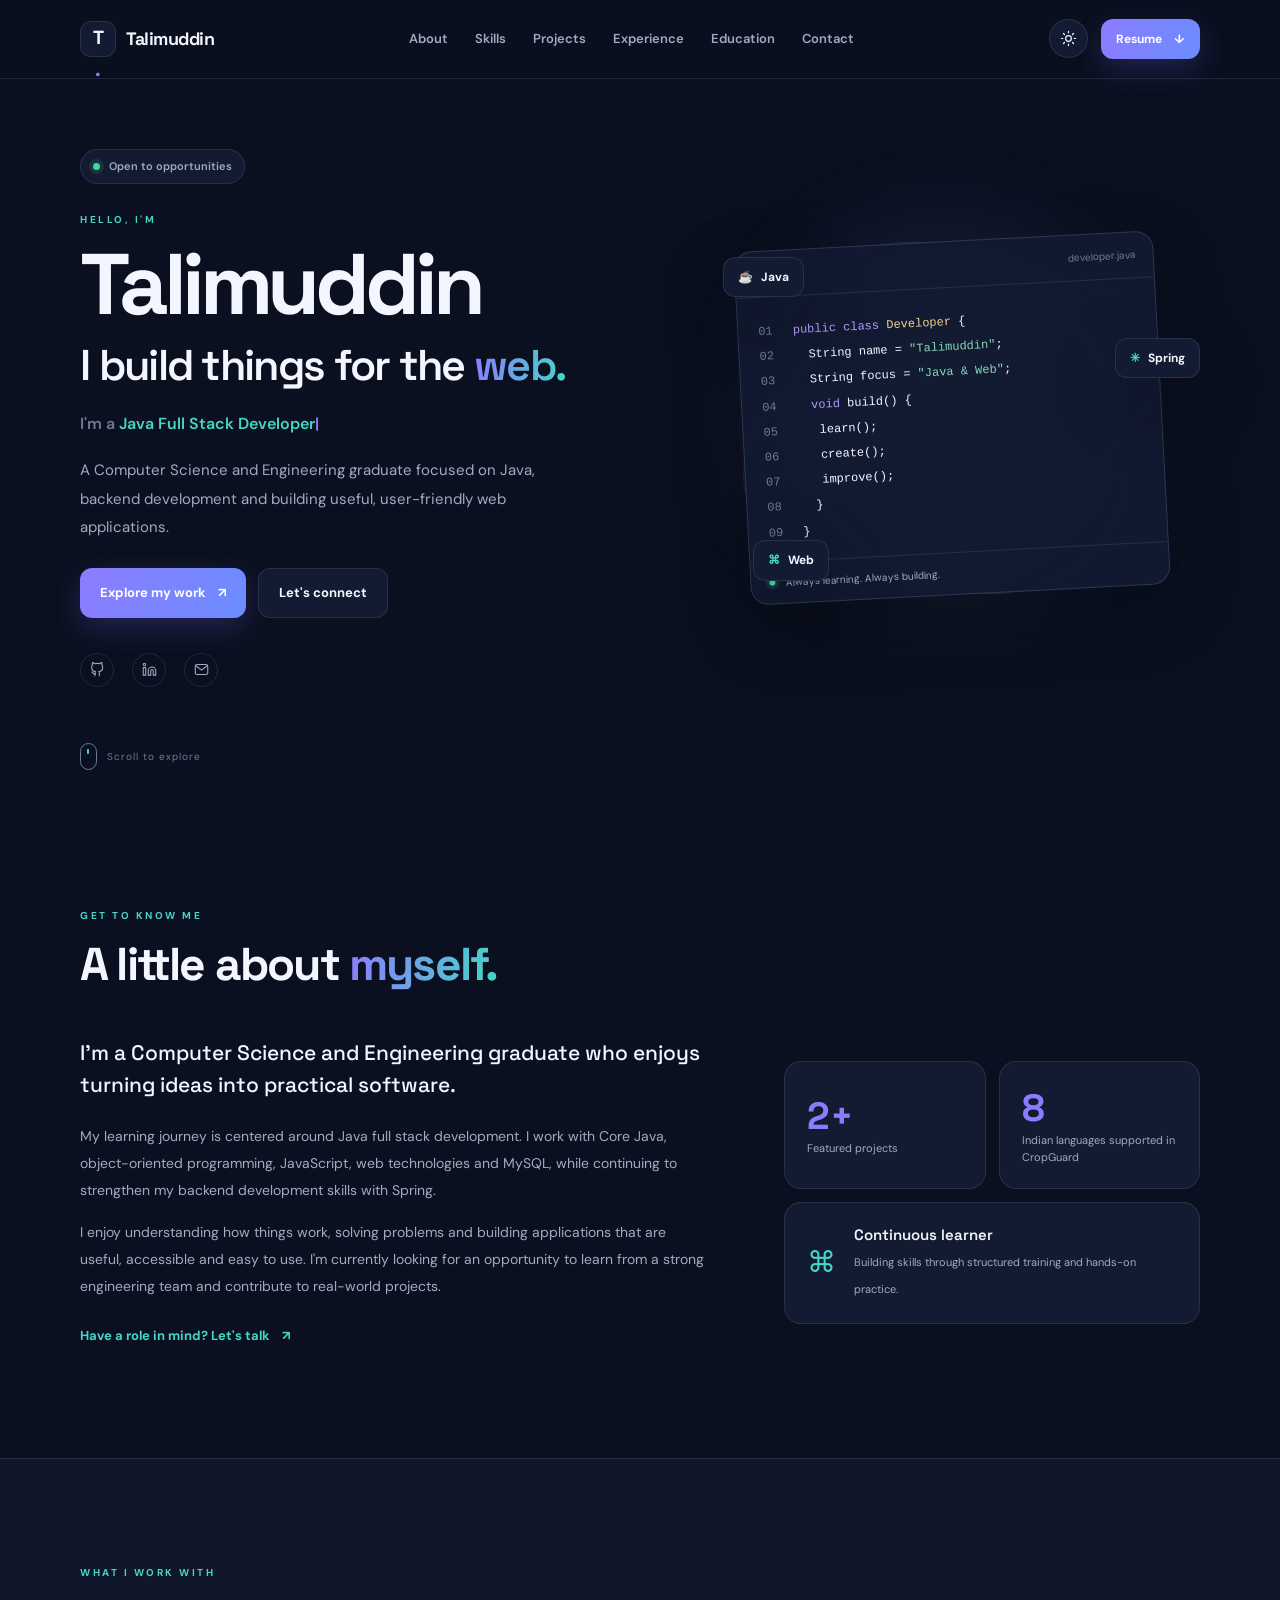
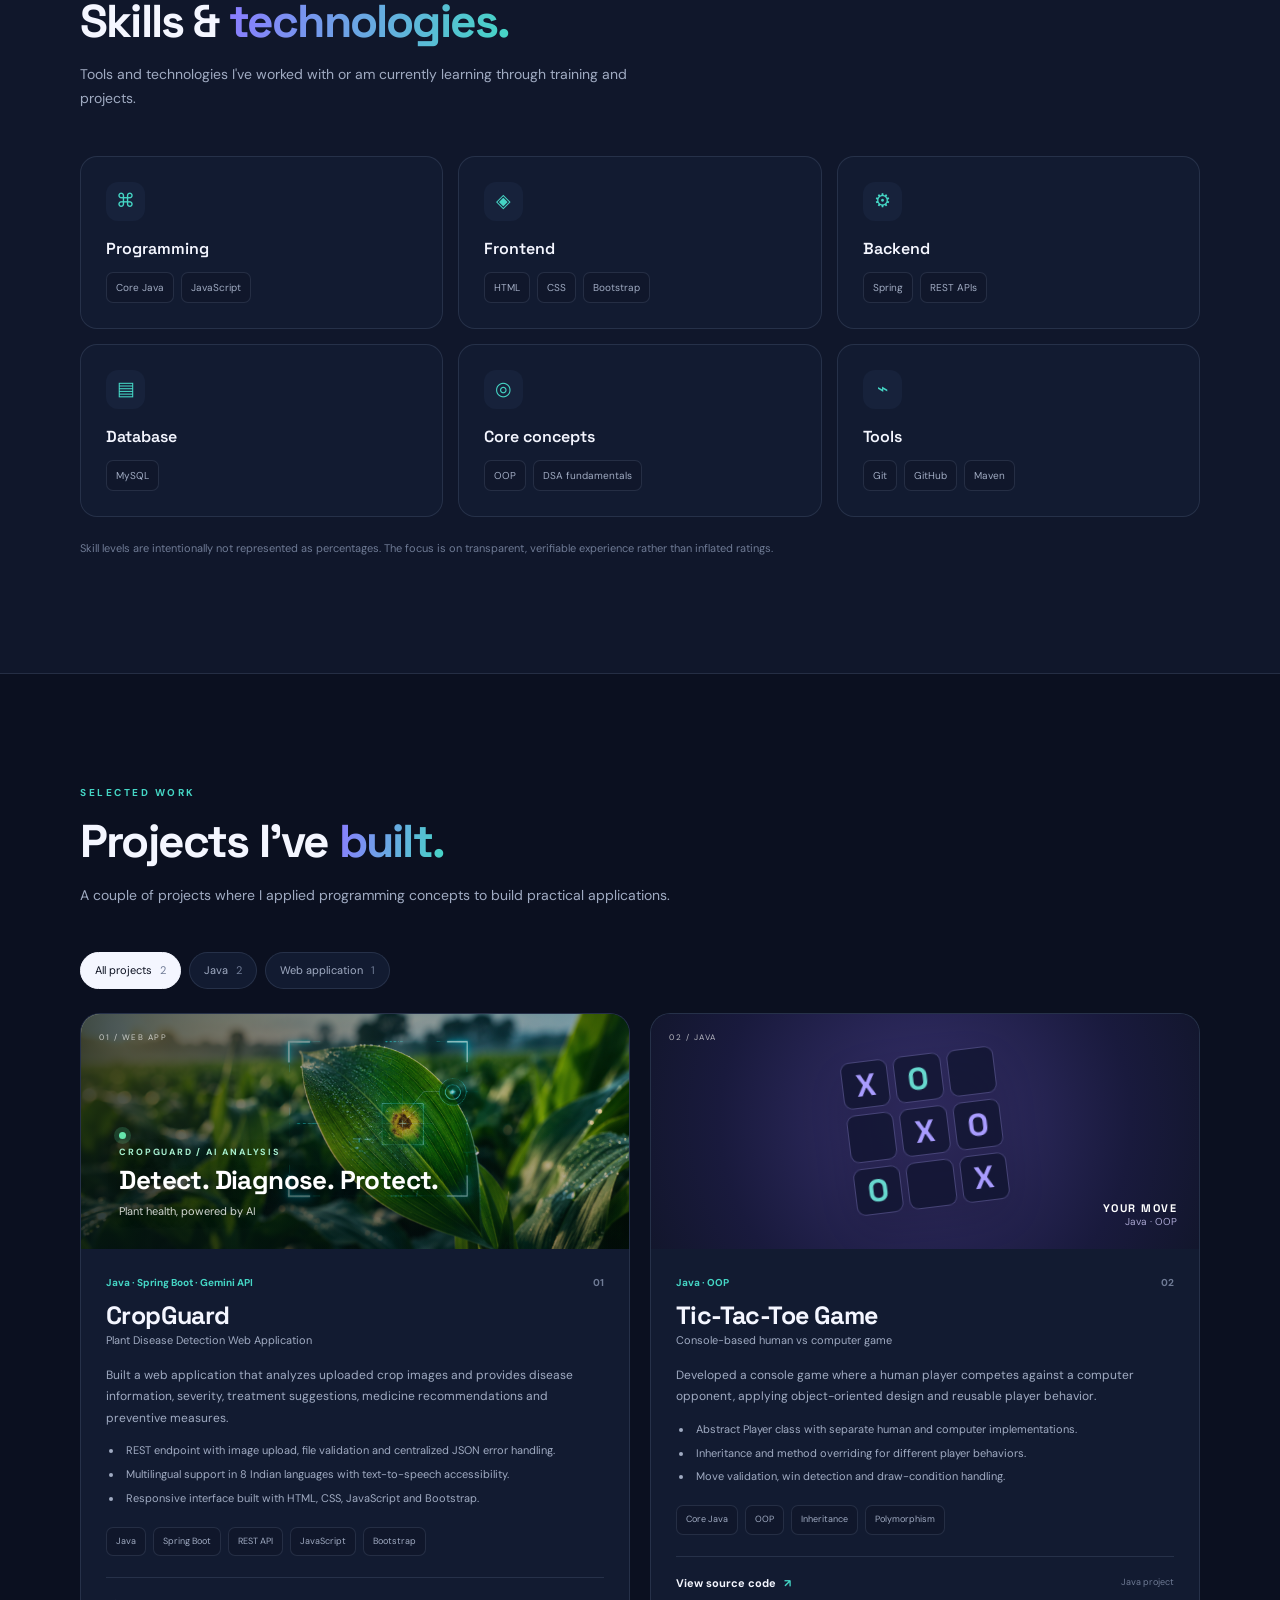
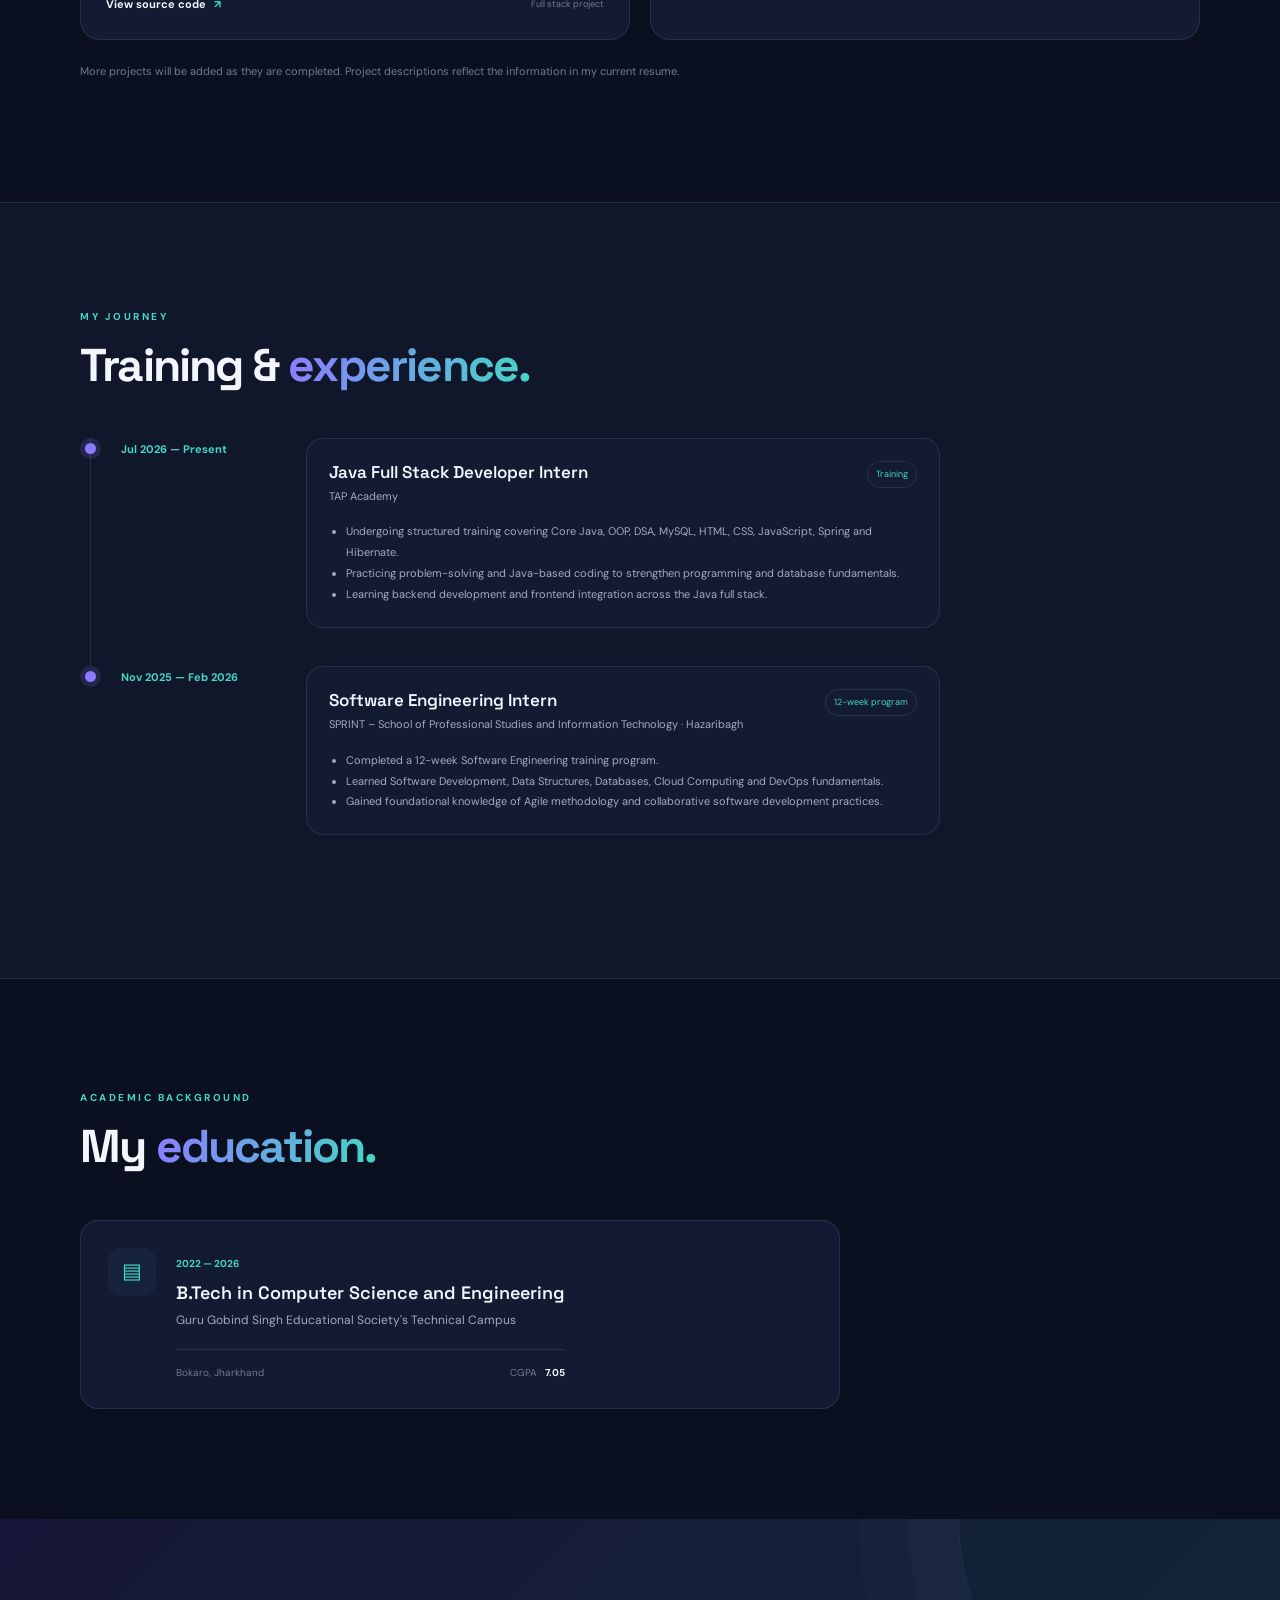
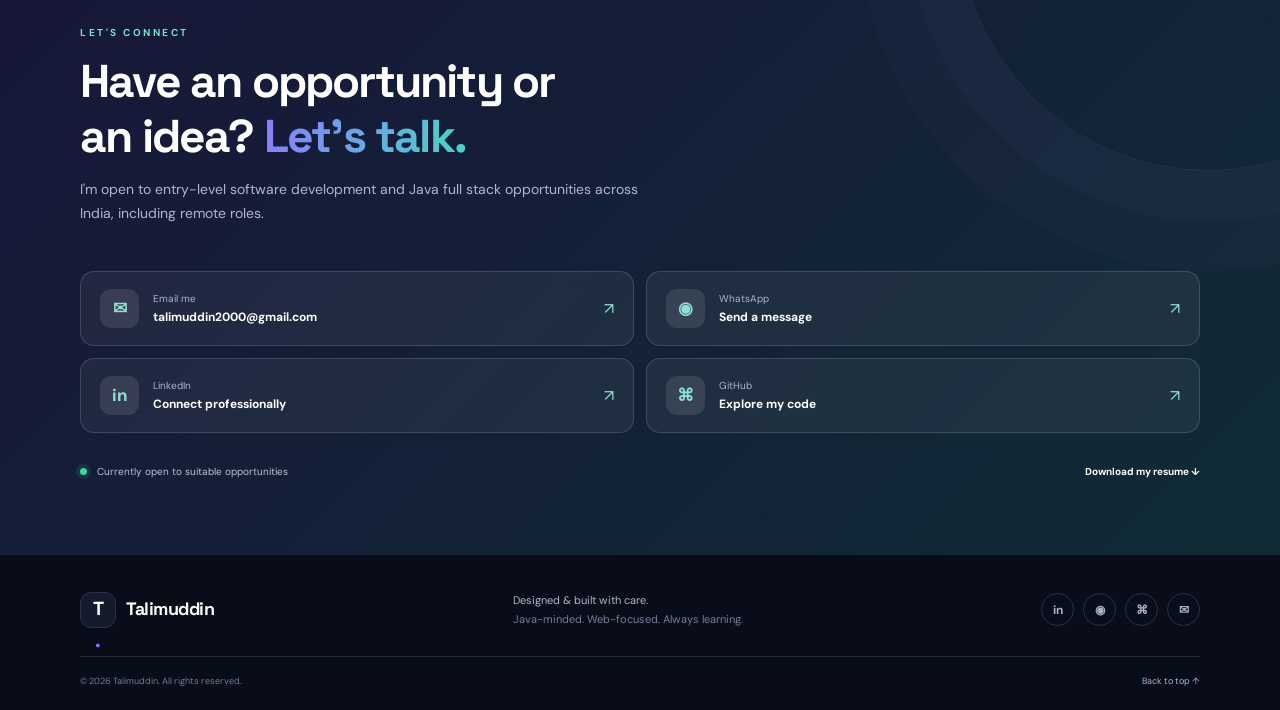
==== index.html @ 6eb58a52 "Initial commit - Personal Portfolio" ====
<!doctype html>
<html lang="en">
<head>
  <meta charset="utf-8">
  <meta name="viewport" content="width=device-width, initial-scale=1">
  <meta name="theme-color" content="#0b1020">
  <meta name="description" content="Talimuddin is a Java Full Stack Developer focused on Java, Spring, REST APIs and responsive web applications. Explore projects, skills and experience.">
  <meta property="og:type" content="website">
  <meta property="og:title" content="Talimuddin | Java Full Stack Developer">
  <meta property="og:description" content="Explore Talimuddin's projects, skills and experience in Java full stack development.">
  <meta property="og:image" content="assets/og-preview.svg">
  <meta name="twitter:card" content="summary_large_image">
  <title>Talimuddin | Java Full Stack Developer</title>
  <link rel="icon" type="image/svg+xml" href="favicon.svg">
  <link rel="preconnect" href="https://fonts.googleapis.com">
  <link rel="preconnect" href="https://fonts.gstatic.com" crossorigin>
  <link href="https://fonts.googleapis.com/css2?family=DM+Sans:wght@400;500;600;700&family=Space+Grotesk:wght@400;500;600;700&display=swap" rel="stylesheet">
  <link rel="stylesheet" href="style.css">
  <script>document.documentElement.classList.add('js');</script>
</head>
<body>
  <a class="skip-link" href="#main">Skip to content</a>
  <div class="site-shell">
    <header class="header" id="top">
      <nav class="nav container" aria-label="Main navigation">
        <a class="brand" href="#top" aria-label="Talimuddin home">
          <span class="brand-mark">T<span>.</span></span>
          <span class="brand-name">Talimuddin</span>
        </a>
        <button class="menu-toggle" id="menuToggle" aria-label="Open navigation menu" aria-expanded="false" aria-controls="navLinks">
          <span></span><span></span>
        </button>
        <div class="nav-links" id="navLinks">
          <a href="#about">About</a><a href="#skills">Skills</a><a href="#projects">Projects</a>
          <a href="#experience">Experience</a><a href="#education">Education</a><a href="#contact">Contact</a>
        </div>
        <div class="nav-actions">
          <button class="theme-toggle" id="themeToggle" aria-label="Switch to light theme" title="Toggle theme">
            <svg class="sun-icon" viewBox="0 0 24 24" aria-hidden="true"><circle cx="12" cy="12" r="4"></circle><path d="M12 2v2m0 16v2M4.93 4.93l1.42 1.42m11.3 11.3 1.42 1.42M2 12h2m16 0h2M4.93 19.07l1.42-1.42m11.3-11.3 1.42-1.42"></path></svg>
            <svg class="moon-icon" viewBox="0 0 24 24" aria-hidden="true"><path d="M20.2 15.2A8.5 8.5 0 0 1 8.8 3.8 8.5 8.5 0 1 0 20.2 15.2Z"></path></svg>
          </button>
          <a class="button button-small button-primary nav-resume" href="assets/resume.pdf" download>Resume <span aria-hidden="true">↓</span></a>
        </div>
      </nav>
    </header>

    <main id="main">
      <section class="hero container">
        <div class="hero-copy reveal">
          <div class="availability"><span class="availability-dot"></span> Open to opportunities</div>
          <p class="eyebrow">HELLO, I'M</p>
          <h1>Talimuddin</h1>
          <h2>I build things for the <span class="gradient-text">web.</span></h2>
          <div class="role-line"><span class="role-prefix">I'm a</span> <span id="typingText" aria-live="polite">Java Full Stack Developer</span><span class="typing-cursor">|</span></div>
          <p class="hero-description">A Computer Science and Engineering graduate focused on Java, backend development and building useful, user-friendly web applications.</p>
          <div class="hero-actions">
            <a class="button button-primary" href="#projects">Explore my work <span aria-hidden="true">↗</span></a>
            <a class="button button-secondary" href="#contact">Let's connect</a>
          </div>
          <div class="hero-socials" aria-label="Social links">
            <a href="https://github.com/Talimuddin" target="_blank" rel="noopener noreferrer" aria-label="GitHub">
              <svg viewBox="0 0 24 24" aria-hidden="true"><path d="M9 19c-4.3 1.4-4.3-2.5-6-3m12 6v-3.9a3.4 3.4 0 0 0-.9-2.7c3-.3 6.2-1.5 6.2-6.8A5.3 5.3 0 0 0 19 4.9 4.9 4.9 0 0 0 18.9 1S17.7.7 15 2.7a13.5 13.5 0 0 0-7 0C5.3.7 4.1 1 4.1 1A4.9 4.9 0 0 0 4 4.9a5.3 5.3 0 0 0-1.3 3.7c0 5.3 3.2 6.5 6.2 6.8A3.4 3.4 0 0 0 8 18.1V22"></path></svg>
            </a>
            <a href="https://www.linkedin.com/in/talimuddin-4725292b3/" target="_blank" rel="noopener noreferrer" aria-label="LinkedIn">
              <svg viewBox="0 0 24 24" aria-hidden="true"><path d="M16 8a6 6 0 0 1 6 6v7h-4v-7a2 2 0 0 0-4 0v7h-4v-7a6 6 0 0 1 6-6ZM2 9h4v12H2z"></path><circle cx="4" cy="4" r="2"></circle></svg>
            </a>
            <a href="mailto:talimuddin2000@gmail.com" aria-label="Email">
              <svg viewBox="0 0 24 24" aria-hidden="true"><rect x="2" y="4" width="20" height="16" rx="3"></rect><path d="m3 6 9 7 9-7"></path></svg>
            </a>
          </div>
        </div>
        <div class="hero-visual reveal" aria-label="Developer illustration">
          <div class="orbit orbit-one"></div><div class="orbit orbit-two"></div>
          <div class="hero-glow"></div>
          <div class="code-card">
            <div class="code-top"><span></span><span></span><span></span><small>developer.java</small></div>
            <div class="code-content">
              <p><span class="code-muted">01</span> <span class="code-purple">public class</span> <span class="code-yellow">Developer</span> {</p>
              <p><span class="code-muted">02</span> &nbsp; String name = <span class="code-green">"Talimuddin"</span>;</p>
              <p><span class="code-muted">03</span> &nbsp; String focus = <span class="code-green">"Java & Web"</span>;</p>
              <p><span class="code-muted">04</span> &nbsp; <span class="code-purple">void</span> build() {</p>
              <p><span class="code-muted">05</span> &nbsp;&nbsp; learn();</p>
              <p><span class="code-muted">06</span> &nbsp;&nbsp; create();</p>
              <p><span class="code-muted">07</span> &nbsp;&nbsp; improve();</p>
              <p><span class="code-muted">08</span> &nbsp; }</p>
              <p><span class="code-muted">09</span> }</p>
            </div>
            <div class="code-status"><span class="status-pulse"></span> Always learning. Always building.</div>
          </div>
          <div class="floating-chip chip-java"><span class="chip-icon">☕</span> Java</div>
          <div class="floating-chip chip-spring"><span class="chip-icon">✳</span> Spring</div>
          <div class="floating-chip chip-web"><span class="chip-icon">⌘</span> Web</div>
        </div>
        <a class="scroll-cue" href="#about"><span></span> Scroll to explore</a>
      </section>

      <section class="section container" id="about">
        <div class="section-heading reveal"><p class="eyebrow">GET TO KNOW ME</p><h2>A little about <span class="gradient-text">myself.</span></h2></div>
        <div class="about-grid">
          <div class="about-text reveal">
            <p class="lead">I'm a Computer Science and Engineering graduate who enjoys turning ideas into practical software.</p>
            <p>My learning journey is centered around Java full stack development. I work with Core Java, object-oriented programming, JavaScript, web technologies and MySQL, while continuing to strengthen my backend development skills with Spring.</p>
            <p>I enjoy understanding how things work, solving problems and building applications that are useful, accessible and easy to use. I'm currently looking for an opportunity to learn from a strong engineering team and contribute to real-world projects.</p>
            <a class="text-link" href="#contact">Have a role in mind? Let's talk <span>↗</span></a>
          </div>
          <div class="about-highlights reveal">
            <div class="highlight-card"><span class="highlight-number" data-count="2">0</span><span class="highlight-label">Featured projects</span></div>
            <div class="highlight-card"><span class="highlight-number" data-count="8">0</span><span class="highlight-label">Indian languages supported in CropGuard</span></div>
            <div class="highlight-card highlight-wide"><span class="highlight-symbol">⌘</span><div><strong>Continuous learner</strong><span class="highlight-label">Building skills through structured training and hands-on practice.</span></div></div>
          </div>
        </div>
      </section>

      <section class="section section-alt" id="skills">
        <div class="container">
          <div class="section-heading reveal"><p class="eyebrow">WHAT I WORK WITH</p><h2>Skills & <span class="gradient-text">technologies.</span></h2><p class="section-subtitle">Tools and technologies I've worked with or am currently learning through training and projects.</p></div>
          <div class="skills-grid">
            <article class="skill-card reveal"><div class="skill-icon">⌘</div><h3>Programming</h3><div class="skill-tags"><span>Core Java</span><span>JavaScript</span></div></article>
            <article class="skill-card reveal"><div class="skill-icon">◈</div><h3>Frontend</h3><div class="skill-tags"><span>HTML</span><span>CSS</span><span>Bootstrap</span></div></article>
            <article class="skill-card reveal"><div class="skill-icon">⚙</div><h3>Backend</h3><div class="skill-tags"><span>Spring</span><span>REST APIs</span></div></article>
            <article class="skill-card reveal"><div class="skill-icon">▤</div><h3>Database</h3><div class="skill-tags"><span>MySQL</span></div></article>
            <article class="skill-card reveal"><div class="skill-icon">◎</div><h3>Core concepts</h3><div class="skill-tags"><span>OOP</span><span>DSA fundamentals</span></div></article>
            <article class="skill-card reveal"><div class="skill-icon">⌁</div><h3>Tools</h3><div class="skill-tags"><span>Git</span><span>GitHub</span><span>Maven</span></div></article>
          </div>
          <p class="skills-note">Skill levels are intentionally not represented as percentages. The focus is on transparent, verifiable experience rather than inflated ratings.</p>
        </div>
      </section>

      <section class="section container" id="projects">
        <div class="section-heading reveal"><p class="eyebrow">SELECTED WORK</p><h2>Projects I've <span class="gradient-text">built.</span></h2><p class="section-subtitle">A couple of projects where I applied programming concepts to build practical applications.</p></div>
        <div class="project-toolbar reveal" role="group" aria-label="Filter projects">
          <button class="filter-btn active" data-filter="all">All projects <span>2</span></button>
          <button class="filter-btn" data-filter="java">Java <span>2</span></button>
          <button class="filter-btn" data-filter="web">Web application <span>1</span></button>
        </div>
        <div class="projects-grid">
          <article class="project-card project-featured reveal" data-category="java web">
            <div class="project-art crop-art"><img class="crop-photo" src="assets/cropguard-preview.png" alt="Green crop leaf with an AI-style disease detection scan overlay"><div class="crop-image-shade"></div><div class="crop-image-label"><span class="crop-live-dot"></span><span>CROPGUARD / AI ANALYSIS</span><strong>Detect. Diagnose. Protect.</strong><small>Plant health, powered by AI</small></div><span class="art-badge">01 / WEB APP</span></div>
            <div class="project-body"><div class="project-meta"><span>Java · Spring Boot · Gemini API</span><span class="project-index">01</span></div><h3>CropGuard</h3><p class="project-kicker">Plant Disease Detection Web Application</p><p>Built a web application that analyzes uploaded crop images and provides disease information, severity, treatment suggestions, medicine recommendations and preventive measures.</p>
              <ul class="project-points"><li>REST endpoint with image upload, file validation and centralized JSON error handling.</li><li>Multilingual support in 8 Indian languages with text-to-speech accessibility.</li><li>Responsive interface built with HTML, CSS, JavaScript and Bootstrap.</li></ul>
              <div class="tech-list"><span>Java</span><span>Spring Boot</span><span>REST API</span><span>JavaScript</span><span>Bootstrap</span></div>
              <div class="project-links"><a href="https://github.com/Talimuddin/CropGuard" target="_blank" rel="noopener noreferrer">View source code <span>↗</span></a><span class="project-type">Full stack project</span></div>
            </div>
          </article>
          <article class="project-card reveal" data-category="java">
            <div class="project-art game-art"><div class="game-grid"><span>X</span><span>O</span><span></span><span></span><span>X</span><span>O</span><span>O</span><span></span><span>X</span></div><div class="game-caption">YOUR MOVE<span>Java · OOP</span></div><span class="art-badge">02 / JAVA</span></div>
            <div class="project-body"><div class="project-meta"><span>Java · OOP</span><span class="project-index">02</span></div><h3>Tic-Tac-Toe Game</h3><p class="project-kicker">Console-based human vs computer game</p><p>Developed a console game where a human player competes against a computer opponent, applying object-oriented design and reusable player behavior.</p>
              <ul class="project-points"><li>Abstract Player class with separate human and computer implementations.</li><li>Inheritance and method overriding for different player behaviors.</li><li>Move validation, win detection and draw-condition handling.</li></ul>
              <div class="tech-list"><span>Core Java</span><span>OOP</span><span>Inheritance</span><span>Polymorphism</span></div>
              <div class="project-links"><a href="https://github.com/Talimuddin/Java-Tic-Tac-Toe" target="_blank" rel="noopener noreferrer">View source code <span>↗</span></a><span class="project-type">Java project</span></div>
            </div>
          </article>
        </div>
        <p class="project-footnote">More projects will be added as they are completed. Project descriptions reflect the information in my current resume.</p>
      </section>

      <section class="section section-alt" id="experience">
        <div class="container">
          <div class="section-heading reveal"><p class="eyebrow">MY JOURNEY</p><h2>Training & <span class="gradient-text">experience.</span></h2></div>
          <div class="timeline">
            <article class="timeline-item reveal"><div class="timeline-marker"></div><div class="timeline-date">Jul 2026 — Present</div><div class="timeline-card"><div class="timeline-top"><div><h3>Java Full Stack Developer Intern</h3><p class="timeline-org">TAP Academy</p></div><span class="timeline-type">Training</span></div><ul><li>Undergoing structured training covering Core Java, OOP, DSA, MySQL, HTML, CSS, JavaScript, Spring and Hibernate.</li><li>Practicing problem-solving and Java-based coding to strengthen programming and database fundamentals.</li><li>Learning backend development and frontend integration across the Java full stack.</li></ul></div></article>
            <article class="timeline-item reveal"><div class="timeline-marker"></div><div class="timeline-date">Nov 2025 — Feb 2026</div><div class="timeline-card"><div class="timeline-top"><div><h3>Software Engineering Intern</h3><p class="timeline-org">SPRINT – School of Professional Studies and Information Technology · Hazaribagh</p></div><span class="timeline-type">12-week program</span></div><ul><li>Completed a 12-week Software Engineering training program.</li><li>Learned Software Development, Data Structures, Databases, Cloud Computing and DevOps fundamentals.</li><li>Gained foundational knowledge of Agile methodology and collaborative software development practices.</li></ul></div></article>
          </div>
        </div>
      </section>

      <section class="section container" id="education">
        <div class="section-heading reveal"><p class="eyebrow">ACADEMIC BACKGROUND</p><h2>My <span class="gradient-text">education.</span></h2></div>
        <article class="education-card reveal"><div class="education-icon">▤</div><div class="education-content"><span class="education-date">2022 — 2026</span><h3>B.Tech in Computer Science and Engineering</h3><p>Guru Gobind Singh Educational Society's Technical Campus</p><div class="education-bottom"><span>Bokaro, Jharkhand</span><span class="cgpa">CGPA <strong>7.05</strong></span></div></div></article>
      </section>

      <section class="contact-section" id="contact">
        <div class="container contact-inner">
          <div class="section-heading reveal"><p class="eyebrow">LET'S CONNECT</p><h2>Have an opportunity or<br>an idea? <span class="gradient-text">Let's talk.</span></h2><p class="section-subtitle">I'm open to entry-level software development and Java full stack opportunities across India, including remote roles.</p></div>
          <div class="contact-grid reveal">
            <a class="contact-card" href="mailto:talimuddin2000@gmail.com"><span class="contact-icon">✉</span><span><small>Email me</small><strong>talimuddin2000@gmail.com</strong></span><span class="contact-arrow">↗</span></a>
            <a class="contact-card" href="https://wa.me/917654626537" target="_blank" rel="noopener noreferrer"><span class="contact-icon">◉</span><span><small>WhatsApp</small><strong>Send a message</strong></span><span class="contact-arrow">↗</span></a>
            <a class="contact-card" href="https://www.linkedin.com/in/talimuddin-4725292b3/" target="_blank" rel="noopener noreferrer"><span class="contact-icon">in</span><span><small>LinkedIn</small><strong>Connect professionally</strong></span><span class="contact-arrow">↗</span></a>
            <a class="contact-card" href="https://github.com/Talimuddin" target="_blank" rel="noopener noreferrer"><span class="contact-icon">⌘</span><span><small>GitHub</small><strong>Explore my code</strong></span><span class="contact-arrow">↗</span></a>
          </div>
          <div class="contact-bottom reveal"><span class="availability-dot"></span> Currently open to suitable opportunities <a href="assets/resume.pdf" download>Download my resume ↓</a></div>
        </div>
      </section>
    </main>

    <footer class="footer">
      <div class="container footer-main">
        <a class="brand footer-brand" href="#top"><span class="brand-mark">T<span>.</span></span><span class="brand-name">Talimuddin</span></a>
        <p>Designed & built with care.<br><span>Java-minded. Web-focused. Always learning.</span></p>
        <div class="footer-socials">
          <a href="https://www.linkedin.com/in/talimuddin-4725292b3/" target="_blank" rel="noopener noreferrer" aria-label="LinkedIn">in</a>
          <a href="https://wa.me/917654626537" target="_blank" rel="noopener noreferrer" aria-label="WhatsApp">◉</a>
          <a href="https://github.com/Talimuddin" target="_blank" rel="noopener noreferrer" aria-label="GitHub">⌘</a>
          <a href="mailto:talimuddin2000@gmail.com" aria-label="Email">✉</a>
        </div>
      </div>
      <div class="container footer-bottom"><span>© <span id="year"></span> Talimuddin. All rights reserved.</span><a href="#top">Back to top ↑</a></div>
    </footer>
  </div>
  <button class="back-to-top" id="backToTop" aria-label="Back to top">↑</button>
  <script src="script.js"></script>
</body>
</html>
---- style.css ----
/* Talimuddin portfolio — responsive, dependency-light styling */
:root {
  --bg: #0b1020;
  --bg-soft: #10172b;
  --surface: #121b31;
  --surface-2: #17223b;
  --text: #f4f6ff;
  --muted: #a0abc2;
  --faint: #6f7b95;
  --line: rgba(164, 181, 220, .14);
  --accent: #8b7cff;
  --accent-2: #45d6c5;
  --shadow: 0 24px 70px rgba(0, 0, 0, .28);
  --radius: 22px;
  color-scheme: dark;
}

:root[data-theme="light"] {
  --bg: #f7f8fc;
  --bg-soft: #eef1f8;
  --surface: #fff;
  --surface-2: #f1f3fa;
  --text: #171d31;
  --muted: #5e6880;
  --faint: #77819a;
  --line: rgba(36, 49, 83, .13);
  --accent: #6856e8;
  --accent-2: #079c91;
  --shadow: 0 22px 60px rgba(38, 49, 86, .1);
  color-scheme: light;
}

* {
  box-sizing: border-box;
}

html {
  scroll-behavior: smooth;
  scroll-padding-top: 92px;
}

body {
  margin: 0;
  background: var(--bg);
  color: var(--text);
  font-family: "DM Sans", sans-serif;
  line-height: 1.7;
  overflow-x: hidden;
}

a {
  color: inherit;
  text-decoration: none;
}

button {
  font: inherit;
}

.container {
  width: min(1120px, calc(100% - 48px));
  margin-inline: auto;
}

.site-shell {
  overflow: hidden;
}

.skip-link {
  position: absolute;
  left: -999px;
  top: 10px;
  background: var(--text);
  color: var(--bg);
  padding: 10px 16px;
  z-index: 1000;
}

.skip-link:focus {
  left: 12px;
}

.header {
  position: sticky;
  top: 0;
  z-index: 100;
  background: color-mix(in srgb, var(--bg) 84%, transparent);
  backdrop-filter: blur(18px);
  border-bottom: 1px solid var(--line);
}

.nav {
  height: 78px;
  display: flex;
  align-items: center;
  justify-content: space-between;
  gap: 24px;
}

.brand {
  display: inline-flex;
  align-items: center;
  gap: 10px;
  font-family: "Space Grotesk", sans-serif;
  font-weight: 700;
}

.brand-mark {
  width: 36px;
  height: 36px;
  border: 1px solid var(--line);
  border-radius: 11px;
  display: grid;
  place-items: center;
  font-size: 19px;
  background: var(--surface);
}

.brand-mark span,
.brand-dot {
  color: var(--accent);
}

.brand-name {
  font-size: 18px;
  letter-spacing: -.5px;
}

.nav-links {
  display: flex;
  align-items: center;
  gap: 27px;
}

.nav-links a {
  font-size: 13px;
  color: var(--muted);
  font-weight: 600;
  transition: color .2s;
}

.nav-links a:hover,
.nav-links a.active {
  color: var(--text);
}

.nav-actions {
  display: flex;
  align-items: center;
  gap: 13px;
}

.theme-toggle {
  width: 39px;
  height: 39px;
  border-radius: 50%;
  border: 1px solid var(--line);
  background: var(--surface);
  color: var(--text);
  display: grid;
  place-items: center;
  cursor: pointer;
}

.theme-toggle svg {
  width: 17px;
  fill: none;
  stroke: currentColor;
  stroke-width: 1.7;
  stroke-linecap: round;
  stroke-linejoin: round;
}

.moon-icon {
  display: none;
}

:root[data-theme="light"] .sun-icon {
  display: none;
}

:root[data-theme="light"] .moon-icon {
  display: block;
}

.button {
  display: inline-flex;
  align-items: center;
  justify-content: center;
  gap: 12px;
  padding: 13px 20px;
  border-radius: 12px;
  font-size: 13px;
  font-weight: 700;
  transition: transform .2s, box-shadow .2s, background .2s;
}

.button:hover {
  transform: translateY(-3px);
}

.button-primary {
  background: linear-gradient(110deg, var(--accent), #6c8cff);
  color: #fff;
  box-shadow: 0 10px 28px rgba(113, 105, 240, .22);
}

.button-secondary {
  border: 1px solid var(--line);
  background: var(--surface);
  color: var(--text);
}

.button-small {
  padding: 10px 15px;
  font-size: 12px;
}

.menu-toggle {
  display: none;
}

.hero {
  min-height: 680px;
  position: relative;
  display: grid;
  grid-template-columns: 1.08fr .92fr;
  align-items: center;
  padding-top: 70px;
  padding-bottom: 110px;
  gap: 40px;
}

.availability {
  display: inline-flex;
  align-items: center;
  gap: 9px;
  border: 1px solid var(--line);
  background: var(--surface);
  padding: 7px 12px;
  border-radius: 30px;
  color: var(--muted);
  font-size: 11px;
  font-weight: 600;
  margin-bottom: 27px;
}

.availability-dot,
.status-pulse {
  width: 7px;
  height: 7px;
  background: #40d6a0;
  border-radius: 50%;
  box-shadow: 0 0 0 4px rgba(64, 214, 160, .12);
}

.eyebrow {
  font-size: 10px;
  letter-spacing: 2.5px;
  color: var(--accent-2);
  font-weight: 700;
  margin: 0 0 13px;
}

.hero h1 {
  font: 700 clamp(54px, 7vw, 86px)/1.02 "Space Grotesk", sans-serif;
  letter-spacing: -5px;
  margin: 0;
}

.accent {
  color: var(--accent);
}

.hero h2 {
  font: 600 clamp(27px, 3.6vw, 43px)/1.2 "Space Grotesk", sans-serif;
  letter-spacing: -1.7px;
  margin: 12px 0 18px;
}

.gradient-text {
  background: linear-gradient(100deg, var(--accent), var(--accent-2));
  -webkit-background-clip: text;
  background-clip: text;
  color: transparent;
}

.role-line {
  font-size: 16px;
  font-weight: 600;
  color: var(--muted);
  min-height: 29px;
}

.role-prefix {
  color: var(--faint);
}

#typingText {
  color: var(--accent-2);
}

.typing-cursor {
  color: var(--accent);
  animation: blink .8s infinite;
}

@keyframes blink {
  50% {
    opacity: 0;
  }
}

.hero-description {
  max-width: 490px;
  color: var(--muted);
  font-size: 15px;
  line-height: 1.9;
  margin: 17px 0 26px;
}

.hero-actions {
  display: flex;
  gap: 12px;
  flex-wrap: wrap;
}

.hero-socials {
  display: flex;
  gap: 18px;
  margin-top: 35px;
}

.hero-socials a {
  width: 34px;
  height: 34px;
  border: 1px solid var(--line);
  border-radius: 50%;
  display: grid;
  place-items: center;
  color: var(--muted);
  transition: .2s;
}

.hero-socials a:hover {
  color: var(--accent-2);
  border-color: var(--accent-2);
  transform: translateY(-3px);
}

.hero-socials svg {
  width: 15px;
  height: 15px;
  fill: none;
  stroke: currentColor;
  stroke-width: 1.7;
  stroke-linecap: round;
  stroke-linejoin: round;
}

.hero-visual {
  min-height: 430px;
  position: relative;
  display: grid;
  place-items: center;
}

.hero-glow {
  position: absolute;
  width: 330px;
  height: 330px;
  border-radius: 50%;
  background: linear-gradient(135deg, rgba(139, 124, 255, .23), rgba(69, 214, 197, .1));
  filter: blur(55px);
}

.orbit {
  position: absolute;
  border: 1px solid var(--line);
  border-radius: 50%;
  transform: rotate(-22deg);
}

.orbit-one {
  width: 440px;
  height: 240px;
}

.orbit-two {
  width: 390px;
  height: 310px;
  transform: rotate(45deg);
}

.code-card {
  width: min(420px, 100%);
  position: relative;
  z-index: 2;
  background: color-mix(in srgb, var(--surface) 92%, transparent);
  border: 1px solid rgba(151, 161, 212, .22);
  border-radius: 18px;
  box-shadow: var(--shadow);
  overflow: hidden;
  transform: rotate(-3deg);
}

.code-top {
  height: 46px;
  border-bottom: 1px solid var(--line);
  display: flex;
  align-items: center;
  gap: 6px;
  padding: 0 17px;
}

.code-top > span {
  width: 8px;
  height: 8px;
  border-radius: 50%;
  background: #f27e83;
}

.code-top > span:nth-child(2) {
  background: #e6c36a;
}

.code-top > span:nth-child(3) {
  background: #5bd3a5;
}

.code-top small {
  margin-left: auto;
  color: var(--faint);
  font-size: 10px;
}

.code-content {
  padding: 22px 20px 15px;
  font: 12px/2.1 ui-monospace, SFMono-Regular, Consolas, monospace;
  white-space: nowrap;
}

.code-content p {
  margin: 0;
}

.code-muted {
  color: var(--faint);
  margin-right: 13px;
}

.code-purple {
  color: #b39bff;
}

.code-yellow {
  color: #f1d38a;
}

.code-green {
  color: #83d9b5;
}

.code-status {
  border-top: 1px solid var(--line);
  padding: 12px 18px;
  color: var(--muted);
  font-size: 10px;
  display: flex;
  align-items: center;
  gap: 10px;
}

.status-pulse {
  width: 6px;
  height: 6px;
}

.floating-chip {
  position: absolute;
  z-index: 3;
  background: var(--surface);
  border: 1px solid var(--line);
  box-shadow: var(--shadow);
  padding: 9px 14px;
  border-radius: 12px;
  font-size: 12px;
  font-weight: 700;
  animation: float 5s ease-in-out infinite;
}

.chip-icon {
  color: var(--accent-2);
  margin-right: 5px;
}

.chip-java {
  top: 54px;
  left: 4%;
}

.chip-spring {
  right: 0;
  top: 135px;
  animation-delay: -1.5s;
}

.chip-web {
  bottom: 52px;
  left: 10%;
  animation-delay: -3s;
}

@keyframes float {
  50% {
    transform: translateY(-10px);
  }
}

.scroll-cue {
  position: absolute;
  bottom: 27px;
  left: 0;
  color: var(--faint);
  font-size: 10px;
  letter-spacing: 1px;
  display: flex;
  align-items: center;
  gap: 10px;
}

.scroll-cue span {
  height: 27px;
  width: 17px;
  border: 1px solid var(--faint);
  border-radius: 10px;
  position: relative;
}

.scroll-cue span:after {
  content: "";
  position: absolute;
  width: 2px;
  height: 5px;
  background: var(--accent-2);
  top: 5px;
  left: 6px;
  border-radius: 2px;
}

.section {
  padding-top: 110px;
  padding-bottom: 110px;
}

.section-alt {
  background: var(--bg-soft);
  border-block: 1px solid var(--line);
  padding: 105px 0;
}

.section-heading {
  margin-bottom: 45px;
}

.section-heading h2 {
  font: 700 clamp(32px, 4vw, 46px)/1.2 "Space Grotesk", sans-serif;
  letter-spacing: -1.8px;
  margin: 0;
}

.section-subtitle {
  max-width: 590px;
  color: var(--muted);
  font-size: 14px;
  margin: 14px 0 0;
}

.about-grid {
  display: grid;
  grid-template-columns: 1.2fr .8fr;
  gap: 80px;
  align-items: center;
}

.about-text p {
  color: var(--muted);
  font-size: 14px;
  line-height: 1.95;
}

.about-text .lead {
  font: 500 21px/1.55 "Space Grotesk", sans-serif;
  color: var(--text);
  margin-top: 0;
}

.text-link {
  display: inline-flex;
  gap: 12px;
  color: var(--accent-2);
  font-size: 13px;
  font-weight: 700;
  margin-top: 10px;
}

.about-highlights {
  display: grid;
  grid-template-columns: 1fr 1fr;
  gap: 13px;
}

.highlight-card {
  background: var(--surface);
  border: 1px solid var(--line);
  border-radius: 17px;
  padding: 22px;
  min-height: 128px;
  display: flex;
  flex-direction: column;
  justify-content: center;
}

.highlight-number {
  font: 700 38px "Space Grotesk", sans-serif;
  color: var(--accent);
}

.highlight-label {
  font-size: 11px;
  color: var(--muted);
  line-height: 1.5;
}

.highlight-wide {
  grid-column: span 2;
  min-height: 100px;
  flex-direction: row;
  align-items: center;
  justify-content: flex-start;
  gap: 18px;
}

.highlight-symbol {
  font-size: 29px;
  color: var(--accent-2);
}

.highlight-wide strong {
  display: block;
  font: 600 15px "Space Grotesk", sans-serif;
  margin-bottom: 3px;
}

.skills-grid {
  display: grid;
  grid-template-columns: repeat(3, 1fr);
  gap: 15px;
}

.skill-card {
  padding: 25px;
  background: var(--surface);
  border: 1px solid var(--line);
  border-radius: 17px;
  transition: transform .25s, border-color .25s;
}

.skill-card:hover {
  transform: translateY(-5px);
  border-color: color-mix(in srgb, var(--accent) 55%, var(--line));
}

.skill-icon {
  width: 39px;
  height: 39px;
  border-radius: 12px;
  background: var(--surface-2);
  color: var(--accent-2);
  display: grid;
  place-items: center;
  font-size: 19px;
}

.skill-card h3 {
  font: 600 16px "Space Grotesk", sans-serif;
  margin: 17px 0 13px;
}

.skill-tags,
.tech-list {
  display: flex;
  flex-wrap: wrap;
  gap: 7px;
}

.skill-tags span,
.tech-list span {
  font-size: 10px;
  color: var(--muted);
  padding: 6px 9px;
  border: 1px solid var(--line);
  border-radius: 7px;
  background: var(--bg-soft);
}

.skills-note,
.project-footnote {
  font-size: 11px;
  color: var(--faint);
  margin-top: 22px;
}

.project-toolbar {
  display: flex;
  gap: 8px;
  margin-bottom: 24px;
  flex-wrap: wrap;
}

.filter-btn {
  border: 1px solid var(--line);
  border-radius: 30px;
  background: var(--surface);
  color: var(--muted);
  padding: 8px 14px;
  font-size: 11px;
  cursor: pointer;
}

.filter-btn span {
  color: var(--faint);
  margin-left: 5px;
}

.filter-btn.active {
  background: var(--text);
  color: var(--bg);
  border-color: var(--text);
}

.projects-grid {
  display: grid;
  grid-template-columns: 1fr 1fr;
  gap: 20px;
  align-items: stretch;
}

.project-card {
  border: 1px solid var(--line);
  background: var(--surface);
  border-radius: 20px;
  overflow: hidden;
  transition: transform .25s, border-color .25s;
}

.project-card:hover {
  transform: translateY(-5px);
  border-color: color-mix(in srgb, var(--accent) 55%, var(--line));
}

.project-card.hidden {
  display: none;
}

.project-art {
  height: 235px;
  position: relative;
  display: grid;
  place-items: center;
  overflow: hidden;
}

.crop-art {
  background: #102b27;
}

.crop-photo {
  position: absolute;
  inset: 0;
  width: 100%;
  height: 100%;
  object-fit: cover;
  object-position: center 48%;
  transform: scale(1.02);
  transition: transform .7s;
}

.project-card:hover .crop-photo {
  transform: scale(1.07);
}

.crop-image-shade {
  position: absolute;
  inset: 0;
  background: linear-gradient(90deg, rgba(3, 20, 18, .76), rgba(3, 20, 18, .25) 62%, rgba(3, 20, 18, .08)), linear-gradient(0deg, rgba(3, 15, 16, .42), transparent 55%);
}

.crop-image-label {
  position: absolute;
  z-index: 2;
  left: 7%;
  bottom: 12%;
  display: flex;
  flex-direction: column;
  gap: 6px;
  color: #fff;
  text-shadow: 0 2px 12px rgba(0, 0, 0, .5);
}

.crop-image-label > span:nth-child(2) {
  font-size: 9px;
  letter-spacing: 1.8px;
  font-weight: 700;
  color: #a8f0d0;
}

.crop-image-label strong {
  font: 700 clamp(19px, 2.3vw, 26px)/1.15 "Space Grotesk", sans-serif;
  letter-spacing: -.6px;
}

.crop-image-label small {
  font-size: 11px;
  color: rgba(255, 255, 255, .82);
}

.crop-live-dot {
  width: 7px;
  height: 7px;
  border-radius: 50%;
  background: #65e6ad;
  box-shadow: 0 0 0 5px rgba(101, 230, 173, .18);
}

.art-badge {
  position: absolute;
  left: 18px;
  top: 17px;
  font-size: 8px;
  letter-spacing: 1.5px;
  color: rgba(255, 255, 255, .7);
}

.game-art {
  background: radial-gradient(circle at 50% 45%, #37316e, #191a3d 68%, #12162c);
}

.game-grid {
  width: 154px;
  height: 154px;
  display: grid;
  grid-template-columns: repeat(3, 1fr);
  gap: 6px;
  transform: rotate(-7deg);
  filter: drop-shadow(0 15px 25px rgba(0, 0, 0, .25));
}

.game-grid span {
  background: rgba(17, 21, 48, .8);
  border: 1px solid rgba(174, 161, 255, .32);
  border-radius: 9px;
  display: grid;
  place-items: center;
  color: #a99cff;
  font: 700 31px "Space Grotesk", sans-serif;
}

.game-grid span:nth-child(2),
.game-grid span:nth-child(7) {
  color: #67d8cf;
}

.game-caption {
  position: absolute;
  right: 22px;
  bottom: 21px;
  color: #fff;
  font: 700 11px "Space Grotesk", sans-serif;
  letter-spacing: 1.5px;
  display: flex;
  flex-direction: column;
  text-align: right;
}

.game-caption span {
  font: 10px "DM Sans", sans-serif;
  color: #aaa7d2;
  letter-spacing: 0;
}

.project-body {
  padding: 25px;
}

.project-meta {
  display: flex;
  justify-content: space-between;
  color: var(--accent-2);
  font-size: 10px;
  font-weight: 700;
}

.project-index {
  color: var(--faint);
}

.project-body h3 {
  font: 700 25px "Space Grotesk", sans-serif;
  margin: 8px 0 0;
  letter-spacing: -.6px;
}

.project-kicker {
  color: var(--muted);
  font-size: 11px;
  margin: 0 0 15px;
}

.project-body > p:not(.project-kicker) {
  font-size: 12px;
  color: var(--muted);
  line-height: 1.8;
}

.project-points {
  padding-left: 17px;
  color: var(--muted);
  font-size: 11px;
  line-height: 1.8;
}

.project-points li {
  padding-left: 3px;
  margin: 4px 0;
}

.tech-list {
  margin-top: 18px;
}

.tech-list span {
  font-size: 9px;
}

.project-links {
  display: flex;
  justify-content: space-between;
  align-items: center;
  border-top: 1px solid var(--line);
  margin-top: 21px;
  padding-top: 17px;
}

.project-links a {
  font-size: 11px;
  color: var(--text);
  font-weight: 700;
}

.project-links a span {
  color: var(--accent-2);
  margin-left: 5px;
}

.project-type {
  font-size: 9px;
  color: var(--faint);
}

.timeline {
  max-width: 850px;
  margin-left: 10px;
}

.timeline-item {
  position: relative;
  padding: 0 0 38px 30px;
  border-left: 1px solid var(--line);
  display: grid;
  grid-template-columns: 165px 1fr;
  gap: 20px;
}

.timeline-item:last-child {
  border-left-color: transparent;
}

.timeline-marker {
  position: absolute;
  width: 11px;
  height: 11px;
  border-radius: 50%;
  background: var(--accent);
  left: -6px;
  top: 5px;
  box-shadow: 0 0 0 5px color-mix(in srgb, var(--accent) 15%, transparent);
}

.timeline-date {
  font-size: 11px;
  color: var(--accent-2);
  font-weight: 700;
  padding-top: 2px;
}

.timeline-card {
  background: var(--surface);
  border: 1px solid var(--line);
  border-radius: 17px;
  padding: 22px;
}

.timeline-top {
  display: flex;
  justify-content: space-between;
  gap: 15px;
  align-items: flex-start;
}

.timeline-card h3 {
  font: 600 17px "Space Grotesk", sans-serif;
  margin: 0;
}

.timeline-org {
  font-size: 11px;
  color: var(--muted);
  margin: 4px 0 0;
}

.timeline-type {
  font-size: 9px;
  color: var(--accent-2);
  border: 1px solid var(--line);
  padding: 5px 8px;
  border-radius: 20px;
  white-space: nowrap;
}

.timeline-card ul {
  padding-left: 17px;
  margin: 16px 0 0;
  color: var(--muted);
  font-size: 11px;
  line-height: 1.9;
}

.education-card {
  max-width: 760px;
  display: flex;
  gap: 20px;
  padding: 27px;
  background: var(--surface);
  border: 1px solid var(--line);
  border-radius: 18px;
}

.education-icon {
  flex: 0 0 48px;
  height: 48px;
  border-radius: 13px;
  background: var(--surface-2);
  display: grid;
  place-items: center;
  color: var(--accent-2);
  font-size: 21px;
}

.education-date {
  font-size: 10px;
  color: var(--accent-2);
  font-weight: 700;
}

.education-content h3 {
  font: 600 18px "Space Grotesk", sans-serif;
  margin: 6px 0;
}

.education-content > p {
  font-size: 12px;
  color: var(--muted);
  margin: 0;
}

.education-bottom {
  display: flex;
  gap: 20px;
  justify-content: space-between;
  margin-top: 19px;
  padding-top: 14px;
  border-top: 1px solid var(--line);
  font-size: 10px;
  color: var(--faint);
}

.cgpa strong {
  color: var(--text);
  margin-left: 5px;
}

.contact-section {
  background: linear-gradient(135deg, #171638, #102b36);
  padding: 105px 0 75px;
  position: relative;
  overflow: hidden;
}

.contact-section:before {
  content: "";
  position: absolute;
  width: 500px;
  height: 500px;
  border: 1px solid rgba(171, 161, 255, .1);
  border-radius: 50%;
  right: -180px;
  top: -250px;
  box-shadow: 0 0 0 50px rgba(171, 161, 255, .025), 0 0 0 100px rgba(171, 161, 255, .02);
}

.contact-inner {
  position: relative;
}

.contact-section .eyebrow {
  color: #7de0d1;
}

.contact-section .section-heading h2 {
  color: #fff;
}

.contact-section .section-subtitle {
  color: #b3b5d0;
}

.contact-grid {
  display: grid;
  grid-template-columns: 1fr 1fr;
  gap: 12px;
  margin-top: 38px;
}

.contact-card {
  display: flex;
  align-items: center;
  gap: 14px;
  padding: 17px 19px;
  border: 1px solid rgba(255, 255, 255, .14);
  background: rgba(255, 255, 255, .055);
  border-radius: 14px;
  transition: background .2s, transform .2s;
}

.contact-card:hover {
  background: rgba(255, 255, 255, .11);
  transform: translateY(-3px);
}

.contact-icon {
  width: 39px;
  height: 39px;
  border-radius: 11px;
  background: rgba(255, 255, 255, .1);
  display: grid;
  place-items: center;
  color: #8de2d3;
  font-size: 17px;
  font-weight: 700;
}

.contact-card > span:nth-child(2) {
  display: flex;
  flex-direction: column;
  min-width: 0;
}

.contact-card small {
  font-size: 10px;
  color: #aeb3ce;
}

.contact-card strong {
  font-size: 12px;
  color: #fff;
  overflow-wrap: anywhere;
}

.contact-arrow {
  margin-left: auto;
  color: #8de2d3;
}

.contact-bottom {
  display: flex;
  align-items: center;
  gap: 10px;
  margin-top: 30px;
  color: #c0c2d8;
  font-size: 10px;
}

.contact-bottom a {
  margin-left: auto;
  color: #fff;
  font-weight: 700;
}

.footer {
  background: #090d19;
  padding: 36px 0 20px;
  color: #fff;
}

.footer-main {
  display: flex;
  align-items: center;
  justify-content: space-between;
  padding-bottom: 28px;
}

.footer-brand .brand-mark {
  background: #151b2c;
  border-color: #293149;
}

.footer-main > p {
  font-size: 11px;
  color: #b1b7ca;
  line-height: 1.7;
  margin: 0;
}

.footer-main > p span {
  color: #747e96;
}

.footer-socials {
  display: flex;
  gap: 9px;
}

.footer-socials a {
  width: 33px;
  height: 33px;
  border: 1px solid #293149;
  border-radius: 50%;
  display: grid;
  place-items: center;
  color: #aab2c8;
  font-size: 12px;
  font-weight: 700;
  transition: .2s;
}

.footer-socials a:hover {
  color: #83ded1;
  border-color: #83ded1;
}

.footer-bottom {
  border-top: 1px solid #20283a;
  padding-top: 17px;
  display: flex;
  justify-content: space-between;
  color: #727d94;
  font-size: 9px;
}

.footer-bottom a {
  color: #aab2c8;
}

.back-to-top {
  position: fixed;
  right: 22px;
  bottom: 22px;
  width: 42px;
  height: 42px;
  border: 1px solid var(--line);
  border-radius: 13px;
  background: var(--surface);
  color: var(--text);
  font-size: 20px;
  box-shadow: var(--shadow);
  cursor: pointer;
  opacity: 0;
  pointer-events: none;
  transform: translateY(10px);
  transition: .2s;
  z-index: 50;
}

.back-to-top.visible {
  opacity: 1;
  pointer-events: auto;
  transform: translateY(0);
}

.js .reveal {
  opacity: 0;
  transform: translateY(22px);
  transition: opacity .7s ease, transform .7s ease;
}

.js .reveal.is-visible {
  opacity: 1;
  transform: translateY(0);
}

.js .hero-copy.reveal {
  transition-delay: .05s;
}

.js .hero-visual.reveal {
  transition-delay: .15s;
}

@media (max-width: 980px) {
  .nav-links {
    gap: 15px;
  }

  .nav-links a {
    font-size: 11px;
  }

  .hero {
    min-height: 620px;
    gap: 20px;
  }

  .hero-visual {
    transform: scale(.9);
  }

  .about-grid {
    gap: 40px;
  }

  .project-art {
    height: 210px;
  }
}

@media (max-width: 760px) {
  .container {
    width: min(100% - 36px, 560px);
  }

  .nav {
    height: 68px;
  }

  .menu-toggle {
    display: flex;
    flex-direction: column;
    gap: 5px;
    border: 1px solid var(--line);
    background: var(--surface);
    width: 39px;
    height: 39px;
    border-radius: 10px;
    align-items: center;
    justify-content: center;
    cursor: pointer;
    margin-left: auto;
  }

  .menu-toggle span {
    width: 16px;
    height: 2px;
    background: var(--text);
    border-radius: 3px;
  }

  .nav-links {
    display: none;
    position: absolute;
    top: 67px;
    left: 0;
    right: 0;
    padding: 18px 24px 22px;
    background: var(--bg);
    border-bottom: 1px solid var(--line);
    flex-direction: column;
    align-items: flex-start;
    gap: 15px;
  }

  .nav-links.open {
    display: flex;
  }

  .nav-links a {
    font-size: 13px;
  }

  .nav-actions {
    gap: 8px;
  }

  .nav-resume {
    display: none;
  }

  .hero {
    grid-template-columns: 1fr;
    padding-top: 75px;
    padding-bottom: 80px;
    gap: 25px;
    min-height: auto;
  }

  .hero h1 {
    font-size: clamp(53px, 14vw
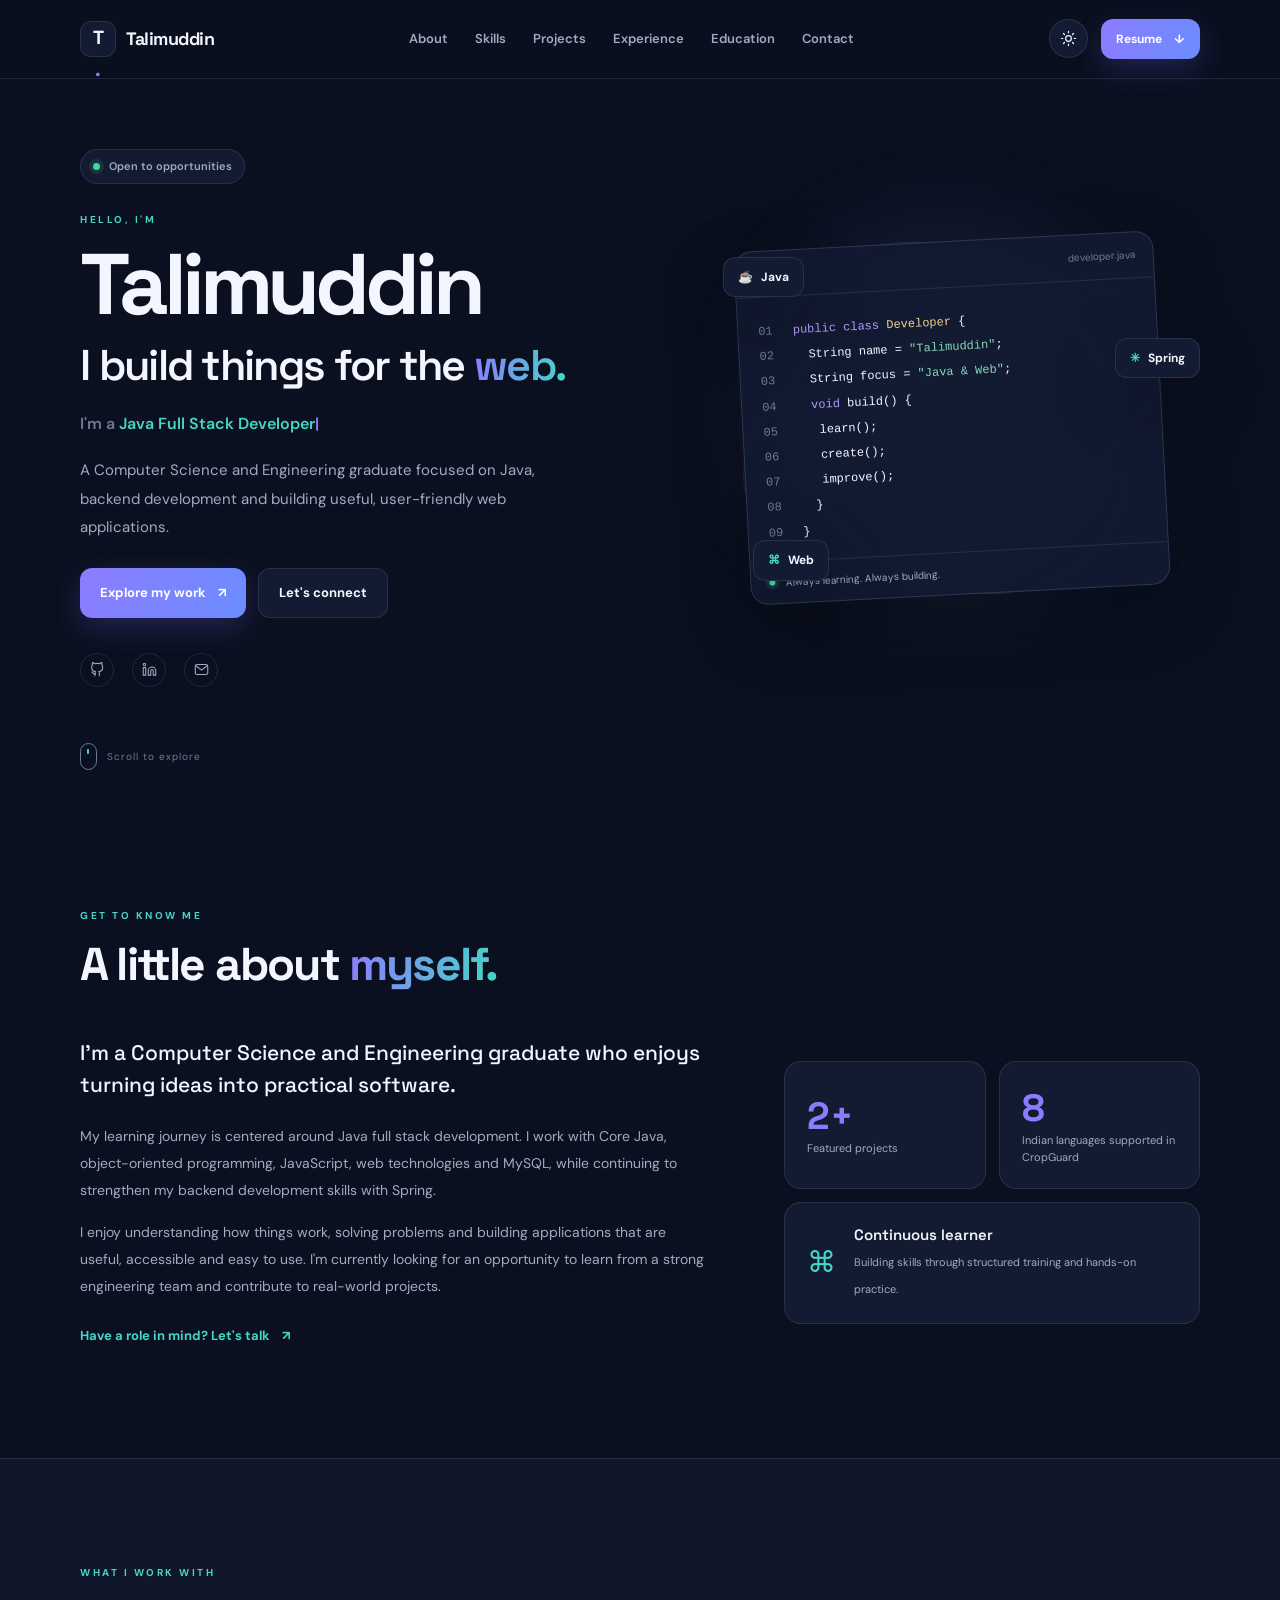
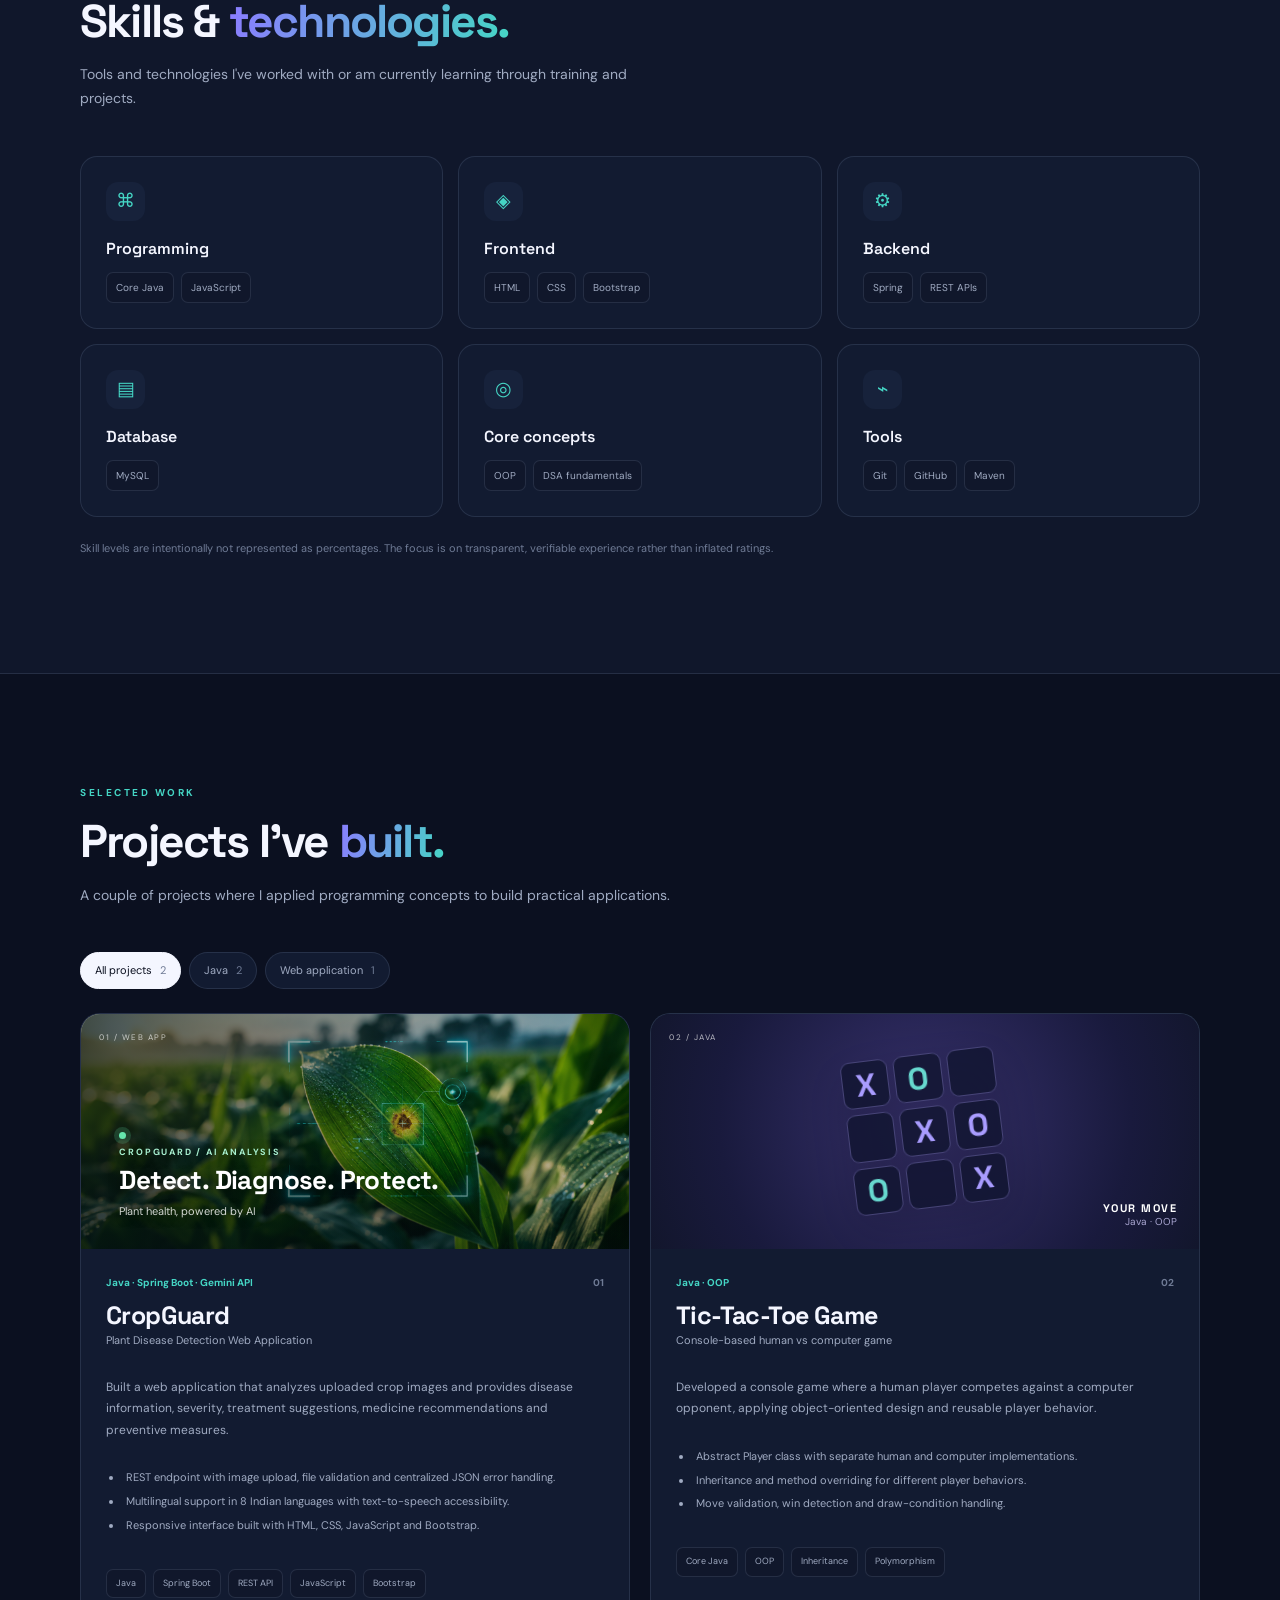
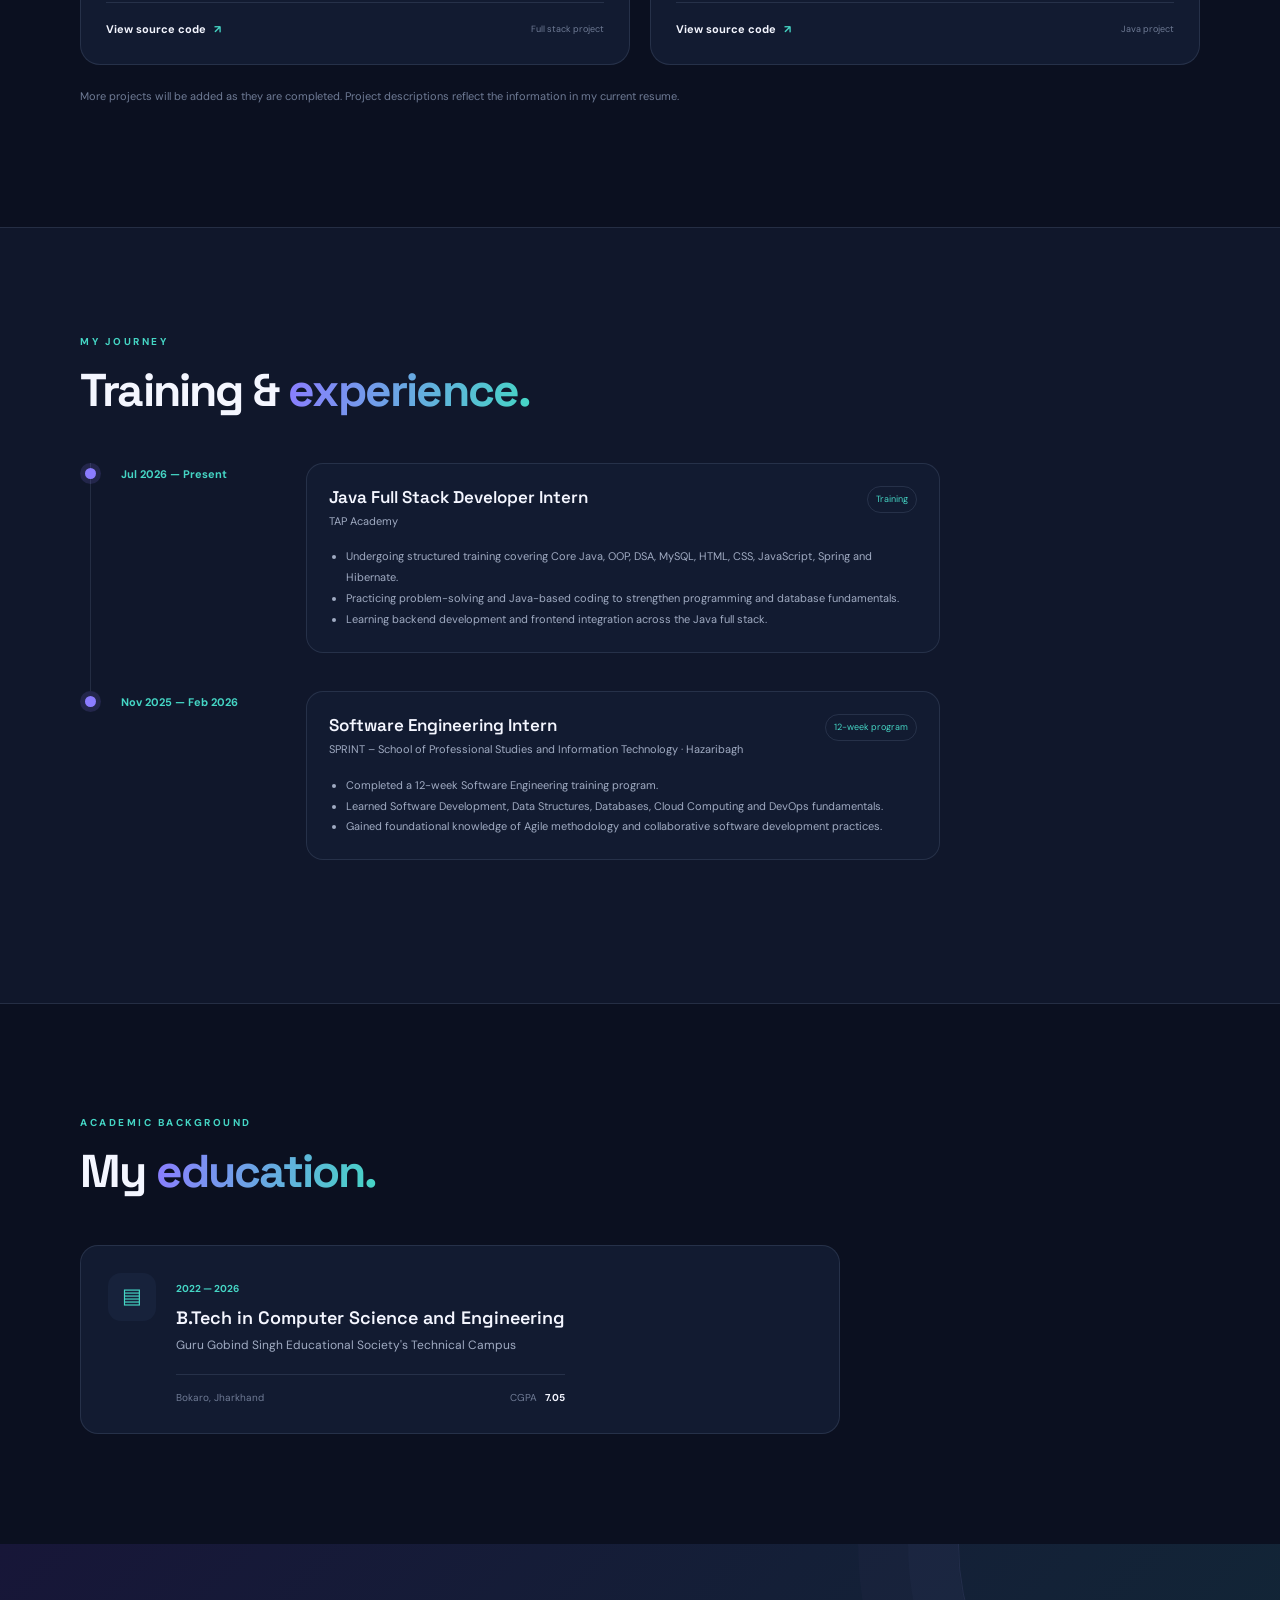
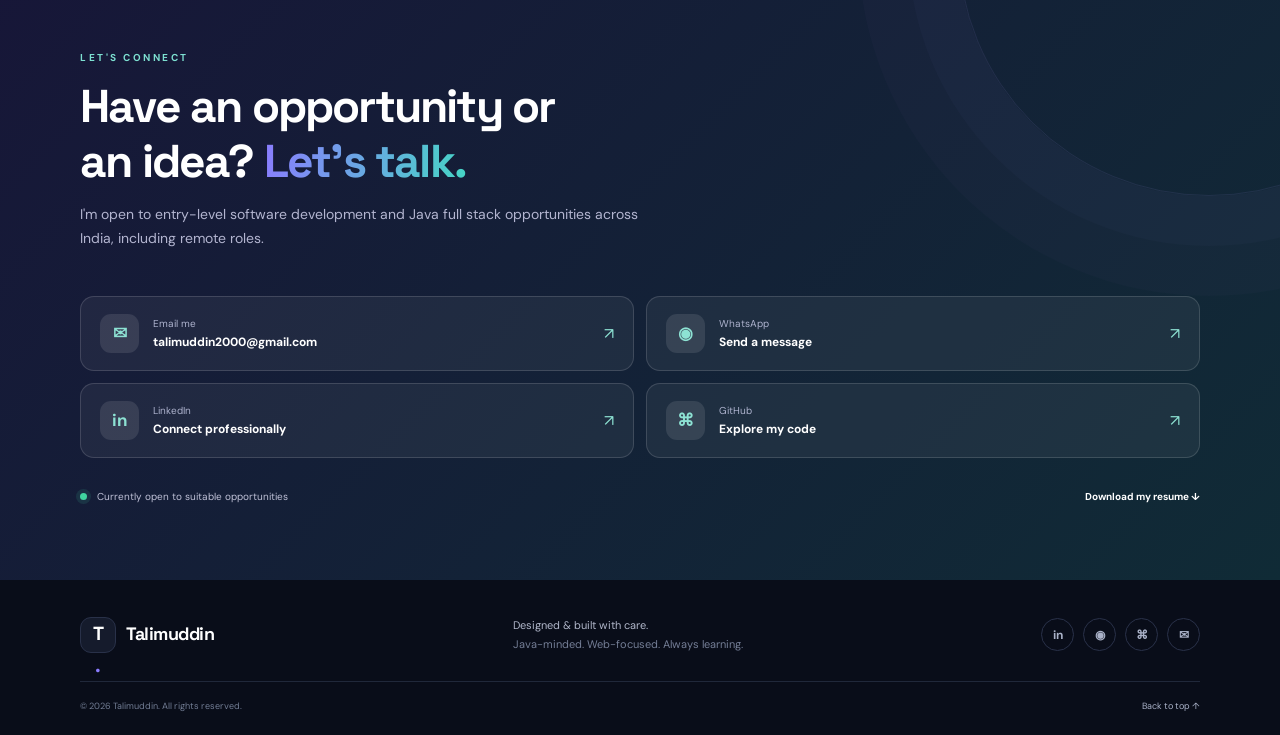
==== commit 7db1ede6: "Fix truncated CSS, complete mobile responsive layout, add favicon, OG image, a11y polish" ====
--- a/index.html
+++ b/index.html
@@ -8,8 +8,13 @@
   <meta property="og:type" content="website">
   <meta property="og:title" content="Talimuddin | Java Full Stack Developer">
   <meta property="og:description" content="Explore Talimuddin's projects, skills and experience in Java full stack development.">
-  <meta property="og:image" content="assets/og-preview.svg">
+  <link rel="canonical" href="https://talimuddin.github.io/Talimuddin-Portfolio/">
+  <meta property="og:url" content="https://talimuddin.github.io/Talimuddin-Portfolio/">
+  <meta property="og:image" content="https://talimuddin.github.io/Talimuddin-Portfolio/assets/og-preview.png">
+  <meta property="og:image:width" content="1200">
+  <meta property="og:image:height" content="630">
   <meta name="twitter:card" content="summary_large_image">
+  <meta name="twitter:image" content="https://talimuddin.github.io/Talimuddin-Portfolio/assets/og-preview.png">
   <title>Talimuddin | Java Full Stack Developer</title>
   <link rel="icon" type="image/svg+xml" href="favicon.svg">
   <link rel="preconnect" href="https://fonts.googleapis.com">
@@ -33,6 +38,7 @@
         <div class="nav-links" id="navLinks">
           <a href="#about">About</a><a href="#skills">Skills</a><a href="#projects">Projects</a>
           <a href="#experience">Experience</a><a href="#education">Education</a><a href="#contact">Contact</a>
+          <a class="nav-resume-mobile" href="assets/resume.pdf" download>Download resume ↓</a>
         </div>
         <div class="nav-actions">
           <button class="theme-toggle" id="themeToggle" aria-label="Switch to light theme" title="Toggle theme">
--- a/style.css
+++ b/style.css
@@ -1344,13 +1344,108 @@
   }
 }
 
+/* ---------- Accessibility & polish ---------- */
+a:focus-visible,
+button:focus-visible {
+  outline: 2px solid var(--accent-2);
+  outline-offset: 3px;
+  border-radius: 8px;
+}
+
+::selection {
+  background: color-mix(in srgb, var(--accent) 45%, transparent);
+  color: #fff;
+}
+
+.hero-copy,
+.hero-visual,
+.about-text,
+.about-highlights,
+.project-body,
+.timeline-card,
+.education-content,
+.skill-card {
+  min-width: 0;
+}
+
+.project-points,
+.timeline-card ul {
+  overflow-wrap: anywhere;
+}
+
+.nav-resume-mobile {
+  display: none;
+}
+
+.projects-grid .project-card {
+  display: flex;
+  flex-direction: column;
+}
+
+.projects-grid .project-body {
+  display: flex;
+  flex-direction: column;
+  flex: 1;
+}
+
+.projects-grid .project-links {
+  margin-top: auto;
+}
+
+.projects-grid .tech-list {
+  margin-bottom: 4px;
+}
+
+@media (prefers-reduced-motion: reduce) {
+  html {
+    scroll-behavior: auto;
+  }
+
+  *,
+  *::before,
+  *::after {
+    animation: none !important;
+    transition: none !important;
+  }
+
+  .js .reveal {
+    opacity: 1;
+    transform: none;
+  }
+}
+
+/* ---------- Tablet ---------- */
+@media (max-width: 860px) {
+  .skills-grid {
+    grid-template-columns: repeat(2, 1fr);
+  }
+
+  .about-grid {
+    grid-template-columns: 1fr;
+  }
+
+  .projects-grid {
+    grid-template-columns: 1fr;
+  }
+
+  .timeline-item {
+    grid-template-columns: 140px 1fr;
+  }
+}
+
+/* ---------- Mobile ---------- */
 @media (max-width: 760px) {
+  html {
+    scroll-padding-top: 78px;
+  }
+
   .container {
-    width: min(100% - 36px, 560px);
+    width: min(100% - 32px, 560px);
   }
 
   .nav {
-    height: 68px;
+    height: 66px;
+    gap: 12px;
   }
 
   .menu-toggle {
@@ -1359,34 +1454,55 @@
     gap: 5px;
     border: 1px solid var(--line);
     background: var(--surface);
-    width: 39px;
-    height: 39px;
-    border-radius: 10px;
+    width: 42px;
+    height: 42px;
+    border-radius: 11px;
     align-items: center;
     justify-content: center;
     cursor: pointer;
     margin-left: auto;
+    order: 2;
   }
 
   .menu-toggle span {
-    width: 16px;
+    width: 17px;
     height: 2px;
     background: var(--text);
     border-radius: 3px;
+    transition: transform .25s;
+  }
+
+  .menu-toggle[aria-expanded="true"] span:first-child {
+    transform: translateY(3.5px) rotate(45deg);
+  }
+
+  .menu-toggle[aria-expanded="true"] span:last-child {
+    transform: translateY(-3.5px) rotate(-45deg);
+  }
+
+  .nav-actions {
+    order: 3;
+    gap: 8px;
+  }
+
+  .theme-toggle {
+    width: 42px;
+    height: 42px;
   }
 
   .nav-links {
     display: none;
     position: absolute;
-    top: 67px;
+    top: 66px;
     left: 0;
     right: 0;
-    padding: 18px 24px 22px;
+    padding: 12px 16px 18px;
     background: var(--bg);
     border-bottom: 1px solid var(--line);
+    box-shadow: 0 24px 40px rgba(0, 0, 0, .25);
     flex-direction: column;
-    align-items: flex-start;
-    gap: 15px;
+    align-items: stretch;
+    gap: 0;
   }
 
   .nav-links.open {
@@ -1394,24 +1510,419 @@
   }
 
   .nav-links a {
-    font-size: 13px;
-  }
-
-  .nav-actions {
-    gap: 8px;
+    font-size: 15px;
+    padding: 13px 6px;
+    border-bottom: 1px solid var(--line);
+  }
+
+  .nav-links a:last-child {
+    border-bottom: 0;
   }
 
   .nav-resume {
     display: none;
   }
 
+  .nav-links .nav-resume-mobile {
+    display: block;
+    color: var(--accent-2);
+  }
+
+  /* Hero */
   .hero {
     grid-template-columns: 1fr;
-    padding-top: 75px;
-    padding-bottom: 80px;
-    gap: 25px;
+    padding-top: 48px;
+    padding-bottom: 64px;
+    gap: 34px;
     min-height: auto;
   }
 
+  .availability {
+    margin-bottom: 20px;
+  }
+
   .hero h1 {
-    font-size: clamp(53px, 14vw+    font-size: clamp(46px, 15vw, 66px);
+    letter-spacing: -3px;
+  }
+
+  .hero h2 {
+    font-size: clamp(26px, 8vw, 34px);
+    letter-spacing: -1px;
+  }
+
+  .role-line {
+    font-size: 15px;
+    min-height: 26px;
+  }
+
+  .hero-description {
+    font-size: 14.5px;
+    line-height: 1.8;
+    max-width: none;
+  }
+
+  .hero-actions {
+    flex-direction: column;
+  }
+
+  .hero-actions .button {
+    width: 100%;
+    padding: 15px 20px;
+  }
+
+  .hero-socials {
+    margin-top: 28px;
+  }
+
+  .hero-socials a {
+    width: 42px;
+    height: 42px;
+  }
+
+  .hero-visual {
+    min-height: 330px;
+    transform: none;
+    padding: 28px 0 34px;
+  }
+
+  .orbit-one {
+    width: 300px;
+    height: 180px;
+  }
+
+  .orbit-two {
+    width: 270px;
+    height: 230px;
+  }
+
+  .hero-glow {
+    width: 240px;
+    height: 240px;
+  }
+
+  .code-card {
+    width: min(100%, 340px);
+    transform: rotate(-2deg);
+  }
+
+  .code-content {
+    font-size: 11px;
+    line-height: 2;
+    padding: 18px 16px 12px;
+    overflow-x: auto;
+  }
+
+  .chip-java {
+    top: 4px;
+    left: 0;
+  }
+
+  .chip-spring {
+    right: 0;
+    top: 38%;
+  }
+
+  .chip-web {
+    bottom: 0;
+    left: 6%;
+  }
+
+  .floating-chip {
+    padding: 7px 11px;
+    font-size: 11px;
+  }
+
+  .scroll-cue {
+    display: none;
+  }
+
+  /* Sections */
+  .section {
+    padding-top: 72px;
+    padding-bottom: 72px;
+  }
+
+  .section-alt {
+    padding: 72px 0;
+  }
+
+  .section-heading {
+    margin-bottom: 32px;
+  }
+
+  .section-heading h2 {
+    font-size: clamp(30px, 9vw, 38px);
+    letter-spacing: -1.2px;
+  }
+
+  .section-subtitle {
+    font-size: 14px;
+  }
+
+  /* About */
+  .about-grid {
+    grid-template-columns: 1fr;
+    gap: 34px;
+  }
+
+  .about-text .lead {
+    font-size: 19px;
+  }
+
+  .about-text p {
+    font-size: 14.5px;
+    line-height: 1.85;
+  }
+
+  .about-highlights {
+    gap: 12px;
+  }
+
+  .highlight-card {
+    padding: 18px;
+    min-height: 118px;
+  }
+
+  .highlight-label {
+    font-size: 12px;
+  }
+
+  .highlight-wide {
+    grid-column: 1 / -1;
+  }
+
+  /* Skills */
+  .skills-grid {
+    grid-template-columns: 1fr 1fr;
+    gap: 12px;
+  }
+
+  .skill-card {
+    padding: 18px;
+  }
+
+  .skill-tags span,
+  .tech-list span {
+    font-size: 11px;
+    padding: 6px 9px;
+  }
+
+  /* Projects: one card per row, nothing cut off */
+  .projects-grid {
+    grid-template-columns: 1fr;
+    gap: 22px;
+  }
+
+  .project-toolbar {
+    flex-wrap: nowrap;
+    overflow-x: auto;
+    margin-inline: -16px;
+    padding: 2px 16px 6px;
+    scrollbar-width: none;
+  }
+
+  .project-toolbar::-webkit-scrollbar {
+    display: none;
+  }
+
+  .filter-btn {
+    flex: 0 0 auto;
+    padding: 10px 15px;
+    font-size: 12px;
+    white-space: nowrap;
+  }
+
+  .project-art {
+    height: 200px;
+  }
+
+  .crop-image-label {
+    left: 18px;
+    right: 18px;
+    bottom: 18px;
+  }
+
+  .crop-image-label strong {
+    font-size: 21px;
+  }
+
+  .project-body {
+    padding: 20px;
+  }
+
+  .project-body h3 {
+    font-size: 23px;
+  }
+
+  .project-meta {
+    font-size: 11px;
+    gap: 10px;
+  }
+
+  .project-kicker {
+    font-size: 12px;
+  }
+
+  .project-body > p:not(.project-kicker),
+  .project-points {
+    font-size: 13px;
+  }
+
+  .tech-list span {
+    font-size: 10.5px;
+  }
+
+  .project-links {
+    flex-wrap: wrap;
+    gap: 10px;
+  }
+
+  .project-links a {
+    font-size: 13px;
+    padding: 6px 0;
+  }
+
+  .project-type {
+    font-size: 11px;
+  }
+
+  /* Timeline */
+  .timeline {
+    margin-left: 5px;
+  }
+
+  .timeline-item {
+    grid-template-columns: 1fr;
+    gap: 10px;
+    padding: 0 0 30px 22px;
+  }
+
+  .timeline-date {
+    font-size: 12px;
+  }
+
+  .timeline-card {
+    padding: 18px;
+  }
+
+  .timeline-top {
+    flex-direction: column;
+    gap: 10px;
+  }
+
+  .timeline-card h3 {
+    font-size: 17px;
+  }
+
+  .timeline-org {
+    font-size: 12px;
+  }
+
+  .timeline-type {
+    font-size: 10px;
+  }
+
+  .timeline-card ul {
+    font-size: 12.5px;
+    line-height: 1.8;
+  }
+
+  /* Education */
+  .education-card {
+    flex-direction: column;
+    gap: 16px;
+    padding: 20px;
+  }
+
+  .education-icon {
+    flex: none;
+    width: 48px;
+  }
+
+  .education-content h3 {
+    font-size: 18px;
+  }
+
+  .education-content > p {
+    font-size: 13px;
+  }
+
+  .education-bottom {
+    flex-wrap: wrap;
+    gap: 8px 20px;
+    font-size: 12px;
+  }
+
+  /* Contact */
+  .contact-section {
+    padding: 72px 0 56px;
+  }
+
+  .contact-grid {
+    grid-template-columns: 1fr;
+    margin-top: 28px;
+  }
+
+  .contact-card {
+    padding: 16px;
+  }
+
+  .contact-card strong {
+    font-size: 13px;
+  }
+
+  .contact-card small {
+    font-size: 11px;
+  }
+
+  .contact-bottom {
+    flex-wrap: wrap;
+    font-size: 12px;
+  }
+
+  .contact-bottom a {
+    margin-left: 0;
+    width: 100%;
+    padding-top: 6px;
+  }
+
+  /* Footer */
+  .footer-main {
+    flex-direction: column;
+    align-items: center;
+    text-align: center;
+    gap: 18px;
+  }
+
+  .footer-bottom {
+    flex-direction: column;
+    align-items: center;
+    gap: 8px;
+    font-size: 11px;
+  }
+
+  .back-to-top {
+    right: 14px;
+    bottom: 14px;
+  }
+}
+
+/* ---------- Small phones ---------- */
+@media (max-width: 380px) {
+  .skills-grid {
+    grid-template-columns: 1fr;
+  }
+
+  .hero h1 {
+    font-size: 44px;
+  }
+
+  .brand-name {
+    font-size: 16px;
+  }
+
+  .about-highlights {
+    grid-template-columns: 1fr;
+  }
+}
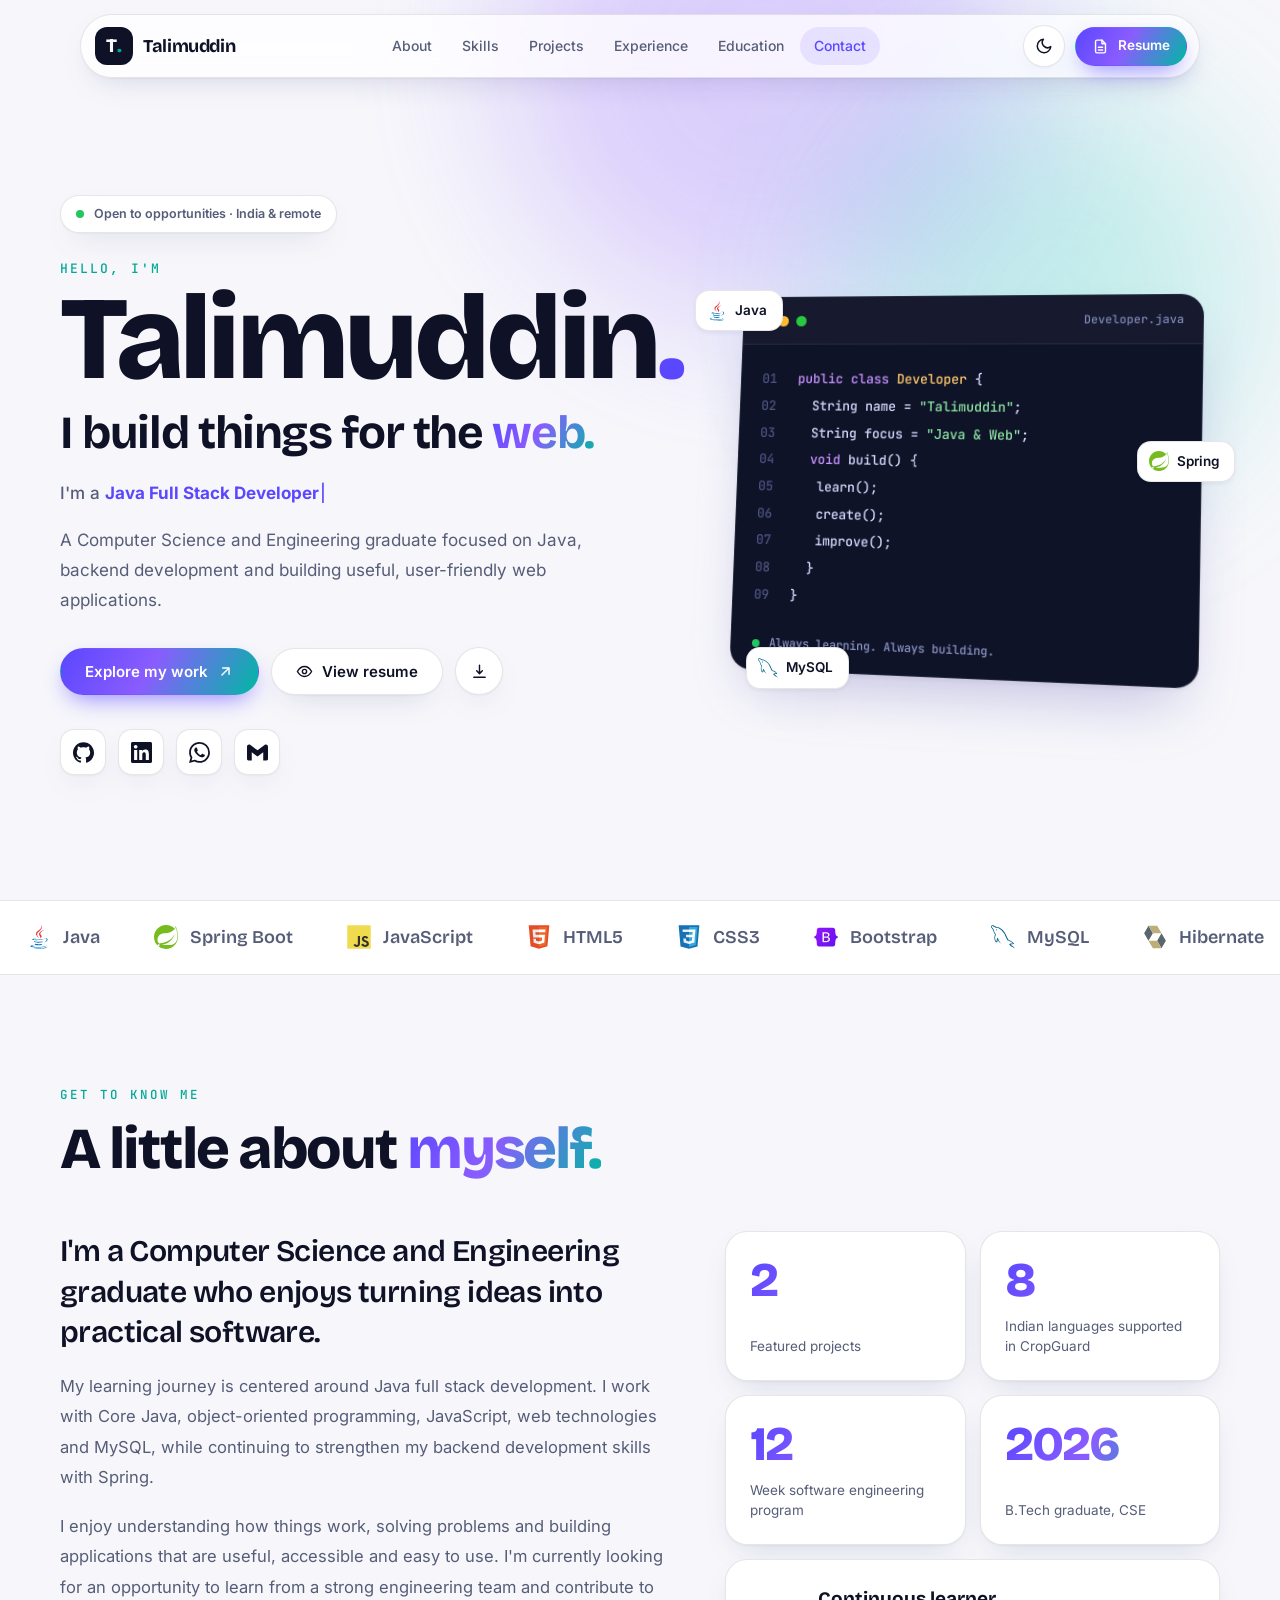
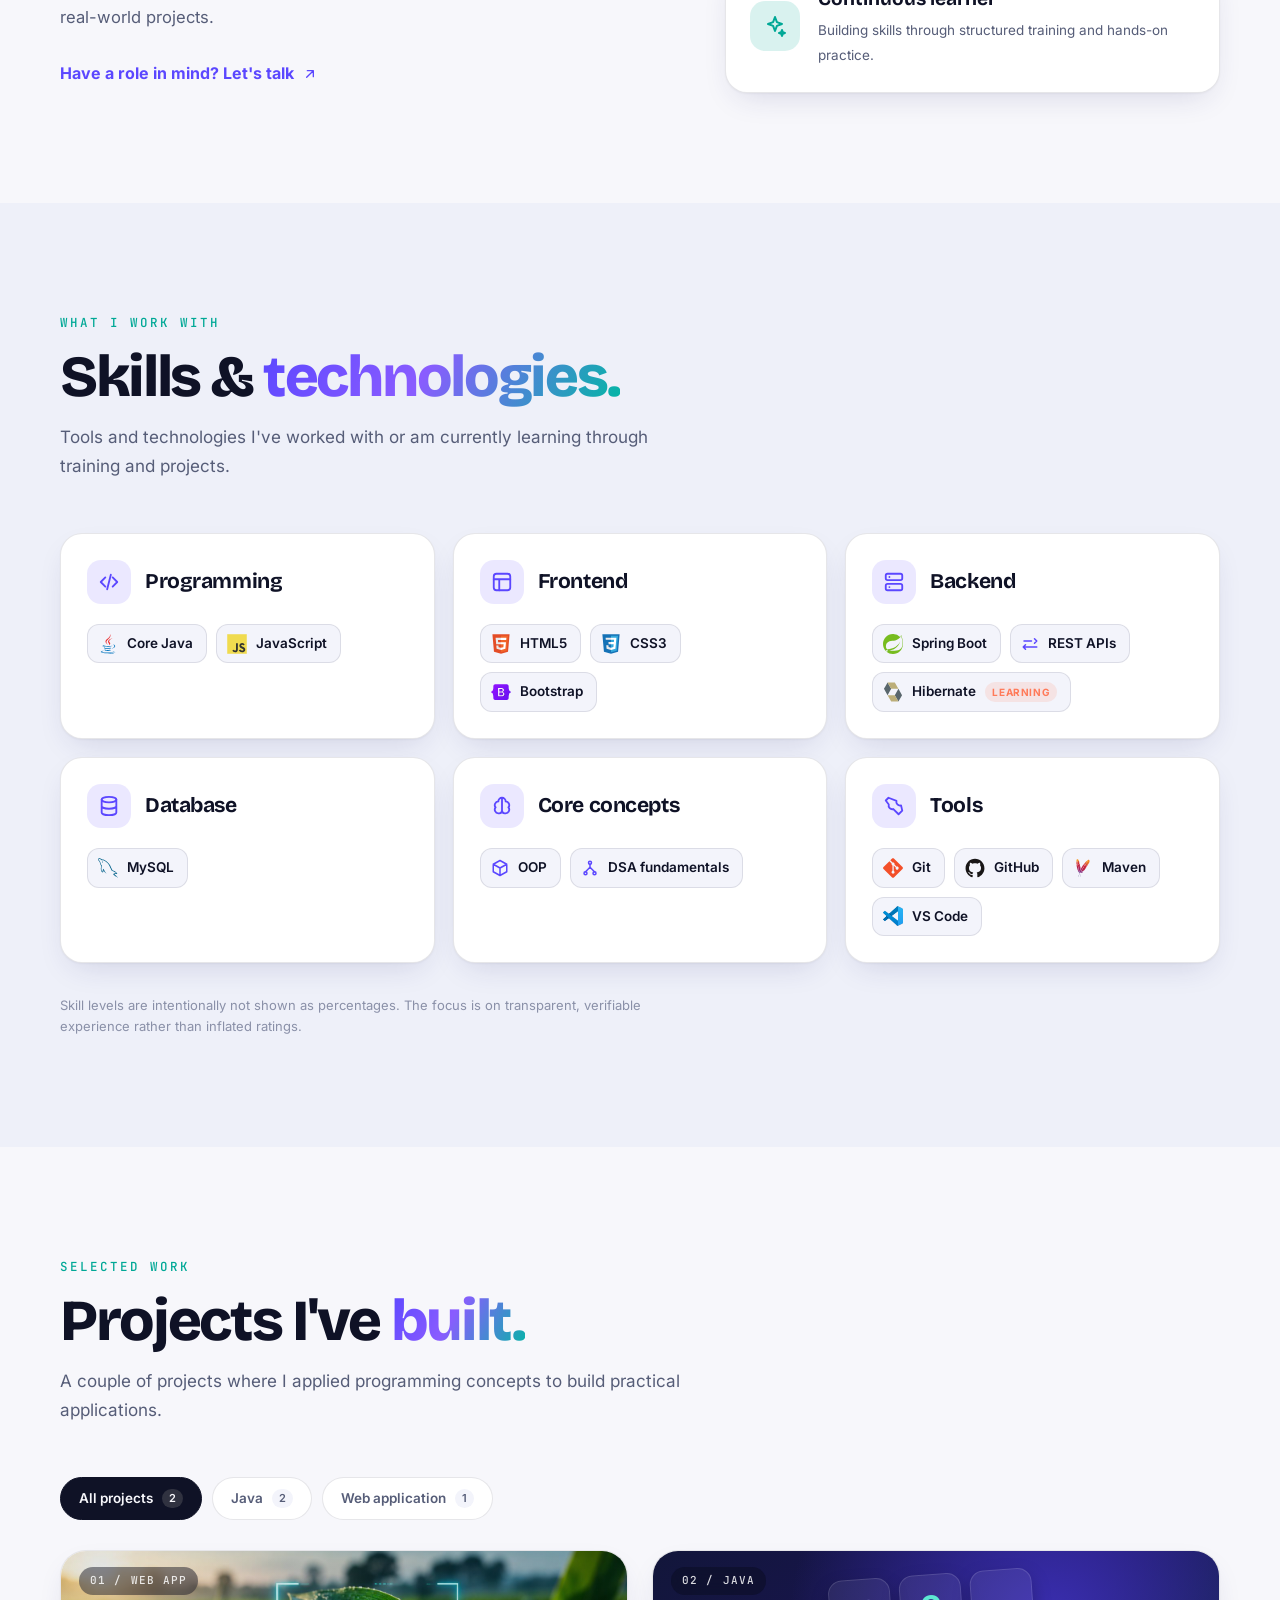
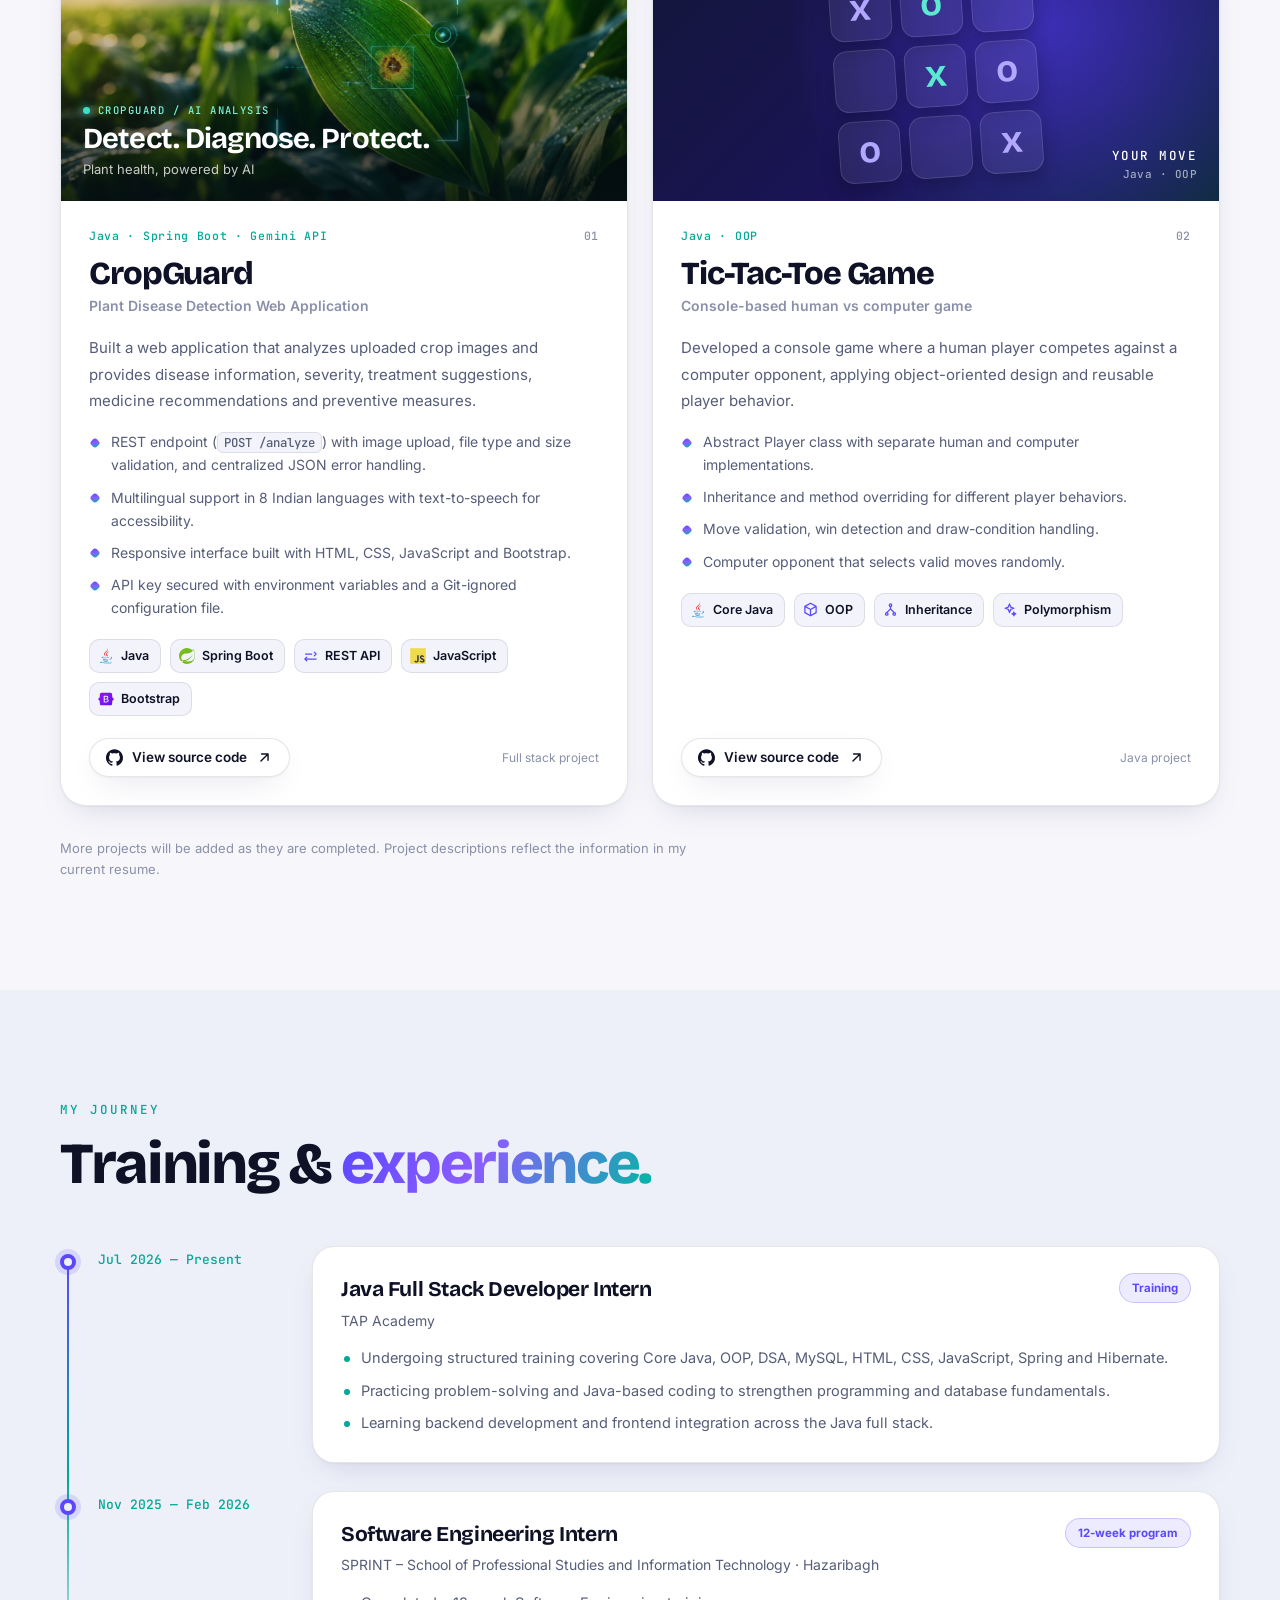
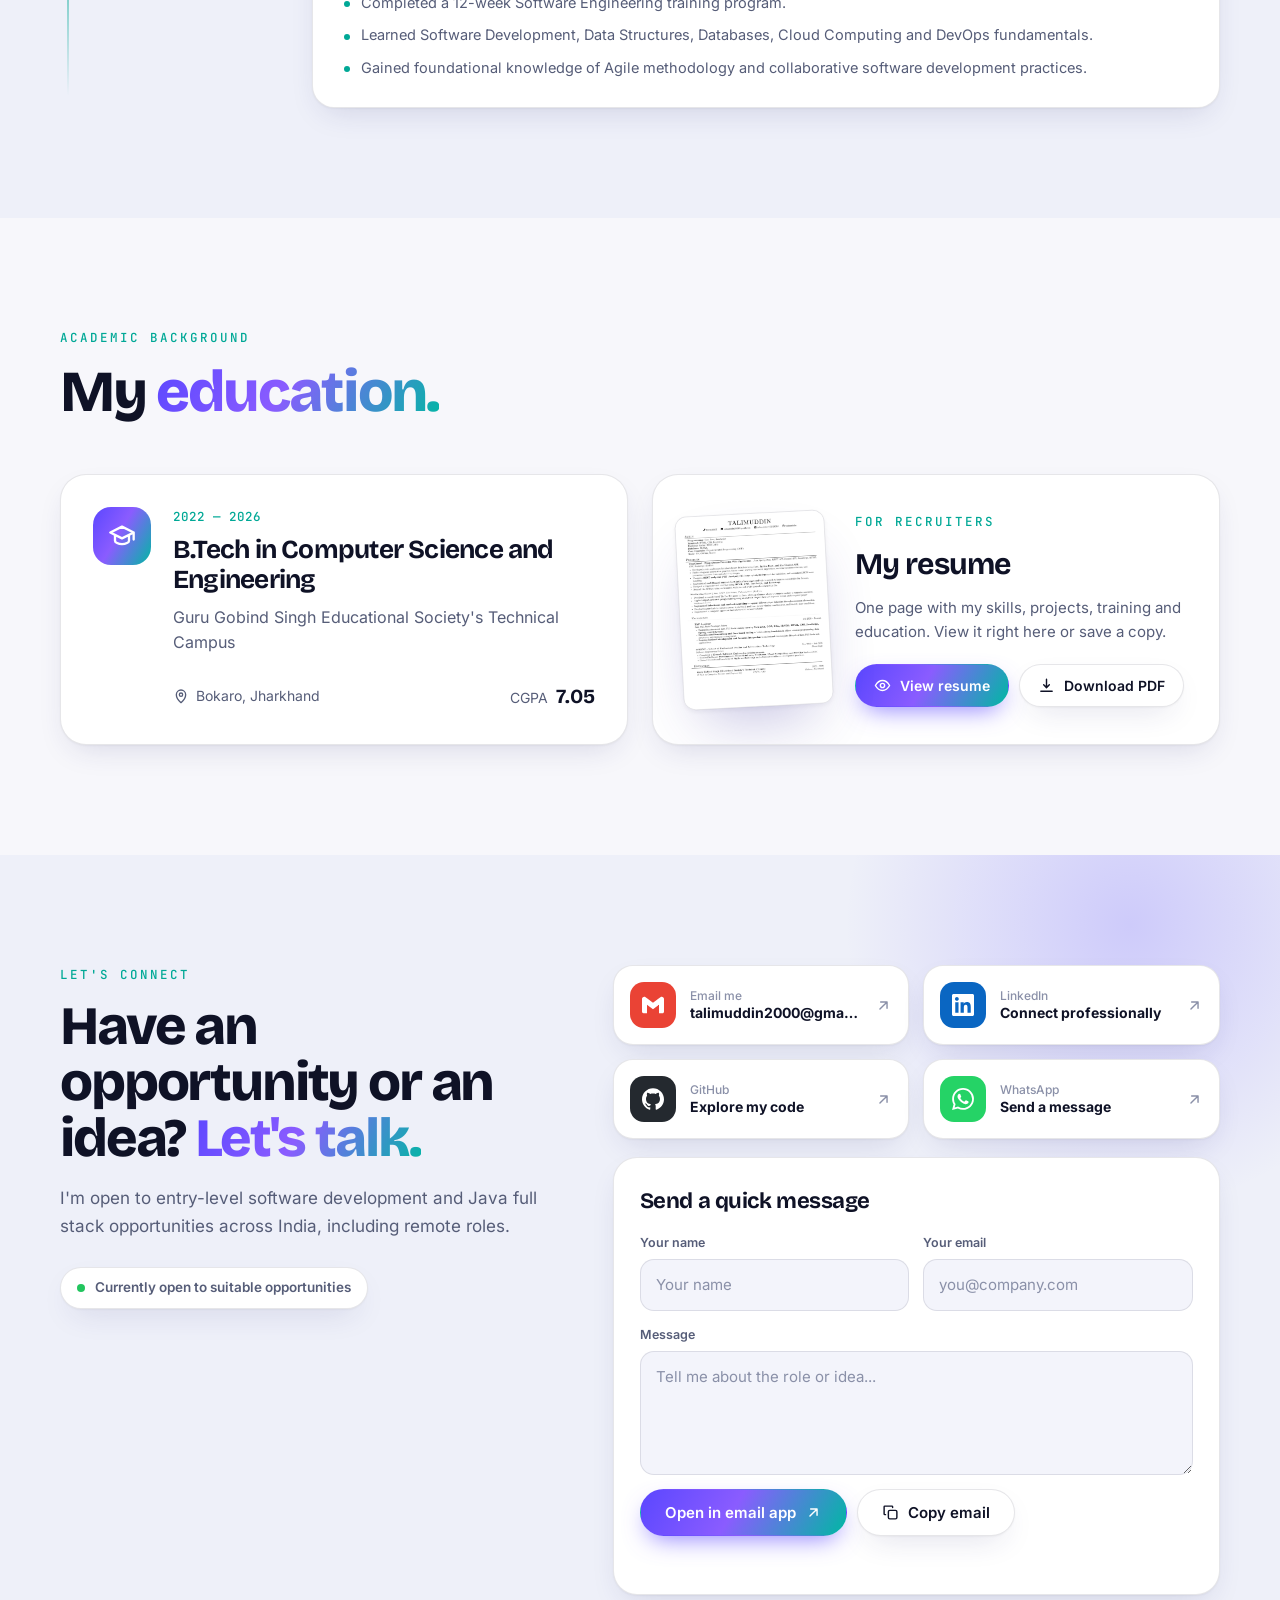
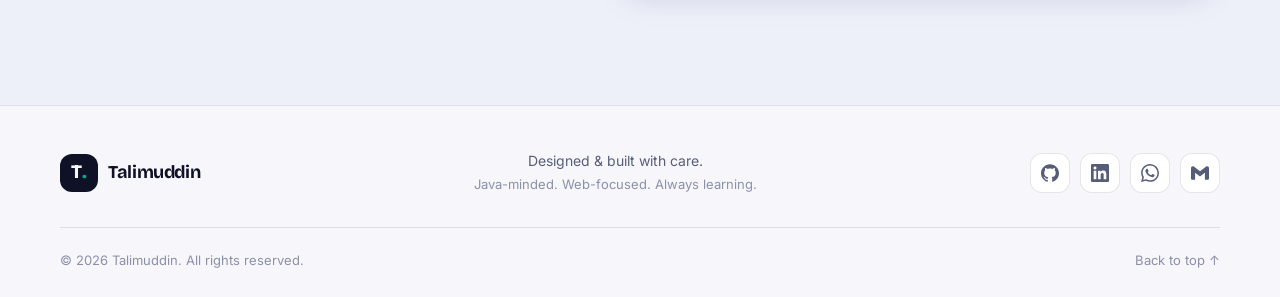
==== commit 1c7d7d49: "Redesign: light-first 2026 design, tech/brand logos, resume viewer, contact form, self-hosted fonts," ====
--- a/index.html
+++ b/index.html
@@ -1,209 +1,406 @@
 <!doctype html>
-<html lang="en">
+<html lang="en" data-theme="light">
 <head>
   <meta charset="utf-8">
-  <meta name="viewport" content="width=device-width, initial-scale=1">
-  <meta name="theme-color" content="#0b1020">
-  <meta name="description" content="Talimuddin is a Java Full Stack Developer focused on Java, Spring, REST APIs and responsive web applications. Explore projects, skills and experience.">
+  <meta name="viewport" content="width=device-width, initial-scale=1, viewport-fit=cover">
+  <meta name="theme-color" content="#f7f7fb" id="themeColor">
+  <meta name="color-scheme" content="light dark">
+  <title>Talimuddin | Java Full Stack Developer</title>
+  <meta name="description" content="Talimuddin is a Java Full Stack Developer focused on Java, Spring, REST APIs and responsive web applications. Explore projects, skills, experience and resume.">
+  <meta name="author" content="Talimuddin">
+  <link rel="canonical" href="https://talimuddin.github.io/Talimuddin-Portfolio/">
   <meta property="og:type" content="website">
+  <meta property="og:site_name" content="Talimuddin Portfolio">
   <meta property="og:title" content="Talimuddin | Java Full Stack Developer">
-  <meta property="og:description" content="Explore Talimuddin's projects, skills and experience in Java full stack development.">
-  <link rel="canonical" href="https://talimuddin.github.io/Talimuddin-Portfolio/">
+  <meta property="og:description" content="Projects, skills and experience of Talimuddin, a Java Full Stack Developer.">
   <meta property="og:url" content="https://talimuddin.github.io/Talimuddin-Portfolio/">
   <meta property="og:image" content="https://talimuddin.github.io/Talimuddin-Portfolio/assets/og-preview.png">
   <meta property="og:image:width" content="1200">
   <meta property="og:image:height" content="630">
   <meta name="twitter:card" content="summary_large_image">
   <meta name="twitter:image" content="https://talimuddin.github.io/Talimuddin-Portfolio/assets/og-preview.png">
-  <title>Talimuddin | Java Full Stack Developer</title>
   <link rel="icon" type="image/svg+xml" href="favicon.svg">
-  <link rel="preconnect" href="https://fonts.googleapis.com">
-  <link rel="preconnect" href="https://fonts.gstatic.com" crossorigin>
-  <link href="https://fonts.googleapis.com/css2?family=DM+Sans:wght@400;500;600;700&family=Space+Grotesk:wght@400;500;600;700&display=swap" rel="stylesheet">
+  <link rel="preload" href="assets/fonts/bricolage.woff2" as="font" type="font/woff2" crossorigin>
+  <link rel="preload" href="assets/fonts/inter.woff2" as="font" type="font/woff2" crossorigin>
+  <script>
+    /* Light is the default. Dark is applied only if the visitor chose it earlier. */
+    (function () {
+      var d = document.documentElement;
+      d.classList.add('js');
+      try { if (localStorage.getItem('talimuddin-theme') === 'dark') { d.dataset.theme = 'dark'; } } catch (e) {}
+    })();
+  </script>
   <link rel="stylesheet" href="style.css">
-  <script>document.documentElement.classList.add('js');</script>
+  <script type="application/ld+json">
+  {"@context":"https://schema.org","@type":"Person","name":"Talimuddin","jobTitle":"Java Full Stack Developer","url":"https://talimuddin.github.io/Talimuddin-Portfolio/","email":"mailto:talimuddin2000@gmail.com","sameAs":["https://github.com/Talimuddin","https://www.linkedin.com/in/talimuddin-4725292b3/"],"alumniOf":"Guru Gobind Singh Educational Society's Technical Campus","knowsAbout":["Java","Spring Boot","REST API","MySQL","JavaScript","HTML","CSS"]}
+  </script>
 </head>
 <body>
   <a class="skip-link" href="#main">Skip to content</a>
-  <div class="site-shell">
-    <header class="header" id="top">
-      <nav class="nav container" aria-label="Main navigation">
-        <a class="brand" href="#top" aria-label="Talimuddin home">
-          <span class="brand-mark">T<span>.</span></span>
-          <span class="brand-name">Talimuddin</span>
-        </a>
-        <button class="menu-toggle" id="menuToggle" aria-label="Open navigation menu" aria-expanded="false" aria-controls="navLinks">
-          <span></span><span></span>
+  <div class="progress" id="progress" aria-hidden="true"></div>
+
+  <header class="header" id="top">
+    <nav class="nav" aria-label="Main navigation">
+      <a class="brand" href="#top" aria-label="Talimuddin, back to top">
+        <span class="brand-mark">T<span>.</span></span>
+        <span class="brand-name">Talimuddin</span>
+      </a>
+      <div class="nav-links" id="navLinks">
+        <a href="#about">About</a>
+        <a href="#skills">Skills</a>
+        <a href="#projects">Projects</a>
+        <a href="#experience">Experience</a>
+        <a href="#education">Education</a>
+        <a href="#contact">Contact</a>
+        <a class="nav-resume-mobile" href="assets/resume.pdf" target="_blank" rel="noopener" data-resume-view>View resume</a>
+      </div>
+      <div class="nav-actions">
+        <button class="icon-btn theme-toggle" id="themeToggle" type="button" aria-label="Switch to dark theme" title="Switch theme">
+          <span class="moon-icon"><svg viewBox="0 0 24 24" fill="none" stroke="currentColor" stroke-width="2" stroke-linecap="round" stroke-linejoin="round" aria-hidden="true" focusable="false"><path d="M21 12.8A9 9 0 1111.2 3a7 7 0 009.8 9.8z"/></svg></span><span class="sun-icon"><svg viewBox="0 0 24 24" fill="none" stroke="currentColor" stroke-width="2" stroke-linecap="round" stroke-linejoin="round" aria-hidden="true" focusable="false"><circle cx="12" cy="12" r="4"/><path d="M12 2v2M12 20v2M4.9 4.9l1.4 1.4M17.7 17.7l1.4 1.4M2 12h2M20 12h2M4.9 19.1l1.4-1.4M17.7 6.3l1.4-1.4"/></svg></span>
         </button>
-        <div class="nav-links" id="navLinks">
-          <a href="#about">About</a><a href="#skills">Skills</a><a href="#projects">Projects</a>
-          <a href="#experience">Experience</a><a href="#education">Education</a><a href="#contact">Contact</a>
-          <a class="nav-resume-mobile" href="assets/resume.pdf" download>Download resume ↓</a>
-        </div>
-        <div class="nav-actions">
-          <button class="theme-toggle" id="themeToggle" aria-label="Switch to light theme" title="Toggle theme">
-            <svg class="sun-icon" viewBox="0 0 24 24" aria-hidden="true"><circle cx="12" cy="12" r="4"></circle><path d="M12 2v2m0 16v2M4.93 4.93l1.42 1.42m11.3 11.3 1.42 1.42M2 12h2m16 0h2M4.93 19.07l1.42-1.42m11.3-11.3 1.42-1.42"></path></svg>
-            <svg class="moon-icon" viewBox="0 0 24 24" aria-hidden="true"><path d="M20.2 15.2A8.5 8.5 0 0 1 8.8 3.8 8.5 8.5 0 1 0 20.2 15.2Z"></path></svg>
-          </button>
-          <a class="button button-small button-primary nav-resume" href="assets/resume.pdf" download>Resume <span aria-hidden="true">↓</span></a>
-        </div>
-      </nav>
-    </header>
-
-    <main id="main">
-      <section class="hero container">
-        <div class="hero-copy reveal">
-          <div class="availability"><span class="availability-dot"></span> Open to opportunities</div>
-          <p class="eyebrow">HELLO, I'M</p>
-          <h1>Talimuddin</h1>
-          <h2>I build things for the <span class="gradient-text">web.</span></h2>
-          <div class="role-line"><span class="role-prefix">I'm a</span> <span id="typingText" aria-live="polite">Java Full Stack Developer</span><span class="typing-cursor">|</span></div>
-          <p class="hero-description">A Computer Science and Engineering graduate focused on Java, backend development and building useful, user-friendly web applications.</p>
-          <div class="hero-actions">
-            <a class="button button-primary" href="#projects">Explore my work <span aria-hidden="true">↗</span></a>
-            <a class="button button-secondary" href="#contact">Let's connect</a>
-          </div>
-          <div class="hero-socials" aria-label="Social links">
-            <a href="https://github.com/Talimuddin" target="_blank" rel="noopener noreferrer" aria-label="GitHub">
-              <svg viewBox="0 0 24 24" aria-hidden="true"><path d="M9 19c-4.3 1.4-4.3-2.5-6-3m12 6v-3.9a3.4 3.4 0 0 0-.9-2.7c3-.3 6.2-1.5 6.2-6.8A5.3 5.3 0 0 0 19 4.9 4.9 4.9 0 0 0 18.9 1S17.7.7 15 2.7a13.5 13.5 0 0 0-7 0C5.3.7 4.1 1 4.1 1A4.9 4.9 0 0 0 4 4.9a5.3 5.3 0 0 0-1.3 3.7c0 5.3 3.2 6.5 6.2 6.8A3.4 3.4 0 0 0 8 18.1V22"></path></svg>
-            </a>
-            <a href="https://www.linkedin.com/in/talimuddin-4725292b3/" target="_blank" rel="noopener noreferrer" aria-label="LinkedIn">
-              <svg viewBox="0 0 24 24" aria-hidden="true"><path d="M16 8a6 6 0 0 1 6 6v7h-4v-7a2 2 0 0 0-4 0v7h-4v-7a6 6 0 0 1 6-6ZM2 9h4v12H2z"></path><circle cx="4" cy="4" r="2"></circle></svg>
-            </a>
-            <a href="mailto:talimuddin2000@gmail.com" aria-label="Email">
-              <svg viewBox="0 0 24 24" aria-hidden="true"><rect x="2" y="4" width="20" height="16" rx="3"></rect><path d="m3 6 9 7 9-7"></path></svg>
-            </a>
-          </div>
-        </div>
-        <div class="hero-visual reveal" aria-label="Developer illustration">
-          <div class="orbit orbit-one"></div><div class="orbit orbit-two"></div>
-          <div class="hero-glow"></div>
-          <div class="code-card">
-            <div class="code-top"><span></span><span></span><span></span><small>developer.java</small></div>
-            <div class="code-content">
-              <p><span class="code-muted">01</span> <span class="code-purple">public class</span> <span class="code-yellow">Developer</span> {</p>
-              <p><span class="code-muted">02</span> &nbsp; String name = <span class="code-green">"Talimuddin"</span>;</p>
-              <p><span class="code-muted">03</span> &nbsp; String focus = <span class="code-green">"Java & Web"</span>;</p>
-              <p><span class="code-muted">04</span> &nbsp; <span class="code-purple">void</span> build() {</p>
-              <p><span class="code-muted">05</span> &nbsp;&nbsp; learn();</p>
-              <p><span class="code-muted">06</span> &nbsp;&nbsp; create();</p>
-              <p><span class="code-muted">07</span> &nbsp;&nbsp; improve();</p>
-              <p><span class="code-muted">08</span> &nbsp; }</p>
-              <p><span class="code-muted">09</span> }</p>
+        <a class="btn btn-primary btn-sm nav-resume" href="assets/resume.pdf" target="_blank" rel="noopener" data-resume-view><svg viewBox="0 0 24 24" fill="none" stroke="currentColor" stroke-width="2" stroke-linecap="round" stroke-linejoin="round" aria-hidden="true" focusable="false"><path d="M14 3H7a2 2 0 00-2 2v14a2 2 0 002 2h10a2 2 0 002-2V8z"/><path d="M14 3v5h5M9 13h6M9 17h6"/></svg> Resume</a>
+        <button class="icon-btn menu-toggle" id="menuToggle" type="button" aria-label="Open navigation menu" aria-expanded="false" aria-controls="navLinks"><span></span><span></span></button>
+      </div>
+    </nav>
+  </header>
+
+  <main id="main">
+    <!-- HERO -->
+    <section class="hero container">
+      <div class="hero-bg" aria-hidden="true"><i></i><i></i></div>
+      <div class="hero-copy reveal">
+        <div class="pill"><span class="dot"></span> Open to opportunities · India &amp; remote</div>
+        <p class="hello">Hello, I'm</p>
+        <h1>Talimuddin<span class="accent">.</span></h1>
+        <h2>I build things for the <span class="gradient-text">web.</span></h2>
+        <div class="role-line"><span class="role-prefix">I'm a</span> <span id="typingText" aria-live="off">Java Full Stack Developer</span><span class="typing-cursor" aria-hidden="true">|</span></div>
+        <p class="hero-description">A Computer Science and Engineering graduate focused on Java, backend development and building useful, user-friendly web applications.</p>
+        <div class="hero-actions">
+          <a class="btn btn-primary" href="#projects">Explore my work <svg viewBox="0 0 24 24" fill="none" stroke="currentColor" stroke-width="2" stroke-linecap="round" stroke-linejoin="round" aria-hidden="true" focusable="false"><path d="M7 17L17 7M8 7h9v9"/></svg></a>
+          <a class="btn btn-ghost" href="assets/resume.pdf" target="_blank" rel="noopener" data-resume-view><svg viewBox="0 0 24 24" fill="none" stroke="currentColor" stroke-width="2" stroke-linecap="round" stroke-linejoin="round" aria-hidden="true" focusable="false"><path d="M2 12s4-7 10-7 10 7 10 7-4 7-10 7S2 12 2 12z"/><circle cx="12" cy="12" r="3"/></svg> View resume</a>
+          <a class="btn btn-ghost btn-icon-only" href="assets/resume.pdf" download="Talimuddin-Resume.pdf" aria-label="Download resume" title="Download resume"><svg viewBox="0 0 24 24" fill="none" stroke="currentColor" stroke-width="2" stroke-linecap="round" stroke-linejoin="round" aria-hidden="true" focusable="false"><path d="M12 3v12m0 0l-4-4m4 4l4-4M4 20h16"/></svg></a>
+        </div>
+        <div class="socials" aria-label="Social links">
+          <a class="social github" href="https://github.com/Talimuddin" target="_blank" rel="noopener noreferrer" aria-label="GitHub" title="GitHub"><svg viewBox="0 0 24 24" aria-hidden="true" focusable="false"><path d="M12 .297c-6.63 0-12 5.373-12 12 0 5.303 3.438 9.8 8.205 11.385.6.113.82-.258.82-.577 0-.285-.01-1.04-.015-2.04-3.338.724-4.042-1.61-4.042-1.61C4.422 18.07 3.633 17.7 3.633 17.7c-1.087-.744.084-.729.084-.729 1.205.084 1.838 1.236 1.838 1.236 1.07 1.835 2.809 1.305 3.495.998.108-.776.417-1.305.76-1.605-2.665-.3-5.466-1.332-5.466-5.93 0-1.31.465-2.38 1.235-3.22-.135-.303-.54-1.523.105-3.176 0 0 1.005-.322 3.3 1.23.96-.267 1.98-.399 3-.405 1.02.006 2.04.138 3 .405 2.28-1.552 3.285-1.23 3.285-1.23.645 1.653.24 2.873.12 3.176.765.84 1.23 1.91 1.23 3.22 0 4.61-2.805 5.625-5.475 5.92.42.36.81 1.096.81 2.22 0 1.606-.015 2.896-.015 3.286 0 .315.21.69.825.57C20.565 22.092 24 17.592 24 12.297c0-6.627-5.373-12-12-12"/></svg></a>
+          <a class="social linkedin" href="https://www.linkedin.com/in/talimuddin-4725292b3/" target="_blank" rel="noopener noreferrer" aria-label="LinkedIn" title="LinkedIn"><svg viewBox="0 0 24 24" aria-hidden="true" focusable="false"><path d="M20.447 20.452h-3.554v-5.569c0-1.328-.027-3.037-1.852-3.037-1.853 0-2.136 1.445-2.136 2.939v5.667H9.351V9h3.414v1.561h.046c.477-.9 1.637-1.85 3.37-1.85 3.601 0 4.267 2.37 4.267 5.455v6.286zM5.337 7.433c-1.144 0-2.063-.926-2.063-2.065 0-1.138.92-2.063 2.063-2.063 1.14 0 2.064.925 2.064 2.063 0 1.139-.925 2.065-2.064 2.065zm1.782 13.019H3.555V9h3.564v11.452zM22.225 0H1.771C.792 0 0 .774 0 1.729v20.542C0 23.227.792 24 1.771 24h20.451C23.2 24 24 23.227 24 22.271V1.729C24 .774 23.2 0 22.222 0h.003z"/></svg></a>
+          <a class="social whatsapp" href="https://wa.me/917654626537" target="_blank" rel="noopener noreferrer" aria-label="WhatsApp" title="WhatsApp"><svg viewBox="0 0 24 24" aria-hidden="true" focusable="false"><path d="M17.472 14.382c-.297-.149-1.758-.867-2.03-.967-.273-.099-.471-.148-.67.15-.197.297-.767.966-.94 1.164-.173.199-.347.223-.644.075-.297-.15-1.255-.463-2.39-1.475-.883-.788-1.48-1.761-1.653-2.059-.173-.297-.018-.458.13-.606.134-.133.298-.347.446-.52.149-.174.198-.298.298-.497.099-.198.05-.371-.025-.52-.075-.149-.669-1.612-.916-2.207-.242-.579-.487-.5-.669-.51-.173-.008-.371-.01-.57-.01-.198 0-.52.074-.792.372-.272.297-1.04 1.016-1.04 2.479 0 1.462 1.065 2.875 1.213 3.074.149.198 2.096 3.2 5.077 4.487.709.306 1.262.489 1.694.625.712.227 1.36.195 1.871.118.571-.085 1.758-.719 2.006-1.413.248-.694.248-1.289.173-1.413-.074-.124-.272-.198-.57-.347m-5.421 7.403h-.004a9.87 9.87 0 01-5.031-1.378l-.361-.214-3.741.982.998-3.648-.235-.374a9.86 9.86 0 01-1.51-5.26c.001-5.45 4.436-9.884 9.888-9.884 2.64 0 5.122 1.03 6.988 2.898a9.825 9.825 0 012.893 6.994c-.003 5.45-4.437 9.884-9.885 9.884m8.413-18.297A11.815 11.815 0 0012.05 0C5.495 0 .16 5.335.157 11.892c0 2.096.547 4.142 1.588 5.945L.057 24l6.305-1.654a11.882 11.882 0 005.683 1.448h.005c6.554 0 11.89-5.335 11.893-11.893a11.821 11.821 0 00-3.48-8.413Z"/></svg></a>
+          <a class="social gmail" href="mailto:talimuddin2000@gmail.com" aria-label="Email" title="Email"><svg viewBox="0 0 24 24" aria-hidden="true" focusable="false"><path d="M24 5.457v13.909c0 .904-.732 1.636-1.636 1.636h-3.819V11.73L12 16.64l-6.545-4.91v9.273H1.636A1.636 1.636 0 0 1 0 19.366V5.457c0-2.023 2.309-3.178 3.927-1.964L5.455 4.64 12 9.548l6.545-4.91 1.528-1.145C21.69 2.28 24 3.434 24 5.457z"/></svg></a>
+        </div>
+      </div>
+
+      <div class="hero-visual reveal" aria-hidden="true">
+        <div class="code-card">
+          <div class="code-top"><span></span><span></span><span></span><small>Developer.java</small></div>
+          <div class="code-content">
+            <p><b>01</b> <i class="k">public class</i> <i class="c">Developer</i> {</p>
+            <p><b>02</b> &nbsp; String name = <i class="s">"Talimuddin"</i>;</p>
+            <p><b>03</b> &nbsp; String focus = <i class="s">"Java &amp; Web"</i>;</p>
+            <p><b>04</b> &nbsp; <i class="k">void</i> build() {</p>
+            <p><b>05</b> &nbsp;&nbsp; learn();</p>
+            <p><b>06</b> &nbsp;&nbsp; create();</p>
+            <p><b>07</b> &nbsp;&nbsp; improve();</p>
+            <p><b>08</b> &nbsp; }</p>
+            <p><b>09</b> }</p>
+          </div>
+          <div class="code-status"><span class="dot"></span> Always learning. Always building.</div>
+        </div>
+        <div class="chip chip-java"><img src="assets/icons/java.svg" alt="" width="20" height="20"> Java</div>
+        <div class="chip chip-spring"><img src="assets/icons/spring.svg" alt="" width="20" height="20"> Spring</div>
+        <div class="chip chip-mysql"><img src="assets/icons/mysql.svg" alt="" width="20" height="20"> MySQL</div>
+      </div>
+    </section>
+
+    <!-- TECH MARQUEE -->
+    <div class="marquee" aria-label="Technologies I work with">
+      <div class="marquee-track" id="marqueeTrack">
+        <span><img src="assets/icons/java.svg" alt="" width="24" height="24">Java</span>
+        <span><img src="assets/icons/spring.svg" alt="" width="24" height="24">Spring Boot</span>
+        <span><img src="assets/icons/javascript.svg" alt="" width="24" height="24">JavaScript</span>
+        <span><img src="assets/icons/html5.svg" alt="" width="24" height="24">HTML5</span>
+        <span><img src="assets/icons/css3.svg" alt="" width="24" height="24">CSS3</span>
+        <span><img src="assets/icons/bootstrap.svg" alt="" width="24" height="24">Bootstrap</span>
+        <span><img src="assets/icons/mysql.svg" alt="" width="24" height="24">MySQL</span>
+        <span><img src="assets/icons/hibernate.svg" alt="" width="24" height="24">Hibernate</span>
+        <span><img src="assets/icons/maven.svg" alt="" width="24" height="24">Maven</span>
+        <span><img class="mono" src="assets/icons/github.svg" alt="" width="24" height="24">GitHub</span>
+        <span><img src="assets/icons/git.svg" alt="" width="24" height="24">Git</span>
+        <span><img src="assets/icons/vscode.svg" alt="" width="24" height="24">VS Code</span>
+      </div>
+    </div>
+
+    <!-- ABOUT -->
+    <section class="section container" id="about">
+      <div class="section-heading reveal"><p class="eyebrow">Get to know me</p><h2>A little about <span class="gradient-text">myself.</span></h2></div>
+      <div class="about-grid">
+        <div class="about-text reveal">
+          <p class="lead">I'm a Computer Science and Engineering graduate who enjoys turning ideas into practical software.</p>
+          <p>My learning journey is centered around Java full stack development. I work with Core Java, object-oriented programming, JavaScript, web technologies and MySQL, while continuing to strengthen my backend development skills with Spring.</p>
+          <p>I enjoy understanding how things work, solving problems and building applications that are useful, accessible and easy to use. I'm currently looking for an opportunity to learn from a strong engineering team and contribute to real-world projects.</p>
+          <div class="about-actions">
+            <a class="text-link" href="#contact">Have a role in mind? Let's talk <svg viewBox="0 0 24 24" fill="none" stroke="currentColor" stroke-width="2" stroke-linecap="round" stroke-linejoin="round" aria-hidden="true" focusable="false"><path d="M7 17L17 7M8 7h9v9"/></svg></a>
+          </div>
+        </div>
+        <div class="bento reveal">
+          <div class="stat spot"><span class="stat-num" data-count="2" data-suffix="">0</span><span class="stat-label">Featured projects</span></div>
+          <div class="stat spot"><span class="stat-num" data-count="8" data-suffix="">0</span><span class="stat-label">Indian languages supported in CropGuard</span></div>
+          <div class="stat spot"><span class="stat-num" data-count="12" data-suffix="">0</span><span class="stat-label">Week software engineering program</span></div>
+          <div class="stat spot"><span class="stat-num" data-count="2026" data-suffix="">0</span><span class="stat-label">B.Tech graduate, CSE</span></div>
+          <div class="stat stat-wide spot"><span class="stat-icon"><svg viewBox="0 0 24 24" fill="none" stroke="currentColor" stroke-width="2" stroke-linecap="round" stroke-linejoin="round" aria-hidden="true" focusable="false"><path d="M12 3l1.9 5.1L19 10l-5.1 1.9L12 17l-1.9-5.1L5 10l5.1-1.9zM19 16l.8 2.2L22 19l-2.2.8L19 22l-.8-2.2L16 19l2.2-.8z"/></svg></span><div><strong>Continuous learner</strong><span class="stat-label">Building skills through structured training and hands-on practice.</span></div></div>
+        </div>
+      </div>
+    </section>
+
+    <!-- SKILLS -->
+    <section class="section section-alt" id="skills">
+      <div class="container">
+        <div class="section-heading reveal"><p class="eyebrow">What I work with</p><h2>Skills &amp; <span class="gradient-text">technologies.</span></h2><p class="section-subtitle">Tools and technologies I've worked with or am currently learning through training and projects.</p></div>
+        <div class="skills-grid">
+          <article class="skill-card spot reveal">
+            <h3><span class="skill-ico"><svg viewBox="0 0 24 24" fill="none" stroke="currentColor" stroke-width="2" stroke-linecap="round" stroke-linejoin="round" aria-hidden="true" focusable="false"><path d="M8 7l-5 5 5 5M16 7l5 5-5 5M14 4l-4 16"/></svg></span>Programming</h3>
+            <ul class="tags">
+              <li><img src="assets/icons/java.svg" alt="" width="20" height="20">Core Java</li>
+              <li><img src="assets/icons/javascript.svg" alt="" width="20" height="20">JavaScript</li>
+            </ul>
+          </article>
+          <article class="skill-card spot reveal">
+            <h3><span class="skill-ico"><svg viewBox="0 0 24 24" fill="none" stroke="currentColor" stroke-width="2" stroke-linecap="round" stroke-linejoin="round" aria-hidden="true" focusable="false"><rect x="3" y="3" width="18" height="18" rx="3"/><path d="M3 9h18M9 21V9"/></svg></span>Frontend</h3>
+            <ul class="tags">
+              <li><img src="assets/icons/html5.svg" alt="" width="20" height="20">HTML5</li>
+              <li><img src="assets/icons/css3.svg" alt="" width="20" height="20">CSS3</li>
+              <li><img src="assets/icons/bootstrap.svg" alt="" width="20" height="20">Bootstrap</li>
+            </ul>
+          </article>
+          <article class="skill-card spot reveal">
+            <h3><span class="skill-ico"><svg viewBox="0 0 24 24" fill="none" stroke="currentColor" stroke-width="2" stroke-linecap="round" stroke-linejoin="round" aria-hidden="true" focusable="false"><rect x="3" y="3" width="18" height="7" rx="2"/><rect x="3" y="14" width="18" height="7" rx="2"/><path d="M7 6.5h.01M7 17.5h.01"/></svg></span>Backend</h3>
+            <ul class="tags">
+              <li><img src="assets/icons/spring.svg" alt="" width="20" height="20">Spring Boot</li>
+              <li><span class="tag-ico"><svg viewBox="0 0 24 24" fill="none" stroke="currentColor" stroke-width="2" stroke-linecap="round" stroke-linejoin="round" aria-hidden="true" focusable="false"><path d="M4 8h10M4 16h10M18 5l3 3-3 3M6 13l-3 3 3 3M21 16H10"/></svg></span>REST APIs</li>
+              <li class="learning"><img src="assets/icons/hibernate.svg" alt="" width="20" height="20">Hibernate <em>learning</em></li>
+            </ul>
+          </article>
+          <article class="skill-card spot reveal">
+            <h3><span class="skill-ico"><svg viewBox="0 0 24 24" fill="none" stroke="currentColor" stroke-width="2" stroke-linecap="round" stroke-linejoin="round" aria-hidden="true" focusable="false"><ellipse cx="12" cy="5" rx="8" ry="3"/><path d="M4 5v14c0 1.7 3.6 3 8 3s8-1.3 8-3V5M4 12c0 1.7 3.6 3 8 3s8-1.3 8-3"/></svg></span>Database</h3>
+            <ul class="tags">
+              <li><img src="assets/icons/mysql.svg" alt="" width="20" height="20">MySQL</li>
+            </ul>
+          </article>
+          <article class="skill-card spot reveal">
+            <h3><span class="skill-ico"><svg viewBox="0 0 24 24" fill="none" stroke="currentColor" stroke-width="2" stroke-linecap="round" stroke-linejoin="round" aria-hidden="true" focusable="false"><path d="M12 3a4 4 0 00-4 4 4 4 0 00-3 6.5A4 4 0 008 20h1a3 3 0 003-3V3zM12 3a4 4 0 014 4 4 4 0 013 6.5A4 4 0 0116 20h-1a3 3 0 01-3-3"/></svg></span>Core concepts</h3>
+            <ul class="tags">
+              <li><span class="tag-ico"><svg viewBox="0 0 24 24" fill="none" stroke="currentColor" stroke-width="2" stroke-linecap="round" stroke-linejoin="round" aria-hidden="true" focusable="false"><path d="M12 2l9 5v10l-9 5-9-5V7zM12 12l9-5M12 12L3 7M12 12v10"/></svg></span>OOP</li>
+              <li><span class="tag-ico"><svg viewBox="0 0 24 24" fill="none" stroke="currentColor" stroke-width="2" stroke-linecap="round" stroke-linejoin="round" aria-hidden="true" focusable="false"><circle cx="12" cy="5" r="2"/><circle cx="6" cy="19" r="2"/><circle cx="18" cy="19" r="2"/><path d="M12 7v4M12 11l-6 6M12 11l6 6"/></svg></span>DSA fundamentals</li>
+            </ul>
+          </article>
+          <article class="skill-card spot reveal">
+            <h3><span class="skill-ico"><svg viewBox="0 0 24 24" fill="none" stroke="currentColor" stroke-width="2" stroke-linecap="round" stroke-linejoin="round" aria-hidden="true" focusable="false"><path d="M14.7 6.3a4 4 0 005 5L21 17l-4 4-5.7-5.7a4 4 0 01-5-5L3 6l3-3z"/></svg></span>Tools</h3>
+            <ul class="tags">
+              <li><img src="assets/icons/git.svg" alt="" width="20" height="20">Git</li>
+              <li><img class="mono" src="assets/icons/github.svg" alt="" width="20" height="20">GitHub</li>
+              <li><img src="assets/icons/maven.svg" alt="" width="20" height="20">Maven</li>
+              <li><img src="assets/icons/vscode.svg" alt="" width="20" height="20">VS Code</li>
+            </ul>
+          </article>
+        </div>
+        <p class="note">Skill levels are intentionally not shown as percentages. The focus is on transparent, verifiable experience rather than inflated ratings.</p>
+      </div>
+    </section>
+
+    <!-- PROJECTS -->
+    <section class="section container" id="projects">
+      <div class="section-heading reveal"><p class="eyebrow">Selected work</p><h2>Projects I've <span class="gradient-text">built.</span></h2><p class="section-subtitle">A couple of projects where I applied programming concepts to build practical applications.</p></div>
+      <div class="filters reveal" role="group" aria-label="Filter projects">
+        <button class="filter-btn active" type="button" data-filter="all" aria-pressed="true">All projects <span>2</span></button>
+        <button class="filter-btn" type="button" data-filter="java" aria-pressed="false">Java <span>2</span></button>
+        <button class="filter-btn" type="button" data-filter="web" aria-pressed="false">Web application <span>1</span></button>
+      </div>
+      <div class="projects-grid">
+        <article class="project-card spot reveal" data-category="java web">
+          <div class="project-art crop-art">
+            <img class="crop-photo" src="assets/cropguard-preview.jpg" alt="Green crop leaf with an AI-style disease detection scan overlay" width="1400" height="788" loading="lazy">
+            <div class="crop-shade"></div>
+            <div class="crop-label"><span class="live"><i></i>CROPGUARD / AI ANALYSIS</span><strong>Detect. Diagnose. Protect.</strong><small>Plant health, powered by AI</small></div>
+            <span class="art-badge">01 / WEB APP</span>
+          </div>
+          <div class="project-body">
+            <div class="project-meta"><span>Java · Spring Boot · Gemini API</span><span class="project-index">01</span></div>
+            <h3>CropGuard</h3>
+            <p class="project-kicker">Plant Disease Detection Web Application</p>
+            <p>Built a web application that analyzes uploaded crop images and provides disease information, severity, treatment suggestions, medicine recommendations and preventive measures.</p>
+            <ul class="project-points">
+              <li>REST endpoint (<code>POST /analyze</code>) with image upload, file type and size validation, and centralized JSON error handling.</li>
+              <li>Multilingual support in 8 Indian languages with text-to-speech for accessibility.</li>
+              <li>Responsive interface built with HTML, CSS, JavaScript and Bootstrap.</li>
+              <li>API key secured with environment variables and a Git-ignored configuration file.</li>
+            </ul>
+            <ul class="tags tags-sm">
+              <li><img src="assets/icons/java.svg" alt="" width="16" height="16">Java</li>
+              <li><img src="assets/icons/spring.svg" alt="" width="16" height="16">Spring Boot</li>
+              <li><span class="tag-ico"><svg viewBox="0 0 24 24" fill="none" stroke="currentColor" stroke-width="2" stroke-linecap="round" stroke-linejoin="round" aria-hidden="true" focusable="false"><path d="M4 8h10M4 16h10M18 5l3 3-3 3M6 13l-3 3 3 3M21 16H10"/></svg></span>REST API</li>
+              <li><img src="assets/icons/javascript.svg" alt="" width="16" height="16">JavaScript</li>
+              <li><img src="assets/icons/bootstrap.svg" alt="" width="16" height="16">Bootstrap</li>
+            </ul>
+            <div class="project-links"><a class="btn btn-ghost btn-sm" href="https://github.com/Talimuddin/CropGuard" target="_blank" rel="noopener noreferrer"><svg viewBox="0 0 24 24" aria-hidden="true" focusable="false"><path d="M12 .297c-6.63 0-12 5.373-12 12 0 5.303 3.438 9.8 8.205 11.385.6.113.82-.258.82-.577 0-.285-.01-1.04-.015-2.04-3.338.724-4.042-1.61-4.042-1.61C4.422 18.07 3.633 17.7 3.633 17.7c-1.087-.744.084-.729.084-.729 1.205.084 1.838 1.236 1.838 1.236 1.07 1.835 2.809 1.305 3.495.998.108-.776.417-1.305.76-1.605-2.665-.3-5.466-1.332-5.466-5.93 0-1.31.465-2.38 1.235-3.22-.135-.303-.54-1.523.105-3.176 0 0 1.005-.322 3.3 1.23.96-.267 1.98-.399 3-.405 1.02.006 2.04.138 3 .405 2.28-1.552 3.285-1.23 3.285-1.23.645 1.653.24 2.873.12 3.176.765.84 1.23 1.91 1.23 3.22 0 4.61-2.805 5.625-5.475 5.92.42.36.81 1.096.81 2.22 0 1.606-.015 2.896-.015 3.286 0 .315.21.69.825.57C20.565 22.092 24 17.592 24 12.297c0-6.627-5.373-12-12-12"/></svg> View source code <svg viewBox="0 0 24 24" fill="none" stroke="currentColor" stroke-width="2" stroke-linecap="round" stroke-linejoin="round" aria-hidden="true" focusable="false"><path d="M7 17L17 7M8 7h9v9"/></svg></a><span class="project-type">Full stack project</span></div>
+          </div>
+        </article>
+
+        <article class="project-card spot reveal" data-category="java">
+          <div class="project-art game-art">
+            <div class="game-grid"><span>X</span><span>O</span><span></span><span></span><span>X</span><span>O</span><span>O</span><span></span><span>X</span></div>
+            <div class="game-caption">YOUR MOVE<span>Java · OOP</span></div>
+            <span class="art-badge">02 / JAVA</span>
+          </div>
+          <div class="project-body">
+            <div class="project-meta"><span>Java · OOP</span><span class="project-index">02</span></div>
+            <h3>Tic-Tac-Toe Game</h3>
+            <p class="project-kicker">Console-based human vs computer game</p>
+            <p>Developed a console game where a human player competes against a computer opponent, applying object-oriented design and reusable player behavior.</p>
+            <ul class="project-points">
+              <li>Abstract Player class with separate human and computer implementations.</li>
+              <li>Inheritance and method overriding for different player behaviors.</li>
+              <li>Move validation, win detection and draw-condition handling.</li>
+              <li>Computer opponent that selects valid moves randomly.</li>
+            </ul>
+            <ul class="tags tags-sm">
+              <li><img src="assets/icons/java.svg" alt="" width="16" height="16">Core Java</li>
+              <li><span class="tag-ico"><svg viewBox="0 0 24 24" fill="none" stroke="currentColor" stroke-width="2" stroke-linecap="round" stroke-linejoin="round" aria-hidden="true" focusable="false"><path d="M12 2l9 5v10l-9 5-9-5V7zM12 12l9-5M12 12L3 7M12 12v10"/></svg></span>OOP</li>
+              <li><span class="tag-ico"><svg viewBox="0 0 24 24" fill="none" stroke="currentColor" stroke-width="2" stroke-linecap="round" stroke-linejoin="round" aria-hidden="true" focusable="false"><circle cx="12" cy="5" r="2"/><circle cx="6" cy="19" r="2"/><circle cx="18" cy="19" r="2"/><path d="M12 7v4M12 11l-6 6M12 11l6 6"/></svg></span>Inheritance</li>
+              <li><span class="tag-ico"><svg viewBox="0 0 24 24" fill="none" stroke="currentColor" stroke-width="2" stroke-linecap="round" stroke-linejoin="round" aria-hidden="true" focusable="false"><path d="M12 3l1.9 5.1L19 10l-5.1 1.9L12 17l-1.9-5.1L5 10l5.1-1.9zM19 16l.8 2.2L22 19l-2.2.8L19 22l-.8-2.2L16 19l2.2-.8z"/></svg></span>Polymorphism</li>
+            </ul>
+            <div class="project-links"><a class="btn btn-ghost btn-sm" href="https://github.com/Talimuddin/Java-Tic-Tac-Toe" target="_blank" rel="noopener noreferrer"><svg viewBox="0 0 24 24" aria-hidden="true" focusable="false"><path d="M12 .297c-6.63 0-12 5.373-12 12 0 5.303 3.438 9.8 8.205 11.385.6.113.82-.258.82-.577 0-.285-.01-1.04-.015-2.04-3.338.724-4.042-1.61-4.042-1.61C4.422 18.07 3.633 17.7 3.633 17.7c-1.087-.744.084-.729.084-.729 1.205.084 1.838 1.236 1.838 1.236 1.07 1.835 2.809 1.305 3.495.998.108-.776.417-1.305.76-1.605-2.665-.3-5.466-1.332-5.466-5.93 0-1.31.465-2.38 1.235-3.22-.135-.303-.54-1.523.105-3.176 0 0 1.005-.322 3.3 1.23.96-.267 1.98-.399 3-.405 1.02.006 2.04.138 3 .405 2.28-1.552 3.285-1.23 3.285-1.23.645 1.653.24 2.873.12 3.176.765.84 1.23 1.91 1.23 3.22 0 4.61-2.805 5.625-5.475 5.92.42.36.81 1.096.81 2.22 0 1.606-.015 2.896-.015 3.286 0 .315.21.69.825.57C20.565 22.092 24 17.592 24 12.297c0-6.627-5.373-12-12-12"/></svg> View source code <svg viewBox="0 0 24 24" fill="none" stroke="currentColor" stroke-width="2" stroke-linecap="round" stroke-linejoin="round" aria-hidden="true" focusable="false"><path d="M7 17L17 7M8 7h9v9"/></svg></a><span class="project-type">Java project</span></div>
+          </div>
+        </article>
+      </div>
+      <p class="note">More projects will be added as they are completed. Project descriptions reflect the information in my current resume.</p>
+    </section>
+
+    <!-- EXPERIENCE -->
+    <section class="section section-alt" id="experience">
+      <div class="container">
+        <div class="section-heading reveal"><p class="eyebrow">My journey</p><h2>Training &amp; <span class="gradient-text">experience.</span></h2></div>
+        <div class="timeline">
+          <article class="timeline-item reveal">
+            <span class="timeline-marker"></span>
+            <div class="timeline-date">Jul 2026 — Present</div>
+            <div class="timeline-card spot">
+              <div class="timeline-top"><div><h3>Java Full Stack Developer Intern</h3><p class="timeline-org">TAP Academy</p></div><span class="badge">Training</span></div>
+              <ul>
+                <li>Undergoing structured training covering Core Java, OOP, DSA, MySQL, HTML, CSS, JavaScript, Spring and Hibernate.</li>
+                <li>Practicing problem-solving and Java-based coding to strengthen programming and database fundamentals.</li>
+                <li>Learning backend development and frontend integration across the Java full stack.</li>
+              </ul>
             </div>
-            <div class="code-status"><span class="status-pulse"></span> Always learning. Always building.</div>
-          </div>
-          <div class="floating-chip chip-java"><span class="chip-icon">☕</span> Java</div>
-          <div class="floating-chip chip-spring"><span class="chip-icon">✳</span> Spring</div>
-          <div class="floating-chip chip-web"><span class="chip-icon">⌘</span> Web</div>
-        </div>
-        <a class="scroll-cue" href="#about"><span></span> Scroll to explore</a>
-      </section>
-
-      <section class="section container" id="about">
-        <div class="section-heading reveal"><p class="eyebrow">GET TO KNOW ME</p><h2>A little about <span class="gradient-text">myself.</span></h2></div>
-        <div class="about-grid">
-          <div class="about-text reveal">
-            <p class="lead">I'm a Computer Science and Engineering graduate who enjoys turning ideas into practical software.</p>
-            <p>My learning journey is centered around Java full stack development. I work with Core Java, object-oriented programming, JavaScript, web technologies and MySQL, while continuing to strengthen my backend development skills with Spring.</p>
-            <p>I enjoy understanding how things work, solving problems and building applications that are useful, accessible and easy to use. I'm currently looking for an opportunity to learn from a strong engineering team and contribute to real-world projects.</p>
-            <a class="text-link" href="#contact">Have a role in mind? Let's talk <span>↗</span></a>
-          </div>
-          <div class="about-highlights reveal">
-            <div class="highlight-card"><span class="highlight-number" data-count="2">0</span><span class="highlight-label">Featured projects</span></div>
-            <div class="highlight-card"><span class="highlight-number" data-count="8">0</span><span class="highlight-label">Indian languages supported in CropGuard</span></div>
-            <div class="highlight-card highlight-wide"><span class="highlight-symbol">⌘</span><div><strong>Continuous learner</strong><span class="highlight-label">Building skills through structured training and hands-on practice.</span></div></div>
-          </div>
-        </div>
-      </section>
-
-      <section class="section section-alt" id="skills">
-        <div class="container">
-          <div class="section-heading reveal"><p class="eyebrow">WHAT I WORK WITH</p><h2>Skills & <span class="gradient-text">technologies.</span></h2><p class="section-subtitle">Tools and technologies I've worked with or am currently learning through training and projects.</p></div>
-          <div class="skills-grid">
-            <article class="skill-card reveal"><div class="skill-icon">⌘</div><h3>Programming</h3><div class="skill-tags"><span>Core Java</span><span>JavaScript</span></div></article>
-            <article class="skill-card reveal"><div class="skill-icon">◈</div><h3>Frontend</h3><div class="skill-tags"><span>HTML</span><span>CSS</span><span>Bootstrap</span></div></article>
-            <article class="skill-card reveal"><div class="skill-icon">⚙</div><h3>Backend</h3><div class="skill-tags"><span>Spring</span><span>REST APIs</span></div></article>
-            <article class="skill-card reveal"><div class="skill-icon">▤</div><h3>Database</h3><div class="skill-tags"><span>MySQL</span></div></article>
-            <article class="skill-card reveal"><div class="skill-icon">◎</div><h3>Core concepts</h3><div class="skill-tags"><span>OOP</span><span>DSA fundamentals</span></div></article>
-            <article class="skill-card reveal"><div class="skill-icon">⌁</div><h3>Tools</h3><div class="skill-tags"><span>Git</span><span>GitHub</span><span>Maven</span></div></article>
-          </div>
-          <p class="skills-note">Skill levels are intentionally not represented as percentages. The focus is on transparent, verifiable experience rather than inflated ratings.</p>
-        </div>
-      </section>
-
-      <section class="section container" id="projects">
-        <div class="section-heading reveal"><p class="eyebrow">SELECTED WORK</p><h2>Projects I've <span class="gradient-text">built.</span></h2><p class="section-subtitle">A couple of projects where I applied programming concepts to build practical applications.</p></div>
-        <div class="project-toolbar reveal" role="group" aria-label="Filter projects">
-          <button class="filter-btn active" data-filter="all">All projects <span>2</span></button>
-          <button class="filter-btn" data-filter="java">Java <span>2</span></button>
-          <button class="filter-btn" data-filter="web">Web application <span>1</span></button>
-        </div>
-        <div class="projects-grid">
-          <article class="project-card project-featured reveal" data-category="java web">
-            <div class="project-art crop-art"><img class="crop-photo" src="assets/cropguard-preview.png" alt="Green crop leaf with an AI-style disease detection scan overlay"><div class="crop-image-shade"></div><div class="crop-image-label"><span class="crop-live-dot"></span><span>CROPGUARD / AI ANALYSIS</span><strong>Detect. Diagnose. Protect.</strong><small>Plant health, powered by AI</small></div><span class="art-badge">01 / WEB APP</span></div>
-            <div class="project-body"><div class="project-meta"><span>Java · Spring Boot · Gemini API</span><span class="project-index">01</span></div><h3>CropGuard</h3><p class="project-kicker">Plant Disease Detection Web Application</p><p>Built a web application that analyzes uploaded crop images and provides disease information, severity, treatment suggestions, medicine recommendations and preventive measures.</p>
-              <ul class="project-points"><li>REST endpoint with image upload, file validation and centralized JSON error handling.</li><li>Multilingual support in 8 Indian languages with text-to-speech accessibility.</li><li>Responsive interface built with HTML, CSS, JavaScript and Bootstrap.</li></ul>
-              <div class="tech-list"><span>Java</span><span>Spring Boot</span><span>REST API</span><span>JavaScript</span><span>Bootstrap</span></div>
-              <div class="project-links"><a href="https://github.com/Talimuddin/CropGuard" target="_blank" rel="noopener noreferrer">View source code <span>↗</span></a><span class="project-type">Full stack project</span></div>
+          </article>
+          <article class="timeline-item reveal">
+            <span class="timeline-marker"></span>
+            <div class="timeline-date">Nov 2025 — Feb 2026</div>
+            <div class="timeline-card spot">
+              <div class="timeline-top"><div><h3>Software Engineering Intern</h3><p class="timeline-org">SPRINT – School of Professional Studies and Information Technology · Hazaribagh</p></div><span class="badge">12-week program</span></div>
+              <ul>
+                <li>Completed a 12-week Software Engineering training program.</li>
+                <li>Learned Software Development, Data Structures, Databases, Cloud Computing and DevOps fundamentals.</li>
+                <li>Gained foundational knowledge of Agile methodology and collaborative software development practices.</li>
+              </ul>
             </div>
           </article>
-          <article class="project-card reveal" data-category="java">
-            <div class="project-art game-art"><div class="game-grid"><span>X</span><span>O</span><span></span><span></span><span>X</span><span>O</span><span>O</span><span></span><span>X</span></div><div class="game-caption">YOUR MOVE<span>Java · OOP</span></div><span class="art-badge">02 / JAVA</span></div>
-            <div class="project-body"><div class="project-meta"><span>Java · OOP</span><span class="project-index">02</span></div><h3>Tic-Tac-Toe Game</h3><p class="project-kicker">Console-based human vs computer game</p><p>Developed a console game where a human player competes against a computer opponent, applying object-oriented design and reusable player behavior.</p>
-              <ul class="project-points"><li>Abstract Player class with separate human and computer implementations.</li><li>Inheritance and method overriding for different player behaviors.</li><li>Move validation, win detection and draw-condition handling.</li></ul>
-              <div class="tech-list"><span>Core Java</span><span>OOP</span><span>Inheritance</span><span>Polymorphism</span></div>
-              <div class="project-links"><a href="https://github.com/Talimuddin/Java-Tic-Tac-Toe" target="_blank" rel="noopener noreferrer">View source code <span>↗</span></a><span class="project-type">Java project</span></div>
+        </div>
+      </div>
+    </section>
+
+    <!-- EDUCATION + RESUME -->
+    <section class="section container" id="education">
+      <div class="section-heading reveal"><p class="eyebrow">Academic background</p><h2>My <span class="gradient-text">education.</span></h2></div>
+      <div class="edu-grid">
+        <article class="education-card spot reveal">
+          <div class="edu-icon"><svg viewBox="0 0 24 24" fill="none" stroke="currentColor" stroke-width="2" stroke-linecap="round" stroke-linejoin="round" aria-hidden="true" focusable="false"><path d="M22 9L12 4 2 9l10 5zM6 11.5V16c0 1.5 2.7 3 6 3s6-1.5 6-3v-4.5M22 9v6"/></svg></div>
+          <div class="edu-content">
+            <span class="edu-date">2022 — 2026</span>
+            <h3>B.Tech in Computer Science and Engineering</h3>
+            <p>Guru Gobind Singh Educational Society's Technical Campus</p>
+            <div class="edu-bottom"><span><svg viewBox="0 0 24 24" fill="none" stroke="currentColor" stroke-width="2" stroke-linecap="round" stroke-linejoin="round" aria-hidden="true" focusable="false"><path d="M12 22s7-6.2 7-12a7 7 0 00-14 0c0 5.8 7 12 7 12z"/><circle cx="12" cy="10" r="2.5"/></svg> Bokaro, Jharkhand</span><span class="cgpa">CGPA <strong>7.05</strong></span></div>
+          </div>
+        </article>
+
+        <article class="resume-card spot reveal" id="resume">
+          <a class="resume-thumb" href="assets/resume.pdf" target="_blank" rel="noopener" data-resume-view aria-label="Open resume preview">
+            <img src="assets/resume-preview.jpg" alt="First page of Talimuddin's resume" width="935" height="1210" loading="lazy">
+            <span class="resume-open"><svg viewBox="0 0 24 24" fill="none" stroke="currentColor" stroke-width="2" stroke-linecap="round" stroke-linejoin="round" aria-hidden="true" focusable="false"><path d="M2 12s4-7 10-7 10 7 10 7-4 7-10 7S2 12 2 12z"/><circle cx="12" cy="12" r="3"/></svg> Preview</span>
+          </a>
+          <div class="resume-info">
+            <p class="eyebrow">For recruiters</p>
+            <h3>My resume</h3>
+            <p>One page with my skills, projects, training and education. View it right here or save a copy.</p>
+            <div class="resume-actions">
+              <a class="btn btn-primary" href="assets/resume.pdf" target="_blank" rel="noopener" data-resume-view><svg viewBox="0 0 24 24" fill="none" stroke="currentColor" stroke-width="2" stroke-linecap="round" stroke-linejoin="round" aria-hidden="true" focusable="false"><path d="M2 12s4-7 10-7 10 7 10 7-4 7-10 7S2 12 2 12z"/><circle cx="12" cy="12" r="3"/></svg> View resume</a>
+              <a class="btn btn-ghost" href="assets/resume.pdf" download="Talimuddin-Resume.pdf"><svg viewBox="0 0 24 24" fill="none" stroke="currentColor" stroke-width="2" stroke-linecap="round" stroke-linejoin="round" aria-hidden="true" focusable="false"><path d="M12 3v12m0 0l-4-4m4 4l4-4M4 20h16"/></svg> Download PDF</a>
             </div>
-          </article>
-        </div>
-        <p class="project-footnote">More projects will be added as they are completed. Project descriptions reflect the information in my current resume.</p>
-      </section>
-
-      <section class="section section-alt" id="experience">
-        <div class="container">
-          <div class="section-heading reveal"><p class="eyebrow">MY JOURNEY</p><h2>Training & <span class="gradient-text">experience.</span></h2></div>
-          <div class="timeline">
-            <article class="timeline-item reveal"><div class="timeline-marker"></div><div class="timeline-date">Jul 2026 — Present</div><div class="timeline-card"><div class="timeline-top"><div><h3>Java Full Stack Developer Intern</h3><p class="timeline-org">TAP Academy</p></div><span class="timeline-type">Training</span></div><ul><li>Undergoing structured training covering Core Java, OOP, DSA, MySQL, HTML, CSS, JavaScript, Spring and Hibernate.</li><li>Practicing problem-solving and Java-based coding to strengthen programming and database fundamentals.</li><li>Learning backend development and frontend integration across the Java full stack.</li></ul></div></article>
-            <article class="timeline-item reveal"><div class="timeline-marker"></div><div class="timeline-date">Nov 2025 — Feb 2026</div><div class="timeline-card"><div class="timeline-top"><div><h3>Software Engineering Intern</h3><p class="timeline-org">SPRINT – School of Professional Studies and Information Technology · Hazaribagh</p></div><span class="timeline-type">12-week program</span></div><ul><li>Completed a 12-week Software Engineering training program.</li><li>Learned Software Development, Data Structures, Databases, Cloud Computing and DevOps fundamentals.</li><li>Gained foundational knowledge of Agile methodology and collaborative software development practices.</li></ul></div></article>
-          </div>
-        </div>
-      </section>
-
-      <section class="section container" id="education">
-        <div class="section-heading reveal"><p class="eyebrow">ACADEMIC BACKGROUND</p><h2>My <span class="gradient-text">education.</span></h2></div>
-        <article class="education-card reveal"><div class="education-icon">▤</div><div class="education-content"><span class="education-date">2022 — 2026</span><h3>B.Tech in Computer Science and Engineering</h3><p>Guru Gobind Singh Educational Society's Technical Campus</p><div class="education-bottom"><span>Bokaro, Jharkhand</span><span class="cgpa">CGPA <strong>7.05</strong></span></div></div></article>
-      </section>
-
-      <section class="contact-section" id="contact">
-        <div class="container contact-inner">
-          <div class="section-heading reveal"><p class="eyebrow">LET'S CONNECT</p><h2>Have an opportunity or<br>an idea? <span class="gradient-text">Let's talk.</span></h2><p class="section-subtitle">I'm open to entry-level software development and Java full stack opportunities across India, including remote roles.</p></div>
-          <div class="contact-grid reveal">
-            <a class="contact-card" href="mailto:talimuddin2000@gmail.com"><span class="contact-icon">✉</span><span><small>Email me</small><strong>talimuddin2000@gmail.com</strong></span><span class="contact-arrow">↗</span></a>
-            <a class="contact-card" href="https://wa.me/917654626537" target="_blank" rel="noopener noreferrer"><span class="contact-icon">◉</span><span><small>WhatsApp</small><strong>Send a message</strong></span><span class="contact-arrow">↗</span></a>
-            <a class="contact-card" href="https://www.linkedin.com/in/talimuddin-4725292b3/" target="_blank" rel="noopener noreferrer"><span class="contact-icon">in</span><span><small>LinkedIn</small><strong>Connect professionally</strong></span><span class="contact-arrow">↗</span></a>
-            <a class="contact-card" href="https://github.com/Talimuddin" target="_blank" rel="noopener noreferrer"><span class="contact-icon">⌘</span><span><small>GitHub</small><strong>Explore my code</strong></span><span class="contact-arrow">↗</span></a>
-          </div>
-          <div class="contact-bottom reveal"><span class="availability-dot"></span> Currently open to suitable opportunities <a href="assets/resume.pdf" download>Download my resume ↓</a></div>
-        </div>
-      </section>
-    </main>
-
-    <footer class="footer">
-      <div class="container footer-main">
-        <a class="brand footer-brand" href="#top"><span class="brand-mark">T<span>.</span></span><span class="brand-name">Talimuddin</span></a>
-        <p>Designed & built with care.<br><span>Java-minded. Web-focused. Always learning.</span></p>
-        <div class="footer-socials">
-          <a href="https://www.linkedin.com/in/talimuddin-4725292b3/" target="_blank" rel="noopener noreferrer" aria-label="LinkedIn">in</a>
-          <a href="https://wa.me/917654626537" target="_blank" rel="noopener noreferrer" aria-label="WhatsApp">◉</a>
-          <a href="https://github.com/Talimuddin" target="_blank" rel="noopener noreferrer" aria-label="GitHub">⌘</a>
-          <a href="mailto:talimuddin2000@gmail.com" aria-label="Email">✉</a>
-        </div>
-      </div>
-      <div class="container footer-bottom"><span>© <span id="year"></span> Talimuddin. All rights reserved.</span><a href="#top">Back to top ↑</a></div>
-    </footer>
-  </div>
-  <button class="back-to-top" id="backToTop" aria-label="Back to top">↑</button>
+          </div>
+        </article>
+      </div>
+    </section>
+
+    <!-- CONTACT -->
+    <section class="contact-section" id="contact">
+      <div class="container contact-inner">
+        <div class="contact-intro reveal">
+          <p class="eyebrow">Let's connect</p>
+          <h2>Have an opportunity or an idea? <span class="gradient-text">Let's talk.</span></h2>
+          <p class="section-subtitle">I'm open to entry-level software development and Java full stack opportunities across India, including remote roles.</p>
+          <div class="contact-status"><span class="dot"></span> Currently open to suitable opportunities</div>
+        </div>
+        <div class="contact-side reveal">
+          <div class="contact-grid">
+            <a class="contact-card gmail" href="mailto:talimuddin2000@gmail.com"><span class="contact-icon"><svg viewBox="0 0 24 24" aria-hidden="true" focusable="false"><path d="M24 5.457v13.909c0 .904-.732 1.636-1.636 1.636h-3.819V11.73L12 16.64l-6.545-4.91v9.273H1.636A1.636 1.636 0 0 1 0 19.366V5.457c0-2.023 2.309-3.178 3.927-1.964L5.455 4.64 12 9.548l6.545-4.91 1.528-1.145C21.69 2.28 24 3.434 24 5.457z"/></svg></span><span class="contact-text"><small>Email me</small><strong>talimuddin2000@gmail.com</strong></span><span class="contact-arrow"><svg viewBox="0 0 24 24" fill="none" stroke="currentColor" stroke-width="2" stroke-linecap="round" stroke-linejoin="round" aria-hidden="true" focusable="false"><path d="M7 17L17 7M8 7h9v9"/></svg></span></a>
+            <a class="contact-card linkedin" href="https://www.linkedin.com/in/talimuddin-4725292b3/" target="_blank" rel="noopener noreferrer"><span class="contact-icon"><svg viewBox="0 0 24 24" aria-hidden="true" focusable="false"><path d="M20.447 20.452h-3.554v-5.569c0-1.328-.027-3.037-1.852-3.037-1.853 0-2.136 1.445-2.136 2.939v5.667H9.351V9h3.414v1.561h.046c.477-.9 1.637-1.85 3.37-1.85 3.601 0 4.267 2.37 4.267 5.455v6.286zM5.337 7.433c-1.144 0-2.063-.926-2.063-2.065 0-1.138.92-2.063 2.063-2.063 1.14 0 2.064.925 2.064 2.063 0 1.139-.925 2.065-2.064 2.065zm1.782 13.019H3.555V9h3.564v11.452zM22.225 0H1.771C.792 0 0 .774 0 1.729v20.542C0 23.227.792 24 1.771 24h20.451C23.2 24 24 23.227 24 22.271V1.729C24 .774 23.2 0 22.222 0h.003z"/></svg></span><span class="contact-text"><small>LinkedIn</small><strong>Connect professionally</strong></span><span class="contact-arrow"><svg viewBox="0 0 24 24" fill="none" stroke="currentColor" stroke-width="2" stroke-linecap="round" stroke-linejoin="round" aria-hidden="true" focusable="false"><path d="M7 17L17 7M8 7h9v9"/></svg></span></a>
+            <a class="contact-card github" href="https://github.com/Talimuddin" target="_blank" rel="noopener noreferrer"><span class="contact-icon"><svg viewBox="0 0 24 24" aria-hidden="true" focusable="false"><path d="M12 .297c-6.63 0-12 5.373-12 12 0 5.303 3.438 9.8 8.205 11.385.6.113.82-.258.82-.577 0-.285-.01-1.04-.015-2.04-3.338.724-4.042-1.61-4.042-1.61C4.422 18.07 3.633 17.7 3.633 17.7c-1.087-.744.084-.729.084-.729 1.205.084 1.838 1.236 1.838 1.236 1.07 1.835 2.809 1.305 3.495.998.108-.776.417-1.305.76-1.605-2.665-.3-5.466-1.332-5.466-5.93 0-1.31.465-2.38 1.235-3.22-.135-.303-.54-1.523.105-3.176 0 0 1.005-.322 3.3 1.23.96-.267 1.98-.399 3-.405 1.02.006 2.04.138 3 .405 2.28-1.552 3.285-1.23 3.285-1.23.645 1.653.24 2.873.12 3.176.765.84 1.23 1.91 1.23 3.22 0 4.61-2.805 5.625-5.475 5.92.42.36.81 1.096.81 2.22 0 1.606-.015 2.896-.015 3.286 0 .315.21.69.825.57C20.565 22.092 24 17.592 24 12.297c0-6.627-5.373-12-12-12"/></svg></span><span class="contact-text"><small>GitHub</small><strong>Explore my code</strong></span><span class="contact-arrow"><svg viewBox="0 0 24 24" fill="none" stroke="currentColor" stroke-width="2" stroke-linecap="round" stroke-linejoin="round" aria-hidden="true" focusable="false"><path d="M7 17L17 7M8 7h9v9"/></svg></span></a>
+            <a class="contact-card whatsapp" href="https://wa.me/917654626537" target="_blank" rel="noopener noreferrer"><span class="contact-icon"><svg viewBox="0 0 24 24" aria-hidden="true" focusable="false"><path d="M17.472 14.382c-.297-.149-1.758-.867-2.03-.967-.273-.099-.471-.148-.67.15-.197.297-.767.966-.94 1.164-.173.199-.347.223-.644.075-.297-.15-1.255-.463-2.39-1.475-.883-.788-1.48-1.761-1.653-2.059-.173-.297-.018-.458.13-.606.134-.133.298-.347.446-.52.149-.174.198-.298.298-.497.099-.198.05-.371-.025-.52-.075-.149-.669-1.612-.916-2.207-.242-.579-.487-.5-.669-.51-.173-.008-.371-.01-.57-.01-.198 0-.52.074-.792.372-.272.297-1.04 1.016-1.04 2.479 0 1.462 1.065 2.875 1.213 3.074.149.198 2.096 3.2 5.077 4.487.709.306 1.262.489 1.694.625.712.227 1.36.195 1.871.118.571-.085 1.758-.719 2.006-1.413.248-.694.248-1.289.173-1.413-.074-.124-.272-.198-.57-.347m-5.421 7.403h-.004a9.87 9.87 0 01-5.031-1.378l-.361-.214-3.741.982.998-3.648-.235-.374a9.86 9.86 0 01-1.51-5.26c.001-5.45 4.436-9.884 9.888-9.884 2.64 0 5.122 1.03 6.988 2.898a9.825 9.825 0 012.893 6.994c-.003 5.45-4.437 9.884-9.885 9.884m8.413-18.297A11.815 11.815 0 0012.05 0C5.495 0 .16 5.335.157 11.892c0 2.096.547 4.142 1.588 5.945L.057 24l6.305-1.654a11.882 11.882 0 005.683 1.448h.005c6.554 0 11.89-5.335 11.893-11.893a11.821 11.821 0 00-3.48-8.413Z"/></svg></span><span class="contact-text"><small>WhatsApp</small><strong>Send a message</strong></span><span class="contact-arrow"><svg viewBox="0 0 24 24" fill="none" stroke="currentColor" stroke-width="2" stroke-linecap="round" stroke-linejoin="round" aria-hidden="true" focusable="false"><path d="M7 17L17 7M8 7h9v9"/></svg></span></a>
+          </div>
+          <form class="contact-form" id="contactForm" novalidate>
+            <h3>Send a quick message</h3>
+            <div class="field-row">
+              <label><span>Your name</span><input type="text" id="cfName" name="name" autocomplete="name" placeholder="Your name" required></label>
+              <label><span>Your email</span><input type="email" id="cfEmail" name="email" autocomplete="email" placeholder="you@company.com" required></label>
+            </div>
+            <label><span>Message</span><textarea id="cfMsg" name="message" rows="4" placeholder="Tell me about the role or idea..." required></textarea></label>
+            <div class="form-actions">
+              <button class="btn btn-primary" type="submit">Open in email app <svg viewBox="0 0 24 24" fill="none" stroke="currentColor" stroke-width="2" stroke-linecap="round" stroke-linejoin="round" aria-hidden="true" focusable="false"><path d="M7 17L17 7M8 7h9v9"/></svg></button>
+              <button class="btn btn-ghost" type="button" id="copyEmail"><svg viewBox="0 0 24 24" fill="none" stroke="currentColor" stroke-width="2" stroke-linecap="round" stroke-linejoin="round" aria-hidden="true" focusable="false"><rect x="9" y="9" width="12" height="12" rx="2"/><path d="M5 15H4a1 1 0 01-1-1V4a1 1 0 011-1h10a1 1 0 011 1v1"/></svg> <span>Copy email</span></button>
+            </div>
+            <p class="form-note" id="formNote" role="status"></p>
+          </form>
+        </div>
+      </div>
+    </section>
+  </main>
+
+  <footer class="footer">
+    <div class="container footer-main">
+      <a class="brand" href="#top"><span class="brand-mark">T<span>.</span></span><span class="brand-name">Talimuddin</span></a>
+      <p>Designed &amp; built with care.<br><span>Java-minded. Web-focused. Always learning.</span></p>
+      <div class="footer-socials">
+        <a href="https://github.com/Talimuddin" target="_blank" rel="noopener noreferrer" aria-label="GitHub"><svg viewBox="0 0 24 24" aria-hidden="true" focusable="false"><path d="M12 .297c-6.63 0-12 5.373-12 12 0 5.303 3.438 9.8 8.205 11.385.6.113.82-.258.82-.577 0-.285-.01-1.04-.015-2.04-3.338.724-4.042-1.61-4.042-1.61C4.422 18.07 3.633 17.7 3.633 17.7c-1.087-.744.084-.729.084-.729 1.205.084 1.838 1.236 1.838 1.236 1.07 1.835 2.809 1.305 3.495.998.108-.776.417-1.305.76-1.605-2.665-.3-5.466-1.332-5.466-5.93 0-1.31.465-2.38 1.235-3.22-.135-.303-.54-1.523.105-3.176 0 0 1.005-.322 3.3 1.23.96-.267 1.98-.399 3-.405 1.02.006 2.04.138 3 .405 2.28-1.552 3.285-1.23 3.285-1.23.645 1.653.24 2.873.12 3.176.765.84 1.23 1.91 1.23 3.22 0 4.61-2.805 5.625-5.475 5.92.42.36.81 1.096.81 2.22 0 1.606-.015 2.896-.015 3.286 0 .315.21.69.825.57C20.565 22.092 24 17.592 24 12.297c0-6.627-5.373-12-12-12"/></svg></a>
+        <a href="https://www.linkedin.com/in/talimuddin-4725292b3/" target="_blank" rel="noopener noreferrer" aria-label="LinkedIn"><svg viewBox="0 0 24 24" aria-hidden="true" focusable="false"><path d="M20.447 20.452h-3.554v-5.569c0-1.328-.027-3.037-1.852-3.037-1.853 0-2.136 1.445-2.136 2.939v5.667H9.351V9h3.414v1.561h.046c.477-.9 1.637-1.85 3.37-1.85 3.601 0 4.267 2.37 4.267 5.455v6.286zM5.337 7.433c-1.144 0-2.063-.926-2.063-2.065 0-1.138.92-2.063 2.063-2.063 1.14 0 2.064.925 2.064 2.063 0 1.139-.925 2.065-2.064 2.065zm1.782 13.019H3.555V9h3.564v11.452zM22.225 0H1.771C.792 0 0 .774 0 1.729v20.542C0 23.227.792 24 1.771 24h20.451C23.2 24 24 23.227 24 22.271V1.729C24 .774 23.2 0 22.222 0h.003z"/></svg></a>
+        <a href="https://wa.me/917654626537" target="_blank" rel="noopener noreferrer" aria-label="WhatsApp"><svg viewBox="0 0 24 24" aria-hidden="true" focusable="false"><path d="M17.472 14.382c-.297-.149-1.758-.867-2.03-.967-.273-.099-.471-.148-.67.15-.197.297-.767.966-.94 1.164-.173.199-.347.223-.644.075-.297-.15-1.255-.463-2.39-1.475-.883-.788-1.48-1.761-1.653-2.059-.173-.297-.018-.458.13-.606.134-.133.298-.347.446-.52.149-.174.198-.298.298-.497.099-.198.05-.371-.025-.52-.075-.149-.669-1.612-.916-2.207-.242-.579-.487-.5-.669-.51-.173-.008-.371-.01-.57-.01-.198 0-.52.074-.792.372-.272.297-1.04 1.016-1.04 2.479 0 1.462 1.065 2.875 1.213 3.074.149.198 2.096 3.2 5.077 4.487.709.306 1.262.489 1.694.625.712.227 1.36.195 1.871.118.571-.085 1.758-.719 2.006-1.413.248-.694.248-1.289.173-1.413-.074-.124-.272-.198-.57-.347m-5.421 7.403h-.004a9.87 9.87 0 01-5.031-1.378l-.361-.214-3.741.982.998-3.648-.235-.374a9.86 9.86 0 01-1.51-5.26c.001-5.45 4.436-9.884 9.888-9.884 2.64 0 5.122 1.03 6.988 2.898a9.825 9.825 0 012.893 6.994c-.003 5.45-4.437 9.884-9.885 9.884m8.413-18.297A11.815 11.815 0 0012.05 0C5.495 0 .16 5.335.157 11.892c0 2.096.547 4.142 1.588 5.945L.057 24l6.305-1.654a11.882 11.882 0 005.683 1.448h.005c6.554 0 11.89-5.335 11.893-11.893a11.821 11.821 0 00-3.48-8.413Z"/></svg></a>
+        <a href="mailto:talimuddin2000@gmail.com" aria-label="Email"><svg viewBox="0 0 24 24" aria-hidden="true" focusable="false"><path d="M24 5.457v13.909c0 .904-.732 1.636-1.636 1.636h-3.819V11.73L12 16.64l-6.545-4.91v9.273H1.636A1.636 1.636 0 0 1 0 19.366V5.457c0-2.023 2.309-3.178 3.927-1.964L5.455 4.64 12 9.548l6.545-4.91 1.528-1.145C21.69 2.28 24 3.434 24 5.457z"/></svg></a>
+      </div>
+    </div>
+    <div class="container footer-bottom"><span>© <span id="year">2026</span> Talimuddin. All rights reserved.</span><a href="#top">Back to top ↑</a></div>
+  </footer>
+
+  <button class="back-to-top" id="backToTop" type="button" aria-label="Back to top"><svg viewBox="0 0 24 24" fill="none" stroke="currentColor" stroke-width="2" stroke-linecap="round" stroke-linejoin="round" aria-hidden="true" focusable="false"><path d="M12 19V5M5 12l7-7 7 7"/></svg></button>
+  <div class="toast" id="toast" role="status" aria-live="polite"></div>
+
+  <dialog class="resume-dialog" id="resumeDialog" aria-label="Resume preview">
+    <div class="rd-bar">
+      <strong>Talimuddin — Resume</strong>
+      <div class="rd-actions">
+        <a class="btn btn-ghost btn-sm" href="assets/resume.pdf" target="_blank" rel="noopener"><svg viewBox="0 0 24 24" fill="none" stroke="currentColor" stroke-width="2" stroke-linecap="round" stroke-linejoin="round" aria-hidden="true" focusable="false"><path d="M7 17L17 7M8 7h9v9"/></svg> Open in new tab</a>
+        <a class="btn btn-primary btn-sm" href="assets/resume.pdf" download="Talimuddin-Resume.pdf"><svg viewBox="0 0 24 24" fill="none" stroke="currentColor" stroke-width="2" stroke-linecap="round" stroke-linejoin="round" aria-hidden="true" focusable="false"><path d="M12 3v12m0 0l-4-4m4 4l4-4M4 20h16"/></svg> Download</a>
+        <button class="icon-btn" type="button" id="resumeClose" aria-label="Close resume preview"><svg viewBox="0 0 24 24" fill="none" stroke="currentColor" stroke-width="2" stroke-linecap="round" stroke-linejoin="round" aria-hidden="true" focusable="false"><path d="M18 6L6 18M6 6l12 12"/></svg></button>
+      </div>
+    </div>
+    <iframe id="resumeFrame" title="Resume PDF" loading="lazy"></iframe>
+  </dialog>
+
   <script src="script.js"></script>
 </body>
 </html>
--- a/style.css
+++ b/style.css
@@ -1,1928 +1,488 @@
-/* Talimuddin portfolio — responsive, dependency-light styling */
+/* ==========================================================
+   Talimuddin Portfolio — style.css
+   Light theme is the default. Dark theme only when chosen.
+   ========================================================== */
+
+@font-face { font-family: "Bricolage"; src: url("assets/fonts/bricolage.woff2") format("woff2"); font-weight: 200 800; font-display: swap; }
+@font-face { font-family: "InterV"; src: url("assets/fonts/inter.woff2") format("woff2"); font-weight: 100 900; font-display: swap; }
+@font-face { font-family: "JBMono"; src: url("assets/fonts/jetbrains-mono.woff2") format("woff2"); font-weight: 500; font-display: swap; }
+
 :root {
-  --bg: #0b1020;
-  --bg-soft: #10172b;
-  --surface: #121b31;
-  --surface-2: #17223b;
-  --text: #f4f6ff;
-  --muted: #a0abc2;
-  --faint: #6f7b95;
-  --line: rgba(164, 181, 220, .14);
-  --accent: #8b7cff;
-  --accent-2: #45d6c5;
-  --shadow: 0 24px 70px rgba(0, 0, 0, .28);
+  --bg: #f7f7fb;
+  --bg-alt: #eef0f9;
+  --surface: #ffffff;
+  --surface-2: #f3f4fb;
+  --text: #0f1226;
+  --muted: #565d78;
+  --faint: #8a90a8;
+  --line: rgba(15, 18, 38, .1);
+  --accent: #5b47ff;
+  --accent-2: #00a896;
+  --accent-3: #ff7a59;
+  --grad: linear-gradient(120deg, #5b47ff 0%, #8a5cff 45%, #00b8a3 100%);
+  --shadow: 0 1px 2px rgba(15, 18, 38, .04), 0 12px 32px -12px rgba(40, 40, 110, .18);
+  --shadow-lg: 0 2px 4px rgba(15, 18, 38, .05), 0 30px 60px -20px rgba(60, 50, 160, .3);
+  --glass: rgba(255, 255, 255, .78);
   --radius: 22px;
+  --font-display: "Bricolage", "Segoe UI", system-ui, sans-serif;
+  --font-body: "InterV", "Segoe UI", system-ui, -apple-system, sans-serif;
+  --font-mono: "JBMono", ui-monospace, "SFMono-Regular", Menlo, monospace;
+  color-scheme: light;
+}
+
+html[data-theme="dark"] {
+  --bg: #090b18;
+  --bg-alt: #0d1122;
+  --surface: #121730;
+  --surface-2: #181e3b;
+  --text: #f1f3ff;
+  --muted: #a5adc8;
+  --faint: #6f7897;
+  --line: rgba(170, 184, 235, .14);
+  --accent: #9a8bff;
+  --accent-2: #3fe0c8;
+  --accent-3: #ff9a7d;
+  --grad: linear-gradient(120deg, #9a8bff 0%, #b18cff 45%, #3fe0c8 100%);
+  --shadow: 0 1px 2px rgba(0, 0, 0, .3), 0 14px 34px -14px rgba(0, 0, 0, .6);
+  --shadow-lg: 0 30px 70px -24px rgba(0, 0, 0, .75);
+  --glass: rgba(14, 18, 38, .78);
   color-scheme: dark;
 }
 
-:root[data-theme="light"] {
-  --bg: #f7f8fc;
-  --bg-soft: #eef1f8;
-  --surface: #fff;
-  --surface-2: #f1f3fa;
-  --text: #171d31;
-  --muted: #5e6880;
-  --faint: #77819a;
-  --line: rgba(36, 49, 83, .13);
-  --accent: #6856e8;
-  --accent-2: #079c91;
-  --shadow: 0 22px 60px rgba(38, 49, 86, .1);
-  color-scheme: light;
-}
-
-* {
-  box-sizing: border-box;
-}
-
-html {
-  scroll-behavior: smooth;
-  scroll-padding-top: 92px;
-}
-
+*, *::before, *::after { box-sizing: border-box; }
+html { overflow-x: clip; scroll-behavior: smooth; scroll-padding-top: 96px; -webkit-text-size-adjust: 100%; }
 body {
   margin: 0;
+  font-family: var(--font-body);
+  font-size: 16px;
+  line-height: 1.6;
+  color: var(--text);
   background: var(--bg);
-  color: var(--text);
-  font-family: "DM Sans", sans-serif;
-  line-height: 1.7;
   overflow-x: hidden;
-}
-
-a {
-  color: inherit;
-  text-decoration: none;
-}
-
-button {
-  font: inherit;
-}
-
-.container {
-  width: min(1120px, calc(100% - 48px));
-  margin-inline: auto;
-}
-
-.site-shell {
-  overflow: hidden;
-}
-
-.skip-link {
-  position: absolute;
-  left: -999px;
-  top: 10px;
-  background: var(--text);
-  color: var(--bg);
-  padding: 10px 16px;
-  z-index: 1000;
-}
-
-.skip-link:focus {
-  left: 12px;
-}
-
-.header {
-  position: sticky;
-  top: 0;
-  z-index: 100;
-  background: color-mix(in srgb, var(--bg) 84%, transparent);
-  backdrop-filter: blur(18px);
-  border-bottom: 1px solid var(--line);
-}
-
+  -webkit-font-smoothing: antialiased;
+  transition: background-color .35s, color .35s;
+}
+img, svg { max-width: 100%; display: block; }
+a { color: inherit; text-decoration: none; }
+ul { list-style: none; margin: 0; padding: 0; }
+h1, h2, h3, p { margin: 0; }
+button, input, textarea { font: inherit; color: inherit; }
+button { cursor: pointer; }
+code { font-family: var(--font-mono); font-size: .88em; background: var(--surface-2); padding: 1px 6px; border-radius: 6px; border: 1px solid var(--line); }
+
+.container { width: min(100% - 40px, 1160px); margin-inline: auto; }
+.skip-link { position: fixed; left: 12px; top: -60px; z-index: 200; background: var(--accent); color: #fff; padding: 10px 16px; border-radius: 10px; }
+.skip-link:focus { top: 12px; }
+:focus-visible { outline: 2px solid var(--accent); outline-offset: 3px; border-radius: 8px; }
+::selection { background: color-mix(in srgb, var(--accent) 30%, transparent); }
+
+.gradient-text { background: var(--grad); -webkit-background-clip: text; background-clip: text; color: transparent; }
+.accent { color: var(--accent); }
+.progress { position: fixed; top: 0; left: 0; height: 3px; width: 100%; background: var(--grad); transform-origin: 0 50%; transform: scaleX(0); z-index: 120; }
+
+/* ---------- Buttons ---------- */
+.btn {
+  display: inline-flex; align-items: center; justify-content: center; gap: 9px;
+  padding: 14px 24px; border-radius: 999px; font-weight: 600; font-size: 15px; line-height: 1;
+  border: 1px solid transparent; transition: transform .2s, box-shadow .25s, background .25s, border-color .25s;
+  white-space: nowrap;
+}
+.btn svg { width: 17px; height: 17px; flex: none; }
+.btn-primary { background: var(--grad); color: #fff; box-shadow: 0 10px 24px -8px color-mix(in srgb, var(--accent) 70%, transparent); }
+.btn-primary:hover { transform: translateY(-2px); box-shadow: 0 16px 30px -8px color-mix(in srgb, var(--accent) 80%, transparent); }
+.btn-ghost { background: var(--surface); color: var(--text); border-color: var(--line); box-shadow: var(--shadow); }
+.btn-ghost:hover { transform: translateY(-2px); border-color: color-mix(in srgb, var(--accent) 50%, var(--line)); }
+.btn-sm { padding: 10px 16px; font-size: 13.5px; }
+.btn-icon-only { padding: 14px; width: 48px; height: 48px; }
+.icon-btn {
+  width: 42px; height: 42px; border-radius: 50%; display: grid; place-items: center; flex: none;
+  background: var(--surface); border: 1px solid var(--line); box-shadow: var(--shadow); transition: transform .2s;
+}
+.icon-btn:hover { transform: translateY(-2px); }
+.icon-btn svg { width: 18px; height: 18px; }
+
+/* ---------- Header ---------- */
+.header { position: fixed; top: 14px; left: 0; right: 0; z-index: 100; padding-inline: 12px; pointer-events: none; }
 .nav {
-  height: 78px;
-  display: flex;
-  align-items: center;
-  justify-content: space-between;
-  gap: 24px;
-}
-
-.brand {
-  display: inline-flex;
-  align-items: center;
-  gap: 10px;
-  font-family: "Space Grotesk", sans-serif;
-  font-weight: 700;
-}
-
-.brand-mark {
-  width: 36px;
-  height: 36px;
-  border: 1px solid var(--line);
-  border-radius: 11px;
-  display: grid;
-  place-items: center;
-  font-size: 19px;
-  background: var(--surface);
-}
-
-.brand-mark span,
-.brand-dot {
-  color: var(--accent);
-}
-
-.brand-name {
-  font-size: 18px;
-  letter-spacing: -.5px;
-}
-
-.nav-links {
-  display: flex;
-  align-items: center;
-  gap: 27px;
-}
-
-.nav-links a {
-  font-size: 13px;
-  color: var(--muted);
-  font-weight: 600;
-  transition: color .2s;
-}
-
-.nav-links a:hover,
-.nav-links a.active {
-  color: var(--text);
-}
-
-.nav-actions {
-  display: flex;
-  align-items: center;
-  gap: 13px;
-}
-
-.theme-toggle {
-  width: 39px;
-  height: 39px;
-  border-radius: 50%;
-  border: 1px solid var(--line);
-  background: var(--surface);
-  color: var(--text);
-  display: grid;
-  place-items: center;
-  cursor: pointer;
-}
-
-.theme-toggle svg {
-  width: 17px;
-  fill: none;
-  stroke: currentColor;
-  stroke-width: 1.7;
-  stroke-linecap: round;
-  stroke-linejoin: round;
-}
-
-.moon-icon {
-  display: none;
-}
-
-:root[data-theme="light"] .sun-icon {
-  display: none;
-}
-
-:root[data-theme="light"] .moon-icon {
-  display: block;
-}
-
-.button {
-  display: inline-flex;
-  align-items: center;
-  justify-content: center;
-  gap: 12px;
-  padding: 13px 20px;
-  border-radius: 12px;
-  font-size: 13px;
-  font-weight: 700;
-  transition: transform .2s, box-shadow .2s, background .2s;
-}
-
-.button:hover {
-  transform: translateY(-3px);
-}
-
-.button-primary {
-  background: linear-gradient(110deg, var(--accent), #6c8cff);
-  color: #fff;
-  box-shadow: 0 10px 28px rgba(113, 105, 240, .22);
-}
-
-.button-secondary {
-  border: 1px solid var(--line);
-  background: var(--surface);
-  color: var(--text);
-}
-
-.button-small {
-  padding: 10px 15px;
-  font-size: 12px;
-}
-
-.menu-toggle {
-  display: none;
-}
-
-.hero {
-  min-height: 680px;
-  position: relative;
-  display: grid;
-  grid-template-columns: 1.08fr .92fr;
-  align-items: center;
-  padding-top: 70px;
-  padding-bottom: 110px;
-  gap: 40px;
-}
-
-.availability {
-  display: inline-flex;
-  align-items: center;
-  gap: 9px;
-  border: 1px solid var(--line);
-  background: var(--surface);
-  padding: 7px 12px;
-  border-radius: 30px;
-  color: var(--muted);
-  font-size: 11px;
-  font-weight: 600;
-  margin-bottom: 27px;
-}
-
-.availability-dot,
-.status-pulse {
-  width: 7px;
-  height: 7px;
-  background: #40d6a0;
-  border-radius: 50%;
-  box-shadow: 0 0 0 4px rgba(64, 214, 160, .12);
-}
-
-.eyebrow {
-  font-size: 10px;
-  letter-spacing: 2.5px;
-  color: var(--accent-2);
-  font-weight: 700;
-  margin: 0 0 13px;
-}
-
-.hero h1 {
-  font: 700 clamp(54px, 7vw, 86px)/1.02 "Space Grotesk", sans-serif;
-  letter-spacing: -5px;
-  margin: 0;
-}
-
-.accent {
-  color: var(--accent);
-}
-
-.hero h2 {
-  font: 600 clamp(27px, 3.6vw, 43px)/1.2 "Space Grotesk", sans-serif;
-  letter-spacing: -1.7px;
-  margin: 12px 0 18px;
-}
-
-.gradient-text {
-  background: linear-gradient(100deg, var(--accent), var(--accent-2));
-  -webkit-background-clip: text;
-  background-clip: text;
-  color: transparent;
-}
-
-.role-line {
-  font-size: 16px;
-  font-weight: 600;
-  color: var(--muted);
-  min-height: 29px;
-}
-
-.role-prefix {
-  color: var(--faint);
-}
-
-#typingText {
-  color: var(--accent-2);
-}
-
-.typing-cursor {
-  color: var(--accent);
-  animation: blink .8s infinite;
-}
-
-@keyframes blink {
-  50% {
-    opacity: 0;
-  }
-}
-
-.hero-description {
-  max-width: 490px;
-  color: var(--muted);
-  font-size: 15px;
-  line-height: 1.9;
-  margin: 17px 0 26px;
-}
-
-.hero-actions {
-  display: flex;
-  gap: 12px;
-  flex-wrap: wrap;
-}
-
-.hero-socials {
-  display: flex;
-  gap: 18px;
-  margin-top: 35px;
-}
-
-.hero-socials a {
-  width: 34px;
-  height: 34px;
-  border: 1px solid var(--line);
-  border-radius: 50%;
-  display: grid;
-  place-items: center;
-  color: var(--muted);
-  transition: .2s;
-}
-
-.hero-socials a:hover {
-  color: var(--accent-2);
-  border-color: var(--accent-2);
-  transform: translateY(-3px);
-}
-
-.hero-socials svg {
-  width: 15px;
-  height: 15px;
-  fill: none;
-  stroke: currentColor;
-  stroke-width: 1.7;
-  stroke-linecap: round;
-  stroke-linejoin: round;
-}
-
-.hero-visual {
-  min-height: 430px;
-  position: relative;
-  display: grid;
-  place-items: center;
-}
-
-.hero-glow {
-  position: absolute;
-  width: 330px;
-  height: 330px;
-  border-radius: 50%;
-  background: linear-gradient(135deg, rgba(139, 124, 255, .23), rgba(69, 214, 197, .1));
-  filter: blur(55px);
-}
-
-.orbit {
-  position: absolute;
-  border: 1px solid var(--line);
-  border-radius: 50%;
-  transform: rotate(-22deg);
-}
-
-.orbit-one {
-  width: 440px;
-  height: 240px;
-}
-
-.orbit-two {
-  width: 390px;
-  height: 310px;
-  transform: rotate(45deg);
-}
-
-.code-card {
-  width: min(420px, 100%);
-  position: relative;
-  z-index: 2;
-  background: color-mix(in srgb, var(--surface) 92%, transparent);
-  border: 1px solid rgba(151, 161, 212, .22);
-  border-radius: 18px;
-  box-shadow: var(--shadow);
-  overflow: hidden;
-  transform: rotate(-3deg);
-}
-
-.code-top {
-  height: 46px;
-  border-bottom: 1px solid var(--line);
-  display: flex;
-  align-items: center;
-  gap: 6px;
-  padding: 0 17px;
-}
-
-.code-top > span {
-  width: 8px;
-  height: 8px;
-  border-radius: 50%;
-  background: #f27e83;
-}
-
-.code-top > span:nth-child(2) {
-  background: #e6c36a;
-}
-
-.code-top > span:nth-child(3) {
-  background: #5bd3a5;
-}
-
-.code-top small {
-  margin-left: auto;
-  color: var(--faint);
-  font-size: 10px;
-}
-
-.code-content {
-  padding: 22px 20px 15px;
-  font: 12px/2.1 ui-monospace, SFMono-Regular, Consolas, monospace;
-  white-space: nowrap;
-}
-
-.code-content p {
-  margin: 0;
-}
-
-.code-muted {
-  color: var(--faint);
-  margin-right: 13px;
-}
-
-.code-purple {
-  color: #b39bff;
-}
-
-.code-yellow {
-  color: #f1d38a;
-}
-
-.code-green {
-  color: #83d9b5;
-}
-
-.code-status {
-  border-top: 1px solid var(--line);
-  padding: 12px 18px;
-  color: var(--muted);
-  font-size: 10px;
-  display: flex;
-  align-items: center;
-  gap: 10px;
-}
-
-.status-pulse {
-  width: 6px;
-  height: 6px;
-}
-
-.floating-chip {
-  position: absolute;
-  z-index: 3;
-  background: var(--surface);
-  border: 1px solid var(--line);
-  box-shadow: var(--shadow);
-  padding: 9px 14px;
-  border-radius: 12px;
-  font-size: 12px;
-  font-weight: 700;
-  animation: float 5s ease-in-out infinite;
-}
-
-.chip-icon {
-  color: var(--accent-2);
-  margin-right: 5px;
-}
-
-.chip-java {
-  top: 54px;
-  left: 4%;
-}
-
-.chip-spring {
-  right: 0;
-  top: 135px;
-  animation-delay: -1.5s;
-}
-
-.chip-web {
-  bottom: 52px;
-  left: 10%;
-  animation-delay: -3s;
-}
-
-@keyframes float {
-  50% {
-    transform: translateY(-10px);
-  }
-}
-
-.scroll-cue {
-  position: absolute;
-  bottom: 27px;
-  left: 0;
-  color: var(--faint);
-  font-size: 10px;
-  letter-spacing: 1px;
-  display: flex;
-  align-items: center;
-  gap: 10px;
-}
-
-.scroll-cue span {
-  height: 27px;
-  width: 17px;
-  border: 1px solid var(--faint);
-  border-radius: 10px;
-  position: relative;
-}
-
-.scroll-cue span:after {
-  content: "";
-  position: absolute;
-  width: 2px;
-  height: 5px;
-  background: var(--accent-2);
-  top: 5px;
-  left: 6px;
-  border-radius: 2px;
-}
-
-.section {
-  padding-top: 110px;
-  padding-bottom: 110px;
-}
-
-.section-alt {
-  background: var(--bg-soft);
-  border-block: 1px solid var(--line);
-  padding: 105px 0;
-}
-
-.section-heading {
-  margin-bottom: 45px;
-}
-
-.section-heading h2 {
-  font: 700 clamp(32px, 4vw, 46px)/1.2 "Space Grotesk", sans-serif;
-  letter-spacing: -1.8px;
-  margin: 0;
-}
-
-.section-subtitle {
-  max-width: 590px;
-  color: var(--muted);
-  font-size: 14px;
-  margin: 14px 0 0;
-}
-
-.about-grid {
-  display: grid;
-  grid-template-columns: 1.2fr .8fr;
-  gap: 80px;
-  align-items: center;
-}
-
-.about-text p {
-  color: var(--muted);
-  font-size: 14px;
-  line-height: 1.95;
-}
-
-.about-text .lead {
-  font: 500 21px/1.55 "Space Grotesk", sans-serif;
-  color: var(--text);
-  margin-top: 0;
-}
-
-.text-link {
-  display: inline-flex;
-  gap: 12px;
-  color: var(--accent-2);
-  font-size: 13px;
-  font-weight: 700;
-  margin-top: 10px;
-}
-
-.about-highlights {
-  display: grid;
-  grid-template-columns: 1fr 1fr;
-  gap: 13px;
-}
-
-.highlight-card {
-  background: var(--surface);
-  border: 1px solid var(--line);
-  border-radius: 17px;
-  padding: 22px;
-  min-height: 128px;
-  display: flex;
-  flex-direction: column;
-  justify-content: center;
-}
-
-.highlight-number {
-  font: 700 38px "Space Grotesk", sans-serif;
-  color: var(--accent);
-}
-
-.highlight-label {
-  font-size: 11px;
-  color: var(--muted);
-  line-height: 1.5;
-}
-
-.highlight-wide {
-  grid-column: span 2;
-  min-height: 100px;
-  flex-direction: row;
-  align-items: center;
-  justify-content: flex-start;
-  gap: 18px;
-}
-
-.highlight-symbol {
-  font-size: 29px;
-  color: var(--accent-2);
-}
-
-.highlight-wide strong {
-  display: block;
-  font: 600 15px "Space Grotesk", sans-serif;
-  margin-bottom: 3px;
-}
-
-.skills-grid {
-  display: grid;
-  grid-template-columns: repeat(3, 1fr);
-  gap: 15px;
-}
-
-.skill-card {
-  padding: 25px;
-  background: var(--surface);
-  border: 1px solid var(--line);
-  border-radius: 17px;
-  transition: transform .25s, border-color .25s;
-}
-
-.skill-card:hover {
-  transform: translateY(-5px);
-  border-color: color-mix(in srgb, var(--accent) 55%, var(--line));
-}
-
-.skill-icon {
-  width: 39px;
-  height: 39px;
-  border-radius: 12px;
-  background: var(--surface-2);
-  color: var(--accent-2);
-  display: grid;
-  place-items: center;
-  font-size: 19px;
-}
-
-.skill-card h3 {
-  font: 600 16px "Space Grotesk", sans-serif;
-  margin: 17px 0 13px;
-}
-
-.skill-tags,
-.tech-list {
-  display: flex;
-  flex-wrap: wrap;
-  gap: 7px;
-}
-
-.skill-tags span,
-.tech-list span {
-  font-size: 10px;
-  color: var(--muted);
-  padding: 6px 9px;
-  border: 1px solid var(--line);
-  border-radius: 7px;
-  background: var(--bg-soft);
-}
-
-.skills-note,
-.project-footnote {
-  font-size: 11px;
-  color: var(--faint);
-  margin-top: 22px;
-}
-
-.project-toolbar {
-  display: flex;
-  gap: 8px;
-  margin-bottom: 24px;
-  flex-wrap: wrap;
-}
-
-.filter-btn {
-  border: 1px solid var(--line);
-  border-radius: 30px;
-  background: var(--surface);
-  color: var(--muted);
-  padding: 8px 14px;
-  font-size: 11px;
-  cursor: pointer;
-}
-
-.filter-btn span {
-  color: var(--faint);
-  margin-left: 5px;
-}
-
-.filter-btn.active {
-  background: var(--text);
-  color: var(--bg);
-  border-color: var(--text);
-}
-
-.projects-grid {
-  display: grid;
-  grid-template-columns: 1fr 1fr;
-  gap: 20px;
-  align-items: stretch;
-}
-
-.project-card {
-  border: 1px solid var(--line);
-  background: var(--surface);
-  border-radius: 20px;
-  overflow: hidden;
-  transition: transform .25s, border-color .25s;
-}
-
-.project-card:hover {
-  transform: translateY(-5px);
-  border-color: color-mix(in srgb, var(--accent) 55%, var(--line));
-}
-
-.project-card.hidden {
-  display: none;
-}
-
-.project-art {
-  height: 235px;
-  position: relative;
-  display: grid;
-  place-items: center;
-  overflow: hidden;
-}
-
-.crop-art {
-  background: #102b27;
-}
-
-.crop-photo {
-  position: absolute;
-  inset: 0;
-  width: 100%;
-  height: 100%;
-  object-fit: cover;
-  object-position: center 48%;
-  transform: scale(1.02);
-  transition: transform .7s;
-}
-
-.project-card:hover .crop-photo {
-  transform: scale(1.07);
-}
-
-.crop-image-shade {
-  position: absolute;
-  inset: 0;
-  background: linear-gradient(90deg, rgba(3, 20, 18, .76), rgba(3, 20, 18, .25) 62%, rgba(3, 20, 18, .08)), linear-gradient(0deg, rgba(3, 15, 16, .42), transparent 55%);
-}
-
-.crop-image-label {
-  position: absolute;
-  z-index: 2;
-  left: 7%;
-  bottom: 12%;
-  display: flex;
-  flex-direction: column;
-  gap: 6px;
-  color: #fff;
-  text-shadow: 0 2px 12px rgba(0, 0, 0, .5);
-}
-
-.crop-image-label > span:nth-child(2) {
-  font-size: 9px;
-  letter-spacing: 1.8px;
-  font-weight: 700;
-  color: #a8f0d0;
-}
-
-.crop-image-label strong {
-  font: 700 clamp(19px, 2.3vw, 26px)/1.15 "Space Grotesk", sans-serif;
-  letter-spacing: -.6px;
-}
-
-.crop-image-label small {
-  font-size: 11px;
-  color: rgba(255, 255, 255, .82);
-}
-
-.crop-live-dot {
-  width: 7px;
-  height: 7px;
-  border-radius: 50%;
-  background: #65e6ad;
-  box-shadow: 0 0 0 5px rgba(101, 230, 173, .18);
-}
-
-.art-badge {
-  position: absolute;
-  left: 18px;
-  top: 17px;
-  font-size: 8px;
-  letter-spacing: 1.5px;
-  color: rgba(255, 255, 255, .7);
-}
-
-.game-art {
-  background: radial-gradient(circle at 50% 45%, #37316e, #191a3d 68%, #12162c);
-}
-
-.game-grid {
-  width: 154px;
-  height: 154px;
-  display: grid;
-  grid-template-columns: repeat(3, 1fr);
-  gap: 6px;
-  transform: rotate(-7deg);
-  filter: drop-shadow(0 15px 25px rgba(0, 0, 0, .25));
-}
-
-.game-grid span {
-  background: rgba(17, 21, 48, .8);
-  border: 1px solid rgba(174, 161, 255, .32);
-  border-radius: 9px;
-  display: grid;
-  place-items: center;
-  color: #a99cff;
-  font: 700 31px "Space Grotesk", sans-serif;
-}
-
-.game-grid span:nth-child(2),
-.game-grid span:nth-child(7) {
-  color: #67d8cf;
-}
-
-.game-caption {
-  position: absolute;
-  right: 22px;
-  bottom: 21px;
-  color: #fff;
-  font: 700 11px "Space Grotesk", sans-serif;
-  letter-spacing: 1.5px;
-  display: flex;
-  flex-direction: column;
-  text-align: right;
-}
-
-.game-caption span {
-  font: 10px "DM Sans", sans-serif;
-  color: #aaa7d2;
-  letter-spacing: 0;
-}
-
-.project-body {
-  padding: 25px;
-}
-
-.project-meta {
-  display: flex;
-  justify-content: space-between;
-  color: var(--accent-2);
-  font-size: 10px;
-  font-weight: 700;
-}
-
-.project-index {
-  color: var(--faint);
-}
-
-.project-body h3 {
-  font: 700 25px "Space Grotesk", sans-serif;
-  margin: 8px 0 0;
-  letter-spacing: -.6px;
-}
-
-.project-kicker {
-  color: var(--muted);
-  font-size: 11px;
-  margin: 0 0 15px;
-}
-
-.project-body > p:not(.project-kicker) {
-  font-size: 12px;
-  color: var(--muted);
-  line-height: 1.8;
-}
-
-.project-points {
-  padding-left: 17px;
-  color: var(--muted);
-  font-size: 11px;
-  line-height: 1.8;
-}
-
-.project-points li {
-  padding-left: 3px;
-  margin: 4px 0;
-}
-
-.tech-list {
-  margin-top: 18px;
-}
-
-.tech-list span {
-  font-size: 9px;
-}
-
-.project-links {
-  display: flex;
-  justify-content: space-between;
-  align-items: center;
-  border-top: 1px solid var(--line);
-  margin-top: 21px;
-  padding-top: 17px;
-}
-
-.project-links a {
-  font-size: 11px;
-  color: var(--text);
-  font-weight: 700;
-}
-
-.project-links a span {
-  color: var(--accent-2);
-  margin-left: 5px;
-}
-
-.project-type {
-  font-size: 9px;
-  color: var(--faint);
-}
-
-.timeline {
-  max-width: 850px;
-  margin-left: 10px;
-}
-
-.timeline-item {
-  position: relative;
-  padding: 0 0 38px 30px;
-  border-left: 1px solid var(--line);
-  display: grid;
-  grid-template-columns: 165px 1fr;
-  gap: 20px;
-}
-
-.timeline-item:last-child {
-  border-left-color: transparent;
-}
-
-.timeline-marker {
-  position: absolute;
-  width: 11px;
-  height: 11px;
-  border-radius: 50%;
-  background: var(--accent);
-  left: -6px;
-  top: 5px;
-  box-shadow: 0 0 0 5px color-mix(in srgb, var(--accent) 15%, transparent);
-}
-
-.timeline-date {
-  font-size: 11px;
-  color: var(--accent-2);
-  font-weight: 700;
-  padding-top: 2px;
-}
-
-.timeline-card {
-  background: var(--surface);
-  border: 1px solid var(--line);
-  border-radius: 17px;
-  padding: 22px;
-}
-
-.timeline-top {
-  display: flex;
-  justify-content: space-between;
-  gap: 15px;
-  align-items: flex-start;
-}
-
-.timeline-card h3 {
-  font: 600 17px "Space Grotesk", sans-serif;
-  margin: 0;
-}
-
-.timeline-org {
-  font-size: 11px;
-  color: var(--muted);
-  margin: 4px 0 0;
-}
-
-.timeline-type {
-  font-size: 9px;
-  color: var(--accent-2);
-  border: 1px solid var(--line);
-  padding: 5px 8px;
-  border-radius: 20px;
-  white-space: nowrap;
-}
-
-.timeline-card ul {
-  padding-left: 17px;
-  margin: 16px 0 0;
-  color: var(--muted);
-  font-size: 11px;
-  line-height: 1.9;
-}
-
-.education-card {
-  max-width: 760px;
-  display: flex;
-  gap: 20px;
-  padding: 27px;
-  background: var(--surface);
-  border: 1px solid var(--line);
-  border-radius: 18px;
-}
-
-.education-icon {
-  flex: 0 0 48px;
-  height: 48px;
-  border-radius: 13px;
-  background: var(--surface-2);
-  display: grid;
-  place-items: center;
-  color: var(--accent-2);
-  font-size: 21px;
-}
-
-.education-date {
-  font-size: 10px;
-  color: var(--accent-2);
-  font-weight: 700;
-}
-
-.education-content h3 {
-  font: 600 18px "Space Grotesk", sans-serif;
-  margin: 6px 0;
-}
-
-.education-content > p {
-  font-size: 12px;
-  color: var(--muted);
-  margin: 0;
-}
-
-.education-bottom {
-  display: flex;
-  gap: 20px;
-  justify-content: space-between;
-  margin-top: 19px;
-  padding-top: 14px;
-  border-top: 1px solid var(--line);
-  font-size: 10px;
-  color: var(--faint);
-}
-
-.cgpa strong {
-  color: var(--text);
-  margin-left: 5px;
-}
-
-.contact-section {
-  background: linear-gradient(135deg, #171638, #102b36);
-  padding: 105px 0 75px;
-  position: relative;
-  overflow: hidden;
-}
-
-.contact-section:before {
-  content: "";
-  position: absolute;
-  width: 500px;
-  height: 500px;
-  border: 1px solid rgba(171, 161, 255, .1);
-  border-radius: 50%;
-  right: -180px;
-  top: -250px;
-  box-shadow: 0 0 0 50px rgba(171, 161, 255, .025), 0 0 0 100px rgba(171, 161, 255, .02);
-}
-
-.contact-inner {
-  position: relative;
-}
-
-.contact-section .eyebrow {
-  color: #7de0d1;
-}
-
-.contact-section .section-heading h2 {
-  color: #fff;
-}
-
-.contact-section .section-subtitle {
-  color: #b3b5d0;
-}
-
-.contact-grid {
-  display: grid;
-  grid-template-columns: 1fr 1fr;
-  gap: 12px;
-  margin-top: 38px;
-}
-
-.contact-card {
-  display: flex;
-  align-items: center;
-  gap: 14px;
-  padding: 17px 19px;
-  border: 1px solid rgba(255, 255, 255, .14);
-  background: rgba(255, 255, 255, .055);
-  border-radius: 14px;
-  transition: background .2s, transform .2s;
-}
-
-.contact-card:hover {
-  background: rgba(255, 255, 255, .11);
-  transform: translateY(-3px);
-}
-
-.contact-icon {
-  width: 39px;
-  height: 39px;
-  border-radius: 11px;
-  background: rgba(255, 255, 255, .1);
-  display: grid;
-  place-items: center;
-  color: #8de2d3;
-  font-size: 17px;
-  font-weight: 700;
-}
-
-.contact-card > span:nth-child(2) {
-  display: flex;
-  flex-direction: column;
-  min-width: 0;
-}
-
-.contact-card small {
-  font-size: 10px;
-  color: #aeb3ce;
-}
-
-.contact-card strong {
-  font-size: 12px;
-  color: #fff;
-  overflow-wrap: anywhere;
-}
-
-.contact-arrow {
-  margin-left: auto;
-  color: #8de2d3;
-}
-
-.contact-bottom {
-  display: flex;
-  align-items: center;
-  gap: 10px;
-  margin-top: 30px;
-  color: #c0c2d8;
-  font-size: 10px;
-}
-
-.contact-bottom a {
-  margin-left: auto;
-  color: #fff;
-  font-weight: 700;
-}
-
-.footer {
-  background: #090d19;
-  padding: 36px 0 20px;
-  color: #fff;
-}
-
-.footer-main {
-  display: flex;
-  align-items: center;
-  justify-content: space-between;
-  padding-bottom: 28px;
-}
-
-.footer-brand .brand-mark {
-  background: #151b2c;
-  border-color: #293149;
-}
-
-.footer-main > p {
-  font-size: 11px;
-  color: #b1b7ca;
-  line-height: 1.7;
-  margin: 0;
-}
-
-.footer-main > p span {
-  color: #747e96;
-}
-
-.footer-socials {
-  display: flex;
-  gap: 9px;
-}
-
-.footer-socials a {
-  width: 33px;
-  height: 33px;
-  border: 1px solid #293149;
-  border-radius: 50%;
-  display: grid;
-  place-items: center;
-  color: #aab2c8;
-  font-size: 12px;
-  font-weight: 700;
-  transition: .2s;
-}
-
-.footer-socials a:hover {
-  color: #83ded1;
-  border-color: #83ded1;
-}
-
-.footer-bottom {
-  border-top: 1px solid #20283a;
-  padding-top: 17px;
-  display: flex;
-  justify-content: space-between;
-  color: #727d94;
-  font-size: 9px;
-}
-
-.footer-bottom a {
-  color: #aab2c8;
-}
-
-.back-to-top {
-  position: fixed;
-  right: 22px;
-  bottom: 22px;
-  width: 42px;
-  height: 42px;
-  border: 1px solid var(--line);
-  border-radius: 13px;
-  background: var(--surface);
-  color: var(--text);
-  font-size: 20px;
-  box-shadow: var(--shadow);
-  cursor: pointer;
-  opacity: 0;
-  pointer-events: none;
-  transform: translateY(10px);
-  transition: .2s;
-  z-index: 50;
-}
-
-.back-to-top.visible {
-  opacity: 1;
-  pointer-events: auto;
-  transform: translateY(0);
-}
-
-.js .reveal {
-  opacity: 0;
-  transform: translateY(22px);
-  transition: opacity .7s ease, transform .7s ease;
-}
-
-.js .reveal.is-visible {
-  opacity: 1;
-  transform: translateY(0);
-}
-
-.js .hero-copy.reveal {
-  transition-delay: .05s;
-}
-
-.js .hero-visual.reveal {
-  transition-delay: .15s;
-}
-
-@media (max-width: 980px) {
-  .nav-links {
-    gap: 15px;
-  }
-
-  .nav-links a {
-    font-size: 11px;
-  }
-
-  .hero {
-    min-height: 620px;
-    gap: 20px;
-  }
-
-  .hero-visual {
-    transform: scale(.9);
-  }
-
-  .about-grid {
-    gap: 40px;
-  }
-
-  .project-art {
-    height: 210px;
-  }
-}
-
-/* ---------- Accessibility & polish ---------- */
-a:focus-visible,
-button:focus-visible {
-  outline: 2px solid var(--accent-2);
-  outline-offset: 3px;
-  border-radius: 8px;
-}
-
-::selection {
-  background: color-mix(in srgb, var(--accent) 45%, transparent);
-  color: #fff;
-}
-
-.hero-copy,
-.hero-visual,
-.about-text,
-.about-highlights,
-.project-body,
-.timeline-card,
-.education-content,
-.skill-card {
-  min-width: 0;
-}
-
-.project-points,
-.timeline-card ul {
-  overflow-wrap: anywhere;
-}
-
-.nav-resume-mobile {
-  display: none;
-}
-
-.projects-grid .project-card {
-  display: flex;
-  flex-direction: column;
-}
-
-.projects-grid .project-body {
-  display: flex;
-  flex-direction: column;
-  flex: 1;
-}
-
-.projects-grid .project-links {
-  margin-top: auto;
-}
-
-.projects-grid .tech-list {
-  margin-bottom: 4px;
+  pointer-events: auto; width: min(1120px, 100%); margin-inline: auto; height: 64px; padding: 0 12px 0 14px;
+  display: flex; align-items: center; justify-content: space-between; gap: 16px;
+  background: var(--glass); backdrop-filter: blur(18px) saturate(160%); -webkit-backdrop-filter: blur(18px) saturate(160%);
+  border: 1px solid var(--line); border-radius: 999px; box-shadow: var(--shadow); position: relative;
+}
+.brand { display: inline-flex; align-items: center; gap: 10px; font-family: var(--font-display); font-weight: 700; font-size: 18px; letter-spacing: -.02em; }
+.brand-mark { width: 38px; height: 38px; border-radius: 12px; display: inline-flex; align-items: center; justify-content: center; flex: none; background: var(--text); color: var(--bg); font-size: 19px; font-weight: 800; }
+.brand-mark span { color: var(--accent-2); }
+.nav-links { display: flex; align-items: center; gap: 2px; }
+.nav-links a { padding: 8px 14px; border-radius: 999px; font-size: 14px; font-weight: 500; color: var(--muted); transition: color .2s, background .2s; }
+.nav-links a:hover { color: var(--text); background: var(--surface-2); }
+.nav-links a.active { color: var(--accent); background: color-mix(in srgb, var(--accent) 11%, transparent); }
+.nav-resume-mobile { display: none; }
+.nav-actions { display: flex; align-items: center; gap: 10px; }
+.theme-toggle .sun-icon { display: none; }
+html[data-theme="dark"] .theme-toggle .sun-icon { display: block; }
+html[data-theme="dark"] .theme-toggle .moon-icon { display: none; }
+.menu-toggle { display: none; flex-direction: column; gap: 5px; align-items: center; justify-content: center; }
+.menu-toggle span { width: 17px; height: 2px; background: var(--text); border-radius: 3px; transition: transform .25s; }
+.menu-toggle[aria-expanded="true"] span:first-child { transform: translateY(3.5px) rotate(45deg); }
+.menu-toggle[aria-expanded="true"] span:last-child { transform: translateY(-3.5px) rotate(-45deg); }
+
+/* ---------- Hero ---------- */
+.hero { position: relative; display: grid; grid-template-columns: 1.08fr .92fr; align-items: center; gap: 40px; padding: 150px 0 80px; min-height: 100svh; }
+.hero-bg { position: absolute; top: -140px; bottom: 0; left: 50%; width: 100vw; margin-left: -50vw; z-index: -1; pointer-events: none; overflow: hidden;
+  -webkit-mask-image: linear-gradient(#000 70%, transparent); mask-image: linear-gradient(#000 70%, transparent); }
+.hero-bg i { position: absolute; border-radius: 50%; filter: blur(80px); opacity: .5; }
+.hero-bg i:nth-child(1) { width: 520px; height: 520px; background: #8a5cff; top: -60px; right: 20%; opacity: .26; animation: drift 16s ease-in-out infinite alternate; }
+.hero-bg i:nth-child(2) { width: 420px; height: 420px; background: #00c9b0; top: 220px; right: 2%; opacity: .2; animation: drift 20s ease-in-out infinite alternate-reverse; }
+html[data-theme="dark"] .hero-bg i { opacity: .3; }
+@keyframes drift { to { transform: translate(40px, 30px) scale(1.12); } }
+.hero-copy, .hero-visual { min-width: 0; }
+.pill { display: inline-flex; align-items: center; gap: 10px; padding: 8px 15px; border-radius: 999px; background: var(--surface); border: 1px solid var(--line); font-size: 12.5px; font-weight: 600; color: var(--muted); box-shadow: var(--shadow); }
+.dot { width: 8px; height: 8px; border-radius: 50%; background: #22c55e; box-shadow: 0 0 0 0 rgba(34, 197, 94, .6); animation: pulse 2s infinite; flex: none; display: inline-block; }
+@keyframes pulse { 70% { box-shadow: 0 0 0 9px rgba(34, 197, 94, 0); } 100% { box-shadow: 0 0 0 0 rgba(34, 197, 94, 0); } }
+.hello { margin: 26px 0 4px; font-family: var(--font-mono); font-size: 13px; letter-spacing: .16em; text-transform: uppercase; color: var(--accent-2); font-weight: 500; }
+.hero h1 { font-family: var(--font-display); font-weight: 800; font-size: clamp(54px, 9.4vw, 118px); line-height: .95; letter-spacing: -.045em; }
+.hero h2 { font-family: var(--font-display); font-weight: 700; font-size: clamp(26px, 3.6vw, 46px); line-height: 1.1; letter-spacing: -.03em; margin-top: 12px; }
+.role-line { margin-top: 22px; font-size: 17px; color: var(--muted); min-height: 28px; font-weight: 500; }
+.role-line #typingText { color: var(--accent); font-weight: 700; }
+.typing-cursor { color: var(--accent); animation: blink 1s steps(2) infinite; margin-left: 1px; }
+@keyframes blink { 50% { opacity: 0; } }
+.hero-description { margin-top: 18px; max-width: 540px; color: var(--muted); font-size: 17px; line-height: 1.75; }
+.hero-actions { display: flex; flex-wrap: wrap; gap: 12px; margin-top: 32px; align-items: center; }
+.socials { display: flex; gap: 12px; margin-top: 34px; }
+.social { width: 46px; height: 46px; border-radius: 14px; display: grid; place-items: center; background: var(--surface); border: 1px solid var(--line); box-shadow: var(--shadow); color: var(--text); transition: transform .2s, background .2s, color .2s, border-color .2s; }
+.social svg { width: 21px; height: 21px; fill: currentColor; }
+.social:hover { transform: translateY(-4px); color: #fff; border-color: transparent; }
+.social.github:hover { background: #24292f; }
+.social.linkedin:hover { background: #0a66c2; }
+.social.whatsapp:hover { background: #25d366; }
+.social.gmail:hover { background: #ea4335; }
+
+.hero-visual { position: relative; display: grid; place-items: center; padding: 30px 0; }
+.code-card { width: min(100%, 470px); border-radius: 22px; background: #0f1328; border: 1px solid rgba(255, 255, 255, .1); box-shadow: var(--shadow-lg); transform: perspective(1200px) rotateY(-9deg) rotateX(4deg) rotate(1deg); transition: transform .5s; color: #d6dcff; overflow: hidden; }
+.hero-visual:hover .code-card { transform: perspective(1200px) rotateY(-2deg) rotateX(1deg); }
+.code-top { display: flex; align-items: center; gap: 8px; padding: 15px 18px; border-bottom: 1px solid rgba(255, 255, 255, .08); background: rgba(255, 255, 255, .03); }
+.code-top span { width: 11px; height: 11px; border-radius: 50%; background: #ff5f57; }
+.code-top span:nth-child(2) { background: #febc2e; }
+.code-top span:nth-child(3) { background: #28c840; }
+.code-top small { margin-left: auto; font-family: var(--font-mono); font-size: 11.5px; color: #7f89b8; }
+.code-content { padding: 22px 22px 14px; font-family: var(--font-mono); font-size: 13.5px; line-height: 2.05; overflow: hidden; }
+.code-content p { white-space: pre; }
+.code-content b { color: #4b547f; font-weight: 500; margin-right: 14px; }
+.code-content i { font-style: normal; }
+.code-content .k { color: #c792ff; } .code-content .c { color: #ffcb6b; } .code-content .s { color: #8ee6a4; }
+.code-status { display: flex; align-items: center; gap: 10px; padding: 12px 22px 16px; font-size: 12px; color: #8b95c4; font-family: var(--font-mono); }
+.chip { position: absolute; display: inline-flex; align-items: center; gap: 8px; padding: 9px 15px 9px 11px; border-radius: 14px; background: var(--surface); border: 1px solid var(--line); box-shadow: var(--shadow-lg); font-weight: 600; font-size: 13.5px; animation: float 6s ease-in-out infinite; z-index: 2; }
+.chip-java { top: 6%; left: -2%; }
+.chip-spring { top: 40%; right: -3%; animation-delay: -2s; }
+.chip-mysql { bottom: 4%; left: 8%; animation-delay: -4s; }
+@keyframes float { 50% { transform: translateY(-12px); } }
+
+/* ---------- Marquee ---------- */
+.marquee { border-block: 1px solid var(--line); background: var(--surface); overflow: hidden; position: relative; }
+.marquee-track { display: flex; width: max-content; gap: 54px; padding: 22px 27px; animation: scroll 38s linear infinite; }
+.marquee:hover .marquee-track { animation-play-state: paused; }
+.marquee-track span { display: inline-flex; align-items: center; gap: 12px; font-family: var(--font-display); font-weight: 600; font-size: 18px; color: var(--muted); white-space: nowrap; }
+@keyframes scroll { to { transform: translateX(calc(-50% - 27px)); } }
+html[data-theme="dark"] img.mono { filter: invert(1); }
+
+/* ---------- Sections ---------- */
+.section { padding: 110px 0; }
+.section-alt { background: var(--bg-alt); }
+.section-heading { margin-bottom: 52px; max-width: 760px; }
+.eyebrow { font-family: var(--font-mono); font-size: 12.5px; letter-spacing: .16em; text-transform: uppercase; color: var(--accent-2); font-weight: 500; margin-bottom: 14px; }
+.section-heading h2, .contact-intro h2 { font-family: var(--font-display); font-weight: 800; font-size: clamp(34px, 5vw, 58px); line-height: 1.04; letter-spacing: -.04em; }
+.section-subtitle { margin-top: 16px; color: var(--muted); font-size: 17px; line-height: 1.7; max-width: 620px; }
+.note { margin-top: 32px; font-size: 13px; color: var(--faint); max-width: 640px; }
+
+.spot { position: relative; }
+.spot::before { content: ""; position: absolute; inset: 0; border-radius: inherit; pointer-events: none; opacity: 0; transition: opacity .3s;
+  background: radial-gradient(360px circle at var(--mx, 50%) var(--my, 50%), color-mix(in srgb, var(--accent) 13%, transparent), transparent 62%); }
+.spot:hover::before { opacity: 1; }
+
+/* ---------- About ---------- */
+.about-grid { display: grid; grid-template-columns: 1.1fr .9fr; gap: 60px; align-items: start; }
+.about-text .lead { font-family: var(--font-display); font-size: clamp(22px, 2.5vw, 30px); line-height: 1.35; font-weight: 600; letter-spacing: -.02em; }
+.about-text p:not(.lead) { margin-top: 18px; color: var(--muted); font-size: 16.5px; line-height: 1.85; }
+.about-actions { margin-top: 28px; }
+.text-link { display: inline-flex; align-items: center; gap: 8px; font-weight: 700; color: var(--accent); }
+.text-link svg { width: 16px; height: 16px; transition: transform .2s; }
+.text-link:hover svg { transform: translate(3px, -3px); }
+.bento { display: grid; grid-template-columns: 1fr 1fr; gap: 14px; }
+.stat { background: var(--surface); border: 1px solid var(--line); border-radius: var(--radius); padding: 24px; box-shadow: var(--shadow); display: flex; flex-direction: column; gap: 8px; min-height: 150px; justify-content: space-between; overflow: hidden; transition: transform .25s; }
+.stat:hover { transform: translateY(-4px); }
+.stat-num { font-family: var(--font-display); font-weight: 800; font-size: 48px; letter-spacing: -.04em; line-height: 1; background: var(--grad); -webkit-background-clip: text; background-clip: text; color: transparent; }
+.stat-label { color: var(--muted); font-size: 13.5px; line-height: 1.5; }
+.stat-wide { grid-column: 1 / -1; flex-direction: row; align-items: center; justify-content: flex-start; gap: 18px; min-height: 0; }
+.stat-wide strong { display: block; font-family: var(--font-display); font-size: 19px; margin-bottom: 2px; }
+.stat-icon { width: 50px; height: 50px; flex: none; border-radius: 15px; display: grid; place-items: center; background: color-mix(in srgb, var(--accent-2) 15%, transparent); color: var(--accent-2); }
+.stat-icon svg { width: 24px; height: 24px; }
+
+/* ---------- Skills ---------- */
+.skills-grid { display: grid; grid-template-columns: repeat(3, 1fr); gap: 18px; }
+.skill-card { background: var(--surface); border: 1px solid var(--line); border-radius: var(--radius); padding: 26px; box-shadow: var(--shadow); transition: transform .25s, border-color .25s; min-width: 0; }
+.skill-card:hover { transform: translateY(-5px); border-color: color-mix(in srgb, var(--accent) 40%, var(--line)); }
+.skill-card h3 { display: flex; align-items: center; gap: 14px; font-family: var(--font-display); font-size: 21px; letter-spacing: -.02em; margin-bottom: 20px; }
+.skill-ico { width: 44px; height: 44px; border-radius: 14px; display: grid; place-items: center; flex: none; background: color-mix(in srgb, var(--accent) 12%, transparent); color: var(--accent); }
+.skill-ico svg { width: 22px; height: 22px; }
+.tags { display: flex; flex-wrap: wrap; gap: 9px; }
+.tags li { display: inline-flex; align-items: center; gap: 9px; padding: 8px 13px 8px 10px; border-radius: 12px; background: var(--surface-2); border: 1px solid var(--line); font-size: 13.5px; font-weight: 600; transition: transform .2s, border-color .2s; }
+.tags li:hover { transform: translateY(-2px); border-color: color-mix(in srgb, var(--accent) 45%, var(--line)); }
+.tags img { width: 20px; height: 20px; flex: none; }
+.tag-ico { display: grid; place-items: center; color: var(--accent); flex: none; }
+.tag-ico svg { width: 18px; height: 18px; }
+.tags em { font-style: normal; font-size: 10px; font-weight: 700; letter-spacing: .06em; text-transform: uppercase; color: var(--accent-3); background: color-mix(in srgb, var(--accent-3) 14%, transparent); padding: 2px 7px; border-radius: 999px; }
+.tags-sm li { font-size: 12.5px; padding: 6px 11px 6px 8px; border-radius: 10px; gap: 7px; }
+.tags-sm img { width: 16px; height: 16px; }
+.tags-sm .tag-ico svg { width: 15px; height: 15px; }
+
+/* ---------- Projects ---------- */
+.filters { display: flex; flex-wrap: wrap; gap: 10px; margin-bottom: 30px; }
+.filter-btn { display: inline-flex; align-items: center; gap: 9px; padding: 10px 18px; border-radius: 999px; background: var(--surface); border: 1px solid var(--line); font-size: 13.5px; font-weight: 600; color: var(--muted); transition: all .2s; }
+.filter-btn span { font-size: 11px; padding: 1px 7px; border-radius: 999px; background: var(--surface-2); }
+.filter-btn:hover { color: var(--text); }
+.filter-btn.active { background: var(--text); color: var(--bg); border-color: var(--text); }
+.filter-btn.active span { background: rgba(127, 127, 127, .3); }
+.projects-grid { display: grid; grid-template-columns: repeat(2, 1fr); gap: 24px; }
+.project-card { display: flex; flex-direction: column; background: var(--surface); border: 1px solid var(--line); border-radius: 26px; overflow: hidden; box-shadow: var(--shadow); transition: transform .3s, box-shadow .3s; min-width: 0; }
+.project-card:hover { transform: translateY(-6px); box-shadow: var(--shadow-lg); }
+.project-card.hide { display: none; }
+.project-art { position: relative; height: 250px; overflow: hidden; flex: none; }
+.art-badge { position: absolute; top: 16px; left: 18px; z-index: 3; font-family: var(--font-mono); font-size: 11px; letter-spacing: .1em; color: rgba(255, 255, 255, .85); background: rgba(10, 12, 30, .45); backdrop-filter: blur(8px); padding: 5px 11px; border-radius: 999px; }
+.crop-photo { position: absolute; inset: 0; width: 100%; height: 100%; max-width: none; object-fit: cover; transition: transform .8s; }
+.project-card:hover .crop-photo { transform: scale(1.06); }
+.crop-shade { position: absolute; inset: 0; background: linear-gradient(180deg, rgba(5, 15, 20, .1) 20%, rgba(5, 15, 20, .82)); }
+.crop-label { position: absolute; left: 22px; right: 22px; bottom: 22px; color: #fff; z-index: 2; display: flex; flex-direction: column; gap: 4px; }
+.crop-label .live { display: inline-flex; align-items: center; gap: 8px; font-family: var(--font-mono); font-size: 10.5px; letter-spacing: .14em; color: #7ff0d6; }
+.crop-label .live i { width: 7px; height: 7px; border-radius: 50%; background: #3fe0c8; box-shadow: 0 0 10px #3fe0c8; }
+.crop-label strong { font-family: var(--font-display); font-size: clamp(22px, 2.6vw, 29px); letter-spacing: -.03em; line-height: 1.1; }
+.crop-label small { color: rgba(255, 255, 255, .78); font-size: 13px; }
+.game-art { background: radial-gradient(circle at 70% 30%, #3b2fb3, transparent 60%), linear-gradient(135deg, #12163a, #1b1458 55%, #0d2c3a); display: grid; place-items: center; }
+.game-grid { display: grid; grid-template-columns: repeat(3, 62px); gap: 9px; transform: rotate(-4deg); }
+.game-grid span { height: 62px; border-radius: 14px; display: grid; place-items: center; background: rgba(255, 255, 255, .07); border: 1px solid rgba(255, 255, 255, .13); font-family: var(--font-display); font-weight: 800; font-size: 30px; color: #b3a8ff; box-shadow: 0 8px 18px rgba(0, 0, 0, .25); }
+.game-grid span:nth-child(3n+2) { color: #5de8d2; }
+.game-caption { position: absolute; right: 22px; bottom: 18px; text-align: right; font-family: var(--font-mono); font-size: 12.5px; letter-spacing: .12em; color: #fff; font-weight: 500; }
+.game-caption span { display: block; font-size: 11px; letter-spacing: .04em; color: rgba(255, 255, 255, .6); }
+.project-body { padding: 26px 28px 28px; display: flex; flex-direction: column; flex: 1; min-width: 0; }
+.project-meta { display: flex; justify-content: space-between; gap: 12px; font-family: var(--font-mono); font-size: 11.5px; letter-spacing: .06em; color: var(--accent-2); font-weight: 500; }
+.project-index { color: var(--faint); }
+.project-body h3 { font-family: var(--font-display); font-weight: 800; font-size: 32px; letter-spacing: -.035em; margin-top: 10px; line-height: 1.1; }
+.project-kicker { color: var(--faint); font-weight: 600; font-size: 14px; margin-top: 4px; }
+.project-body > p:not(.project-kicker) { color: var(--muted); font-size: 15px; line-height: 1.75; margin-top: 18px; }
+.project-points { margin: 16px 0 20px; display: grid; gap: 9px; }
+.project-points li { position: relative; padding-left: 22px; color: var(--muted); font-size: 14px; line-height: 1.65; overflow-wrap: anywhere; }
+.project-points li::before { content: ""; position: absolute; left: 2px; top: .62em; width: 8px; height: 8px; border-radius: 3px; background: var(--grad); transform: rotate(45deg); }
+.project-links { margin-top: auto; padding-top: 22px; display: flex; flex-wrap: wrap; align-items: center; justify-content: space-between; gap: 12px; }
+.project-links .btn svg:first-child { fill: currentColor; }
+.project-type { font-size: 12px; color: var(--faint); }
+
+/* ---------- Timeline ---------- */
+.timeline { position: relative; display: grid; gap: 28px; }
+.timeline::before { content: ""; position: absolute; left: 7px; top: 12px; bottom: 12px; width: 2px; background: linear-gradient(var(--accent), var(--accent-2), transparent); border-radius: 2px; }
+.timeline-item { position: relative; display: grid; grid-template-columns: 190px 1fr; gap: 24px; padding-left: 38px; }
+.timeline-marker { position: absolute; left: 0; top: 8px; width: 16px; height: 16px; border-radius: 50%; background: var(--bg-alt); border: 4px solid var(--accent); box-shadow: 0 0 0 5px color-mix(in srgb, var(--accent) 16%, transparent); }
+.timeline-date { font-family: var(--font-mono); font-size: 13px; color: var(--accent-2); font-weight: 500; padding-top: 4px; }
+.timeline-card { background: var(--surface); border: 1px solid var(--line); border-radius: var(--radius); padding: 26px 28px; box-shadow: var(--shadow); min-width: 0; }
+.timeline-top { display: flex; justify-content: space-between; align-items: flex-start; gap: 16px; margin-bottom: 14px; }
+.timeline-card h3 { font-family: var(--font-display); font-size: 21px; letter-spacing: -.02em; }
+.timeline-org { color: var(--muted); font-size: 14px; margin-top: 3px; }
+.badge { flex: none; padding: 5px 12px; border-radius: 999px; font-size: 11.5px; font-weight: 700; color: var(--accent); background: color-mix(in srgb, var(--accent) 11%, transparent); border: 1px solid color-mix(in srgb, var(--accent) 25%, transparent); }
+.timeline-card ul { display: grid; gap: 8px; }
+.timeline-card li { position: relative; padding-left: 20px; color: var(--muted); font-size: 14.5px; line-height: 1.7; }
+.timeline-card li::before { content: ""; position: absolute; left: 3px; top: .7em; width: 6px; height: 6px; border-radius: 50%; background: var(--accent-2); }
+
+/* ---------- Education + Resume ---------- */
+.edu-grid { display: grid; grid-template-columns: 1fr 1fr; gap: 24px; align-items: stretch; }
+.education-card { display: flex; gap: 22px; padding: 32px; background: var(--surface); border: 1px solid var(--line); border-radius: 26px; box-shadow: var(--shadow); min-width: 0; }
+.edu-icon { width: 58px; height: 58px; flex: none; border-radius: 18px; display: grid; place-items: center; background: var(--grad); color: #fff; }
+.edu-icon svg { width: 28px; height: 28px; }
+.edu-content { min-width: 0; display: flex; flex-direction: column; }
+.edu-date { font-family: var(--font-mono); font-size: 12.5px; color: var(--accent-2); font-weight: 500; }
+.edu-content h3 { font-family: var(--font-display); font-size: 26px; letter-spacing: -.03em; line-height: 1.15; margin-top: 8px; }
+.edu-content > p { color: var(--muted); margin-top: 10px; }
+.edu-bottom { margin-top: auto; padding-top: 24px; display: flex; flex-wrap: wrap; justify-content: space-between; gap: 10px 20px; font-size: 14px; color: var(--muted); }
+.edu-bottom span:first-child { display: inline-flex; align-items: center; gap: 7px; }
+.edu-bottom svg { width: 16px; height: 16px; }
+.cgpa strong { color: var(--text); font-family: var(--font-display); font-size: 20px; margin-left: 4px; }
+.resume-card { display: grid; grid-template-columns: 150px 1fr; gap: 26px; padding: 26px; background: var(--surface); border: 1px solid var(--line); border-radius: 26px; box-shadow: var(--shadow); align-items: center; overflow: hidden; }
+.resume-thumb { position: relative; display: block; border-radius: 12px; overflow: hidden; border: 1px solid var(--line); box-shadow: var(--shadow-lg); transform: rotate(-3deg); transition: transform .3s; background: #fff; }
+.resume-thumb:hover { transform: rotate(0) scale(1.04); }
+.resume-thumb img { width: 100%; height: auto; }
+.resume-open { position: absolute; inset: 0; display: flex; align-items: center; justify-content: center; gap: 6px; font-size: 13px; font-weight: 700; color: #fff; background: rgba(15, 18, 38, .55); opacity: 0; transition: opacity .25s; }
+.resume-open svg { width: 16px; height: 16px; }
+.resume-thumb:hover .resume-open, .resume-thumb:focus-visible .resume-open { opacity: 1; }
+.resume-info { min-width: 0; }
+.resume-info h3 { font-family: var(--font-display); font-size: 30px; letter-spacing: -.03em; margin-bottom: 8px; }
+.resume-info p:not(.eyebrow) { color: var(--muted); font-size: 15px; }
+.resume-info .eyebrow { margin-bottom: 8px; }
+.resume-actions { display: flex; flex-wrap: wrap; gap: 10px; margin-top: 20px; }
+.resume-actions .btn { padding: 12px 18px; font-size: 14px; }
+
+/* ---------- Contact ---------- */
+.contact-section { position: relative; padding: 110px 0; background: var(--bg-alt); overflow: hidden; }
+.contact-section::before { content: ""; position: absolute; width: 620px; height: 620px; border-radius: 50%; background: radial-gradient(circle, color-mix(in srgb, var(--accent) 22%, transparent), transparent 65%); top: -240px; right: -160px; pointer-events: none; }
+.contact-inner { position: relative; display: grid; grid-template-columns: .9fr 1.1fr; gap: 56px; align-items: start; }
+.contact-intro h2 { font-size: clamp(34px, 4.6vw, 54px); }
+.contact-status { display: inline-flex; align-items: center; gap: 10px; margin-top: 26px; padding: 9px 16px; border-radius: 999px; background: var(--surface); border: 1px solid var(--line); font-size: 13.5px; font-weight: 600; color: var(--muted); box-shadow: var(--shadow); }
+.contact-side { display: grid; gap: 18px; min-width: 0; }
+.contact-grid { display: grid; grid-template-columns: 1fr 1fr; gap: 14px; }
+.contact-card { display: flex; align-items: center; gap: 14px; padding: 16px; background: var(--surface); border: 1px solid var(--line); border-radius: 20px; box-shadow: var(--shadow); transition: transform .25s, border-color .25s; min-width: 0; }
+.contact-card:hover { transform: translateY(-4px); }
+.contact-icon { width: 46px; height: 46px; border-radius: 14px; flex: none; display: grid; place-items: center; color: #fff; transition: transform .25s; }
+.contact-card:hover .contact-icon { transform: scale(1.08) rotate(-5deg); }
+.contact-icon svg { width: 22px; height: 22px; fill: currentColor; }
+.contact-card.gmail .contact-icon { background: #ea4335; }
+.contact-card.linkedin .contact-icon { background: #0a66c2; }
+.contact-card.github .contact-icon { background: #24292f; }
+.contact-card.whatsapp .contact-icon { background: #25d366; }
+.contact-card.gmail:hover { border-color: #ea4335; } .contact-card.linkedin:hover { border-color: #0a66c2; } .contact-card.github:hover { border-color: #6e7681; } .contact-card.whatsapp:hover { border-color: #25d366; }
+.contact-text { display: flex; flex-direction: column; min-width: 0; flex: 1; line-height: 1.3; }
+.contact-text small { color: var(--faint); font-size: 12px; font-weight: 500; }
+.contact-text strong { font-size: 14px; overflow: hidden; text-overflow: ellipsis; white-space: nowrap; }
+.contact-arrow { color: var(--faint); flex: none; }
+.contact-arrow svg { width: 17px; height: 17px; transition: transform .2s; }
+.contact-card:hover .contact-arrow svg { transform: translate(3px, -3px); }
+.contact-form { background: var(--surface); border: 1px solid var(--line); border-radius: 24px; padding: 26px; box-shadow: var(--shadow); display: grid; gap: 14px; }
+.contact-form h3 { font-family: var(--font-display); font-size: 22px; letter-spacing: -.02em; }
+.field-row { display: grid; grid-template-columns: 1fr 1fr; gap: 14px; }
+.contact-form label { display: grid; gap: 6px; min-width: 0; }
+.contact-form label span { font-size: 12.5px; font-weight: 600; color: var(--muted); }
+.contact-form input, .contact-form textarea { width: 100%; padding: 13px 15px; border-radius: 14px; border: 1px solid var(--line); background: var(--surface-2); resize: vertical; font-size: 15px; transition: border-color .2s, box-shadow .2s; }
+.contact-form input::placeholder, .contact-form textarea::placeholder { color: var(--faint); }
+.contact-form input:focus, .contact-form textarea:focus { outline: none; border-color: var(--accent); box-shadow: 0 0 0 4px color-mix(in srgb, var(--accent) 16%, transparent); }
+.contact-form .invalid { border-color: #ef4444; }
+.form-actions { display: flex; flex-wrap: wrap; gap: 10px; }
+.form-note { font-size: 13px; color: var(--muted); min-height: 18px; }
+
+/* ---------- Footer ---------- */
+.footer { border-top: 1px solid var(--line); padding: 44px 0 26px; background: var(--bg); }
+.footer-main { display: flex; align-items: center; justify-content: space-between; gap: 24px; flex-wrap: wrap; }
+.footer-main p { text-align: center; color: var(--muted); font-size: 14px; }
+.footer-main p span { color: var(--faint); font-size: 13px; }
+.footer-socials { display: flex; gap: 10px; }
+.footer-socials a { width: 40px; height: 40px; border-radius: 12px; display: grid; place-items: center; border: 1px solid var(--line); background: var(--surface); color: var(--muted); transition: all .2s; }
+.footer-socials a:hover { color: var(--accent); transform: translateY(-3px); }
+.footer-socials svg { width: 18px; height: 18px; fill: currentColor; }
+.footer-bottom { display: flex; justify-content: space-between; gap: 12px; flex-wrap: wrap; margin-top: 32px; padding-top: 22px; border-top: 1px solid var(--line); font-size: 13px; color: var(--faint); }
+.footer-bottom a:hover { color: var(--accent); }
+
+.back-to-top { position: fixed; right: 22px; bottom: 22px; z-index: 90; width: 46px; height: 46px; border-radius: 50%; display: grid; place-items: center; background: var(--text); color: var(--bg); border: 0; box-shadow: var(--shadow-lg); opacity: 0; transform: translateY(14px); pointer-events: none; transition: opacity .3s, transform .3s; }
+.back-to-top.show { opacity: 1; transform: none; pointer-events: auto; }
+.back-to-top svg { width: 20px; height: 20px; }
+.toast { position: fixed; left: 50%; bottom: 28px; transform: translate(-50%, 30px); z-index: 150; padding: 12px 20px; border-radius: 999px; background: var(--text); color: var(--bg); font-size: 14px; font-weight: 600; opacity: 0; pointer-events: none; transition: all .3s; box-shadow: var(--shadow-lg); max-width: calc(100% - 32px); }
+.toast.show { opacity: 1; transform: translate(-50%, 0); }
+
+/* ---------- Resume dialog ---------- */
+.resume-dialog { width: min(1000px, calc(100% - 32px)); height: min(92vh, 920px); padding: 0; border: 1px solid var(--line); border-radius: 22px; background: var(--surface); color: var(--text); box-shadow: 0 40px 100px rgba(0, 0, 0, .45); overflow: hidden; }
+.resume-dialog[open] { display: flex; flex-direction: column; animation: pop .25s ease; }
+.resume-dialog::backdrop { background: rgba(8, 10, 24, .6); backdrop-filter: blur(6px); }
+@keyframes pop { from { opacity: 0; transform: translateY(16px) scale(.98); } }
+.rd-bar { display: flex; align-items: center; justify-content: space-between; gap: 12px; padding: 12px 14px 12px 20px; border-bottom: 1px solid var(--line); flex-wrap: wrap; }
+.rd-actions { display: flex; align-items: center; gap: 8px; flex-wrap: wrap; }
+.resume-dialog iframe { flex: 1; width: 100%; border: 0; background: #fff; }
+
+/* ---------- Reveal ---------- */
+.js .reveal { opacity: 0; transform: translateY(26px); transition: opacity .8s cubic-bezier(.2, .7, .2, 1), transform .8s cubic-bezier(.2, .7, .2, 1); }
+.js .reveal.is-visible { opacity: 1; transform: none; }
+.skills-grid .reveal:nth-child(2n), .projects-grid .reveal:nth-child(2n) { transition-delay: .08s; }
+.skills-grid .reveal:nth-child(3n) { transition-delay: .16s; }
+
+/* ---------- Responsive ---------- */
+@media (max-width: 1020px) {
+  .nav-links a { padding: 8px 10px; font-size: 13.5px; }
+  .hero { grid-template-columns: 1fr; padding-top: 128px; min-height: auto; gap: 30px; }
+  .hero-visual { padding: 20px 0 30px; }
+  .code-card { transform: none; width: min(100%, 480px); }
+  .about-grid, .contact-inner, .edu-grid { grid-template-columns: 1fr; }
+  .about-grid { gap: 40px; }
+  .skills-grid { grid-template-columns: repeat(2, 1fr); }
+}
+
+@media (max-width: 860px) {
+  .projects-grid { grid-template-columns: 1fr; }
+  .menu-toggle { display: flex; }
+  .nav-resume { display: none; }
+  .nav-links { display: none; position: absolute; top: calc(100% + 10px); left: 0; right: 0; flex-direction: column; align-items: stretch; gap: 0; padding: 10px 14px 14px; background: var(--surface); border: 1px solid var(--line); border-radius: 24px; box-shadow: var(--shadow-lg); }
+  .nav-links.open { display: flex; animation: pop .22s ease; }
+  .nav-links a { padding: 14px 10px; font-size: 15.5px; border-radius: 12px; }
+  .nav-links .nav-resume-mobile { display: block; margin-top: 8px; text-align: center; background: var(--grad); color: #fff; font-weight: 700; }
+  .nav-links .nav-resume-mobile:hover { color: #fff; background: var(--grad); }
+  .timeline-item { grid-template-columns: 1fr; gap: 10px; }
+}
+
+@media (max-width: 640px) {
+  html { scroll-padding-top: 84px; }
+  .container { width: min(100% - 32px, 560px); }
+  .header { top: 10px; padding-inline: 10px; }
+  .nav { height: 58px; padding: 0 9px 0 10px; }
+  .brand-name { font-size: 16px; }
+  .brand-mark { width: 34px; height: 34px; font-size: 17px; }
+  .game-art { height: 230px; }
+  .game-grid { grid-template-columns: repeat(3, 46px); margin-top: 22px; gap: 8px; }
+  .game-grid span { height: 46px; font-size: 22px; border-radius: 11px; }
+  .game-caption { right: 16px; bottom: 12px; font-size: 11px; }
+  .icon-btn { width: 40px; height: 40px; }
+  .hero { padding: 108px 0 56px; }
+  .hello { margin-top: 22px; }
+  .hero h1 { font-size: clamp(50px, 17vw, 76px); letter-spacing: -.05em; }
+  .hero h2 { font-size: clamp(25px, 8vw, 34px); }
+  .role-line { font-size: 15px; }
+  .hero-description { font-size: 15.5px; }
+  .hero-actions { gap: 10px; }
+  .hero-actions .btn-primary, .hero-actions .btn-ghost:not(.btn-icon-only) { flex: 1 1 100%; }
+  .hero-actions .btn-icon-only { display: none; }
+  .socials { margin-top: 28px; }
+  .hero-visual { padding: 30px 0 34px; }
+  .code-content { font-size: 11.5px; padding: 18px 14px 10px; line-height: 2; }
+  .code-content b { margin-right: 10px; }
+  .chip { font-size: 12px; padding: 7px 12px 7px 9px; }
+  .chip img { width: 17px; height: 17px; }
+  .chip-java { top: 0; left: 0; } .chip-spring { right: 0; top: 36%; } .chip-mysql { bottom: 0; left: 4%; }
+  .marquee-track { gap: 38px; padding-block: 18px; }
+  .marquee-track span { font-size: 16px; }
+  .section, .contact-section { padding: 74px 0; }
+  .section-heading { margin-bottom: 34px; }
+  .section-subtitle { font-size: 15.5px; }
+  .about-text p:not(.lead) { font-size: 15.5px; }
+  .stat { padding: 18px; min-height: 128px; }
+  .stat-num { font-size: 38px; }
+  .skills-grid { grid-template-columns: 1fr; gap: 14px; }
+  .skill-card { padding: 22px; }
+  .filters { flex-wrap: nowrap; overflow-x: auto; margin-inline: -16px; padding: 2px 16px 8px; scrollbar-width: none; }
+  .filters::-webkit-scrollbar { display: none; }
+  .filter-btn { flex: none; white-space: nowrap; }
+  .project-art { height: 210px; }
+  .project-body { padding: 22px 20px; }
+  .project-body h3 { font-size: 28px; }
+  .timeline-card { padding: 20px; }
+  .timeline-top { flex-direction: column; gap: 10px; }
+  .timeline-item { padding-left: 32px; }
+  .education-card { flex-direction: column; padding: 24px; gap: 16px; }
+  .edu-content h3 { font-size: 22px; }
+  .resume-card { grid-template-columns: 1fr; padding: 22px; justify-items: center; text-align: center; }
+  .resume-thumb { width: 150px; }
+  .resume-actions { justify-content: center; }
+  .resume-actions .btn { flex: 1 1 100%; }
+  .contact-grid, .field-row { grid-template-columns: 1fr; }
+  .contact-form { padding: 20px; }
+  .form-actions .btn { flex: 1 1 100%; }
+  .footer-main { flex-direction: column; text-align: center; }
+  .footer-bottom { justify-content: center; text-align: center; }
+  .back-to-top { right: 14px; bottom: 14px; width: 42px; height: 42px; }
+  .resume-dialog { width: 100%; height: 100%; max-height: none; border-radius: 0; }
+}
+
+@media (max-width: 360px) {
+  .stat-label { font-size: 12.5px; }
+  .brand-name { display: none; }
 }
 
 @media (prefers-reduced-motion: reduce) {
-  html {
-    scroll-behavior: auto;
-  }
-
-  *,
-  *::before,
-  *::after {
-    animation: none !important;
-    transition: none !important;
-  }
-
-  .js .reveal {
-    opacity: 1;
-    transform: none;
-  }
-}
-
-/* ---------- Tablet ---------- */
-@media (max-width: 860px) {
-  .skills-grid {
-    grid-template-columns: repeat(2, 1fr);
-  }
-
-  .about-grid {
-    grid-template-columns: 1fr;
-  }
-
-  .projects-grid {
-    grid-template-columns: 1fr;
-  }
-
-  .timeline-item {
-    grid-template-columns: 140px 1fr;
-  }
-}
-
-/* ---------- Mobile ---------- */
-@media (max-width: 760px) {
-  html {
-    scroll-padding-top: 78px;
-  }
-
-  .container {
-    width: min(100% - 32px, 560px);
-  }
-
-  .nav {
-    height: 66px;
-    gap: 12px;
-  }
-
-  .menu-toggle {
-    display: flex;
-    flex-direction: column;
-    gap: 5px;
-    border: 1px solid var(--line);
-    background: var(--surface);
-    width: 42px;
-    height: 42px;
-    border-radius: 11px;
-    align-items: center;
-    justify-content: center;
-    cursor: pointer;
-    margin-left: auto;
-    order: 2;
-  }
-
-  .menu-toggle span {
-    width: 17px;
-    height: 2px;
-    background: var(--text);
-    border-radius: 3px;
-    transition: transform .25s;
-  }
-
-  .menu-toggle[aria-expanded="true"] span:first-child {
-    transform: translateY(3.5px) rotate(45deg);
-  }
-
-  .menu-toggle[aria-expanded="true"] span:last-child {
-    transform: translateY(-3.5px) rotate(-45deg);
-  }
-
-  .nav-actions {
-    order: 3;
-    gap: 8px;
-  }
-
-  .theme-toggle {
-    width: 42px;
-    height: 42px;
-  }
-
-  .nav-links {
-    display: none;
-    position: absolute;
-    top: 66px;
-    left: 0;
-    right: 0;
-    padding: 12px 16px 18px;
-    background: var(--bg);
-    border-bottom: 1px solid var(--line);
-    box-shadow: 0 24px 40px rgba(0, 0, 0, .25);
-    flex-direction: column;
-    align-items: stretch;
-    gap: 0;
-  }
-
-  .nav-links.open {
-    display: flex;
-  }
-
-  .nav-links a {
-    font-size: 15px;
-    padding: 13px 6px;
-    border-bottom: 1px solid var(--line);
-  }
-
-  .nav-links a:last-child {
-    border-bottom: 0;
-  }
-
-  .nav-resume {
-    display: none;
-  }
-
-  .nav-links .nav-resume-mobile {
-    display: block;
-    color: var(--accent-2);
-  }
-
-  /* Hero */
-  .hero {
-    grid-template-columns: 1fr;
-    padding-top: 48px;
-    padding-bottom: 64px;
-    gap: 34px;
-    min-height: auto;
-  }
-
-  .availability {
-    margin-bottom: 20px;
-  }
-
-  .hero h1 {
-    font-size: clamp(46px, 15vw, 66px);
-    letter-spacing: -3px;
-  }
-
-  .hero h2 {
-    font-size: clamp(26px, 8vw, 34px);
-    letter-spacing: -1px;
-  }
-
-  .role-line {
-    font-size: 15px;
-    min-height: 26px;
-  }
-
-  .hero-description {
-    font-size: 14.5px;
-    line-height: 1.8;
-    max-width: none;
-  }
-
-  .hero-actions {
-    flex-direction: column;
-  }
-
-  .hero-actions .button {
-    width: 100%;
-    padding: 15px 20px;
-  }
-
-  .hero-socials {
-    margin-top: 28px;
-  }
-
-  .hero-socials a {
-    width: 42px;
-    height: 42px;
-  }
-
-  .hero-visual {
-    min-height: 330px;
-    transform: none;
-    padding: 28px 0 34px;
-  }
-
-  .orbit-one {
-    width: 300px;
-    height: 180px;
-  }
-
-  .orbit-two {
-    width: 270px;
-    height: 230px;
-  }
-
-  .hero-glow {
-    width: 240px;
-    height: 240px;
-  }
-
-  .code-card {
-    width: min(100%, 340px);
-    transform: rotate(-2deg);
-  }
-
-  .code-content {
-    font-size: 11px;
-    line-height: 2;
-    padding: 18px 16px 12px;
-    overflow-x: auto;
-  }
-
-  .chip-java {
-    top: 4px;
-    left: 0;
-  }
-
-  .chip-spring {
-    right: 0;
-    top: 38%;
-  }
-
-  .chip-web {
-    bottom: 0;
-    left: 6%;
-  }
-
-  .floating-chip {
-    padding: 7px 11px;
-    font-size: 11px;
-  }
-
-  .scroll-cue {
-    display: none;
-  }
-
-  /* Sections */
-  .section {
-    padding-top: 72px;
-    padding-bottom: 72px;
-  }
-
-  .section-alt {
-    padding: 72px 0;
-  }
-
-  .section-heading {
-    margin-bottom: 32px;
-  }
-
-  .section-heading h2 {
-    font-size: clamp(30px, 9vw, 38px);
-    letter-spacing: -1.2px;
-  }
-
-  .section-subtitle {
-    font-size: 14px;
-  }
-
-  /* About */
-  .about-grid {
-    grid-template-columns: 1fr;
-    gap: 34px;
-  }
-
-  .about-text .lead {
-    font-size: 19px;
-  }
-
-  .about-text p {
-    font-size: 14.5px;
-    line-height: 1.85;
-  }
-
-  .about-highlights {
-    gap: 12px;
-  }
-
-  .highlight-card {
-    padding: 18px;
-    min-height: 118px;
-  }
-
-  .highlight-label {
-    font-size: 12px;
-  }
-
-  .highlight-wide {
-    grid-column: 1 / -1;
-  }
-
-  /* Skills */
-  .skills-grid {
-    grid-template-columns: 1fr 1fr;
-    gap: 12px;
-  }
-
-  .skill-card {
-    padding: 18px;
-  }
-
-  .skill-tags span,
-  .tech-list span {
-    font-size: 11px;
-    padding: 6px 9px;
-  }
-
-  /* Projects: one card per row, nothing cut off */
-  .projects-grid {
-    grid-template-columns: 1fr;
-    gap: 22px;
-  }
-
-  .project-toolbar {
-    flex-wrap: nowrap;
-    overflow-x: auto;
-    margin-inline: -16px;
-    padding: 2px 16px 6px;
-    scrollbar-width: none;
-  }
-
-  .project-toolbar::-webkit-scrollbar {
-    display: none;
-  }
-
-  .filter-btn {
-    flex: 0 0 auto;
-    padding: 10px 15px;
-    font-size: 12px;
-    white-space: nowrap;
-  }
-
-  .project-art {
-    height: 200px;
-  }
-
-  .crop-image-label {
-    left: 18px;
-    right: 18px;
-    bottom: 18px;
-  }
-
-  .crop-image-label strong {
-    font-size: 21px;
-  }
-
-  .project-body {
-    padding: 20px;
-  }
-
-  .project-body h3 {
-    font-size: 23px;
-  }
-
-  .project-meta {
-    font-size: 11px;
-    gap: 10px;
-  }
-
-  .project-kicker {
-    font-size: 12px;
-  }
-
-  .project-body > p:not(.project-kicker),
-  .project-points {
-    font-size: 13px;
-  }
-
-  .tech-list span {
-    font-size: 10.5px;
-  }
-
-  .project-links {
-    flex-wrap: wrap;
-    gap: 10px;
-  }
-
-  .project-links a {
-    font-size: 13px;
-    padding: 6px 0;
-  }
-
-  .project-type {
-    font-size: 11px;
-  }
-
-  /* Timeline */
-  .timeline {
-    margin-left: 5px;
-  }
-
-  .timeline-item {
-    grid-template-columns: 1fr;
-    gap: 10px;
-    padding: 0 0 30px 22px;
-  }
-
-  .timeline-date {
-    font-size: 12px;
-  }
-
-  .timeline-card {
-    padding: 18px;
-  }
-
-  .timeline-top {
-    flex-direction: column;
-    gap: 10px;
-  }
-
-  .timeline-card h3 {
-    font-size: 17px;
-  }
-
-  .timeline-org {
-    font-size: 12px;
-  }
-
-  .timeline-type {
-    font-size: 10px;
-  }
-
-  .timeline-card ul {
-    font-size: 12.5px;
-    line-height: 1.8;
-  }
-
-  /* Education */
-  .education-card {
-    flex-direction: column;
-    gap: 16px;
-    padding: 20px;
-  }
-
-  .education-icon {
-    flex: none;
-    width: 48px;
-  }
-
-  .education-content h3 {
-    font-size: 18px;
-  }
-
-  .education-content > p {
-    font-size: 13px;
-  }
-
-  .education-bottom {
-    flex-wrap: wrap;
-    gap: 8px 20px;
-    font-size: 12px;
-  }
-
-  /* Contact */
-  .contact-section {
-    padding: 72px 0 56px;
-  }
-
-  .contact-grid {
-    grid-template-columns: 1fr;
-    margin-top: 28px;
-  }
-
-  .contact-card {
-    padding: 16px;
-  }
-
-  .contact-card strong {
-    font-size: 13px;
-  }
-
-  .contact-card small {
-    font-size: 11px;
-  }
-
-  .contact-bottom {
-    flex-wrap: wrap;
-    font-size: 12px;
-  }
-
-  .contact-bottom a {
-    margin-left: 0;
-    width: 100%;
-    padding-top: 6px;
-  }
-
-  /* Footer */
-  .footer-main {
-    flex-direction: column;
-    align-items: center;
-    text-align: center;
-    gap: 18px;
-  }
-
-  .footer-bottom {
-    flex-direction: column;
-    align-items: center;
-    gap: 8px;
-    font-size: 11px;
-  }
-
-  .back-to-top {
-    right: 14px;
-    bottom: 14px;
-  }
-}
-
-/* ---------- Small phones ---------- */
-@media (max-width: 380px) {
-  .skills-grid {
-    grid-template-columns: 1fr;
-  }
-
-  .hero h1 {
-    font-size: 44px;
-  }
-
-  .brand-name {
-    font-size: 16px;
-  }
-
-  .about-highlights {
-    grid-template-columns: 1fr;
-  }
-}
+  html { scroll-behavior: auto; }
+  *, *::before, *::after { animation: none !important; transition: none !important; }
+  .js .reveal { opacity: 1; transform: none; }
+}
+
+@media print {
+  .header, .back-to-top, .progress, .marquee, .toast, .contact-form { display: none !important; }
+  .js .reveal { opacity: 1; transform: none; }
+}
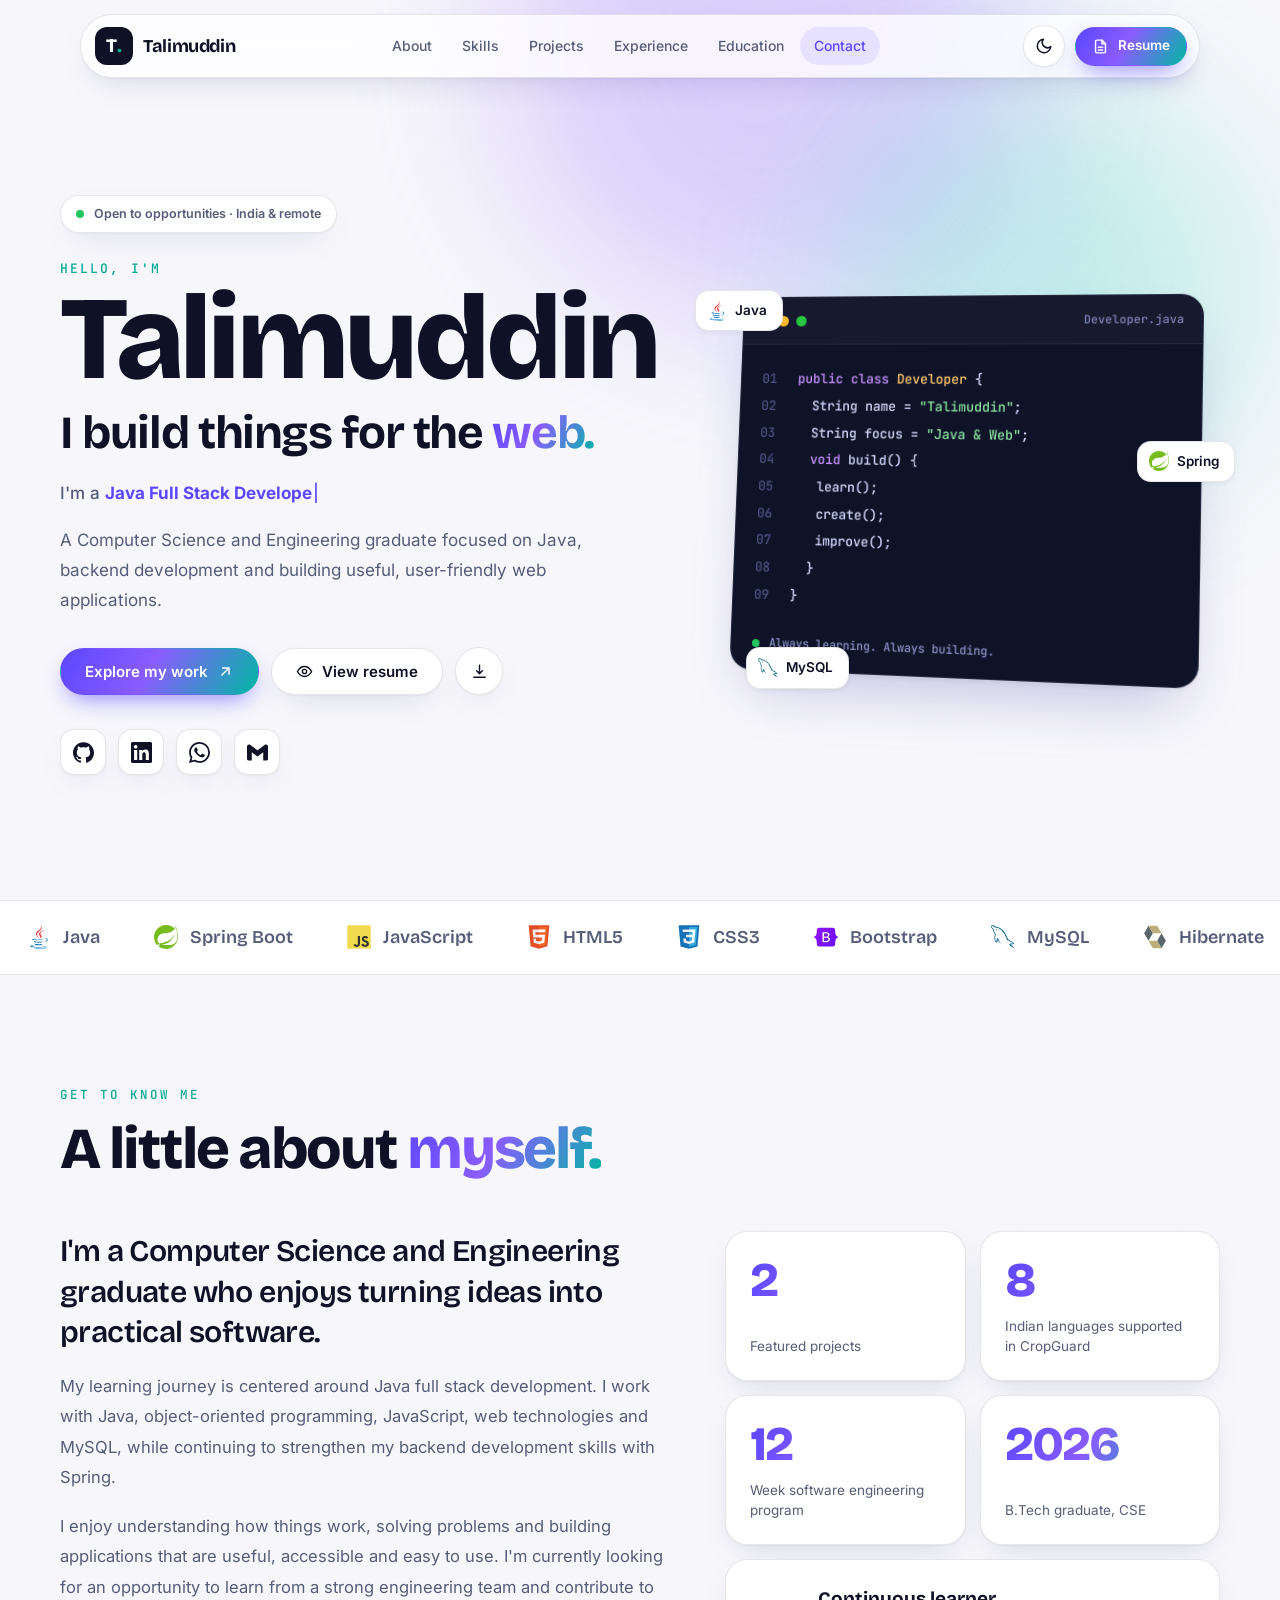
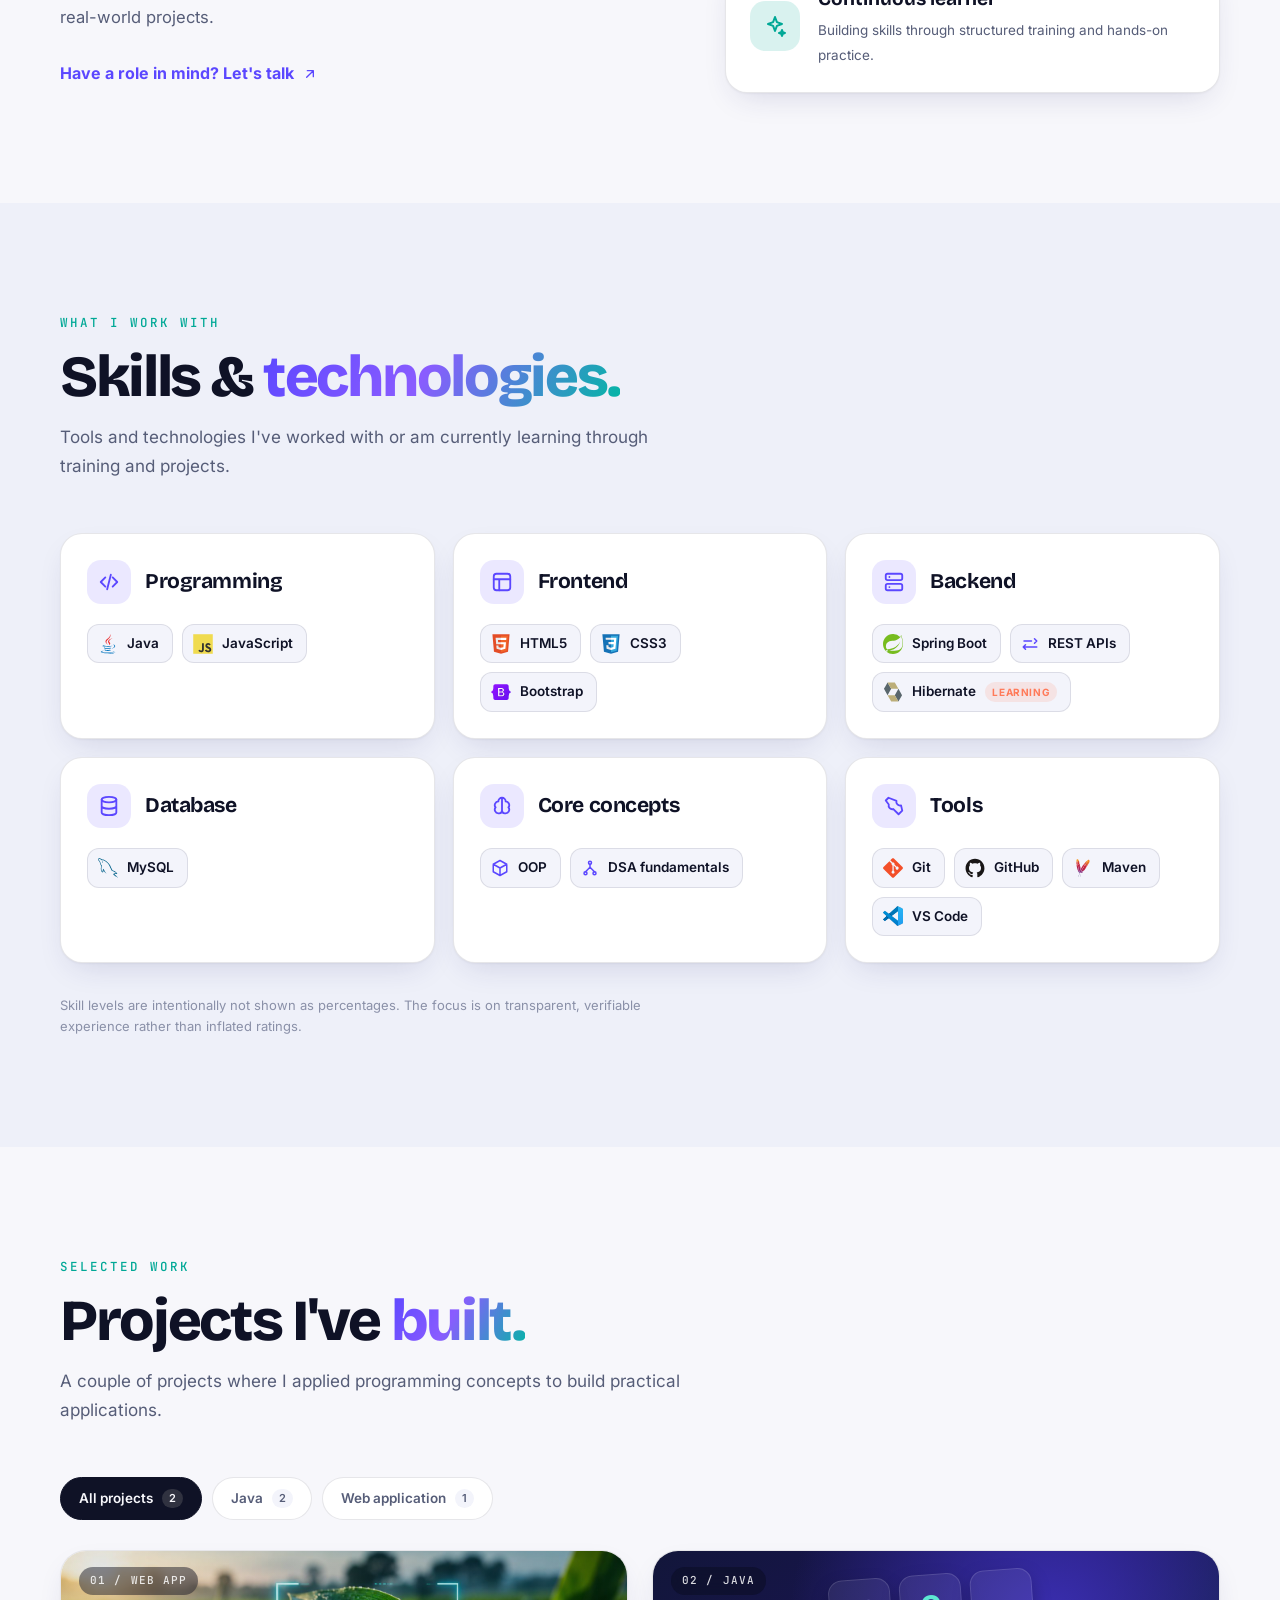
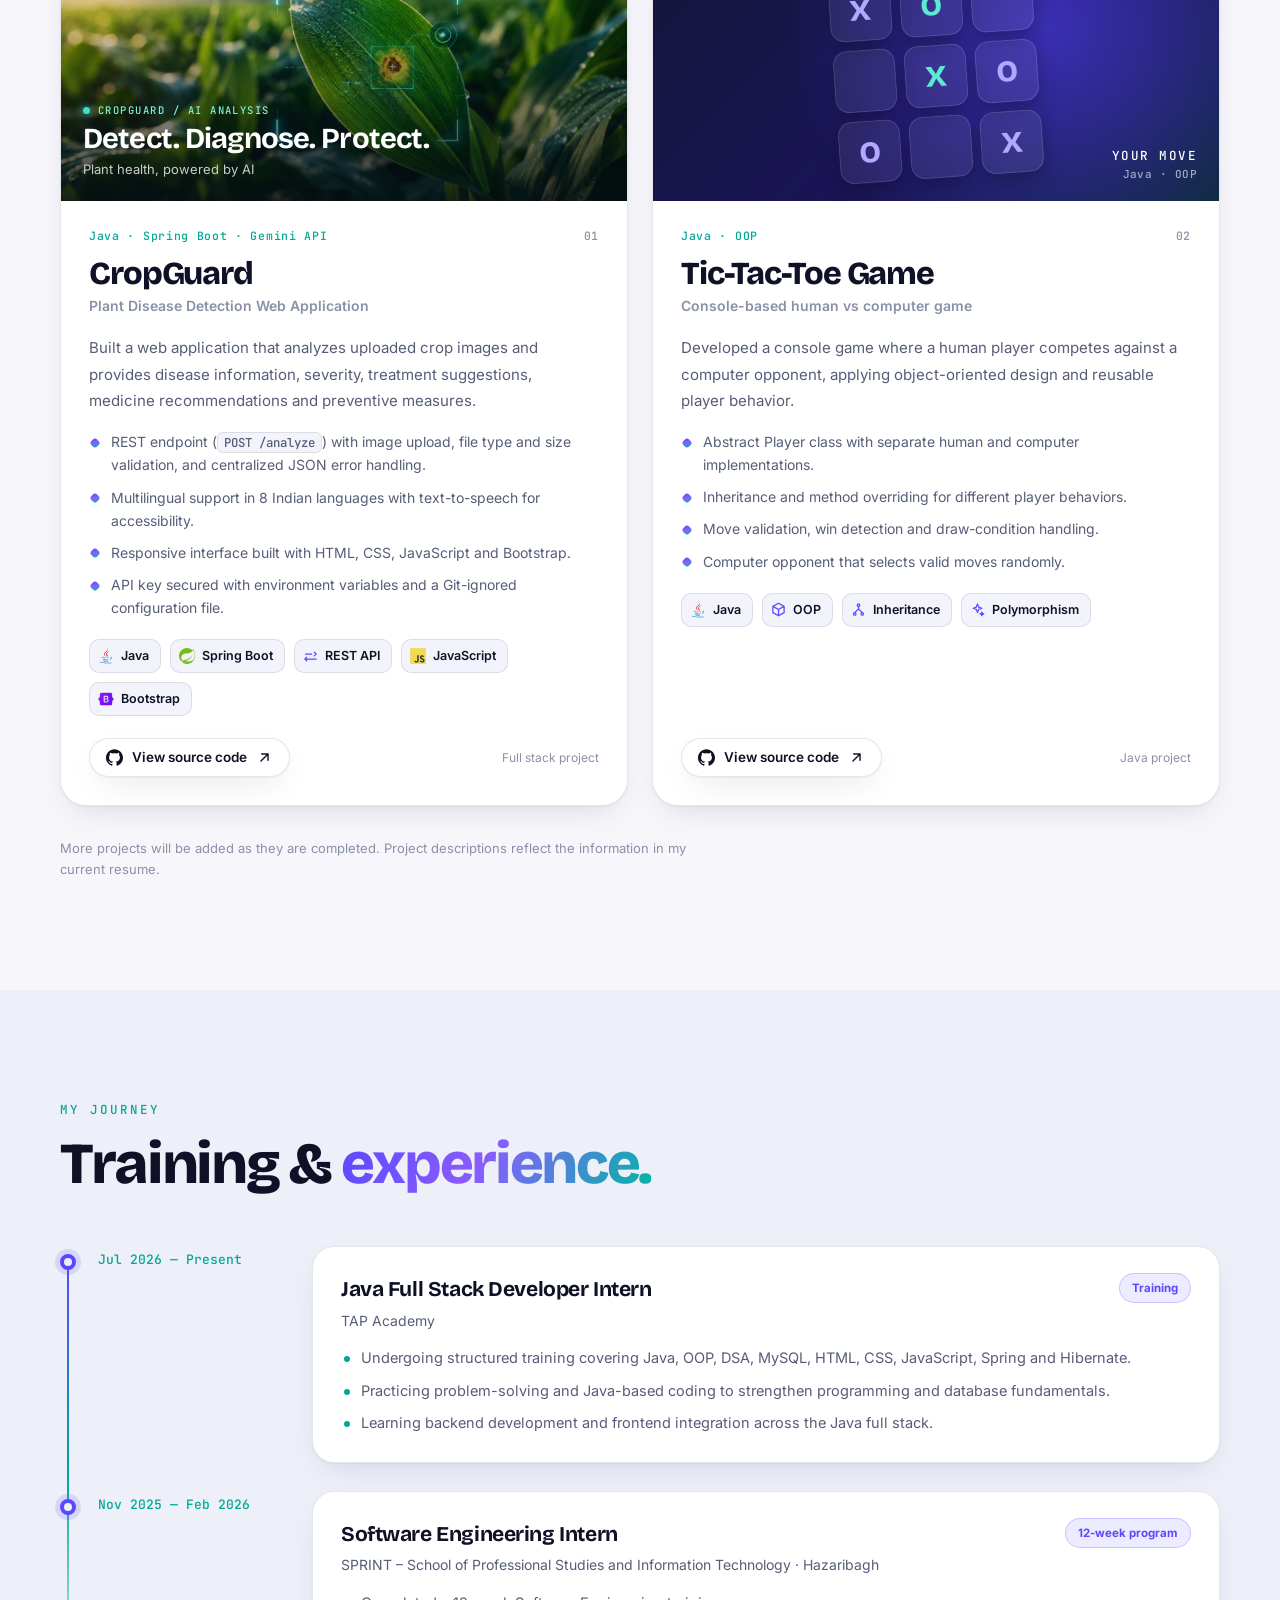
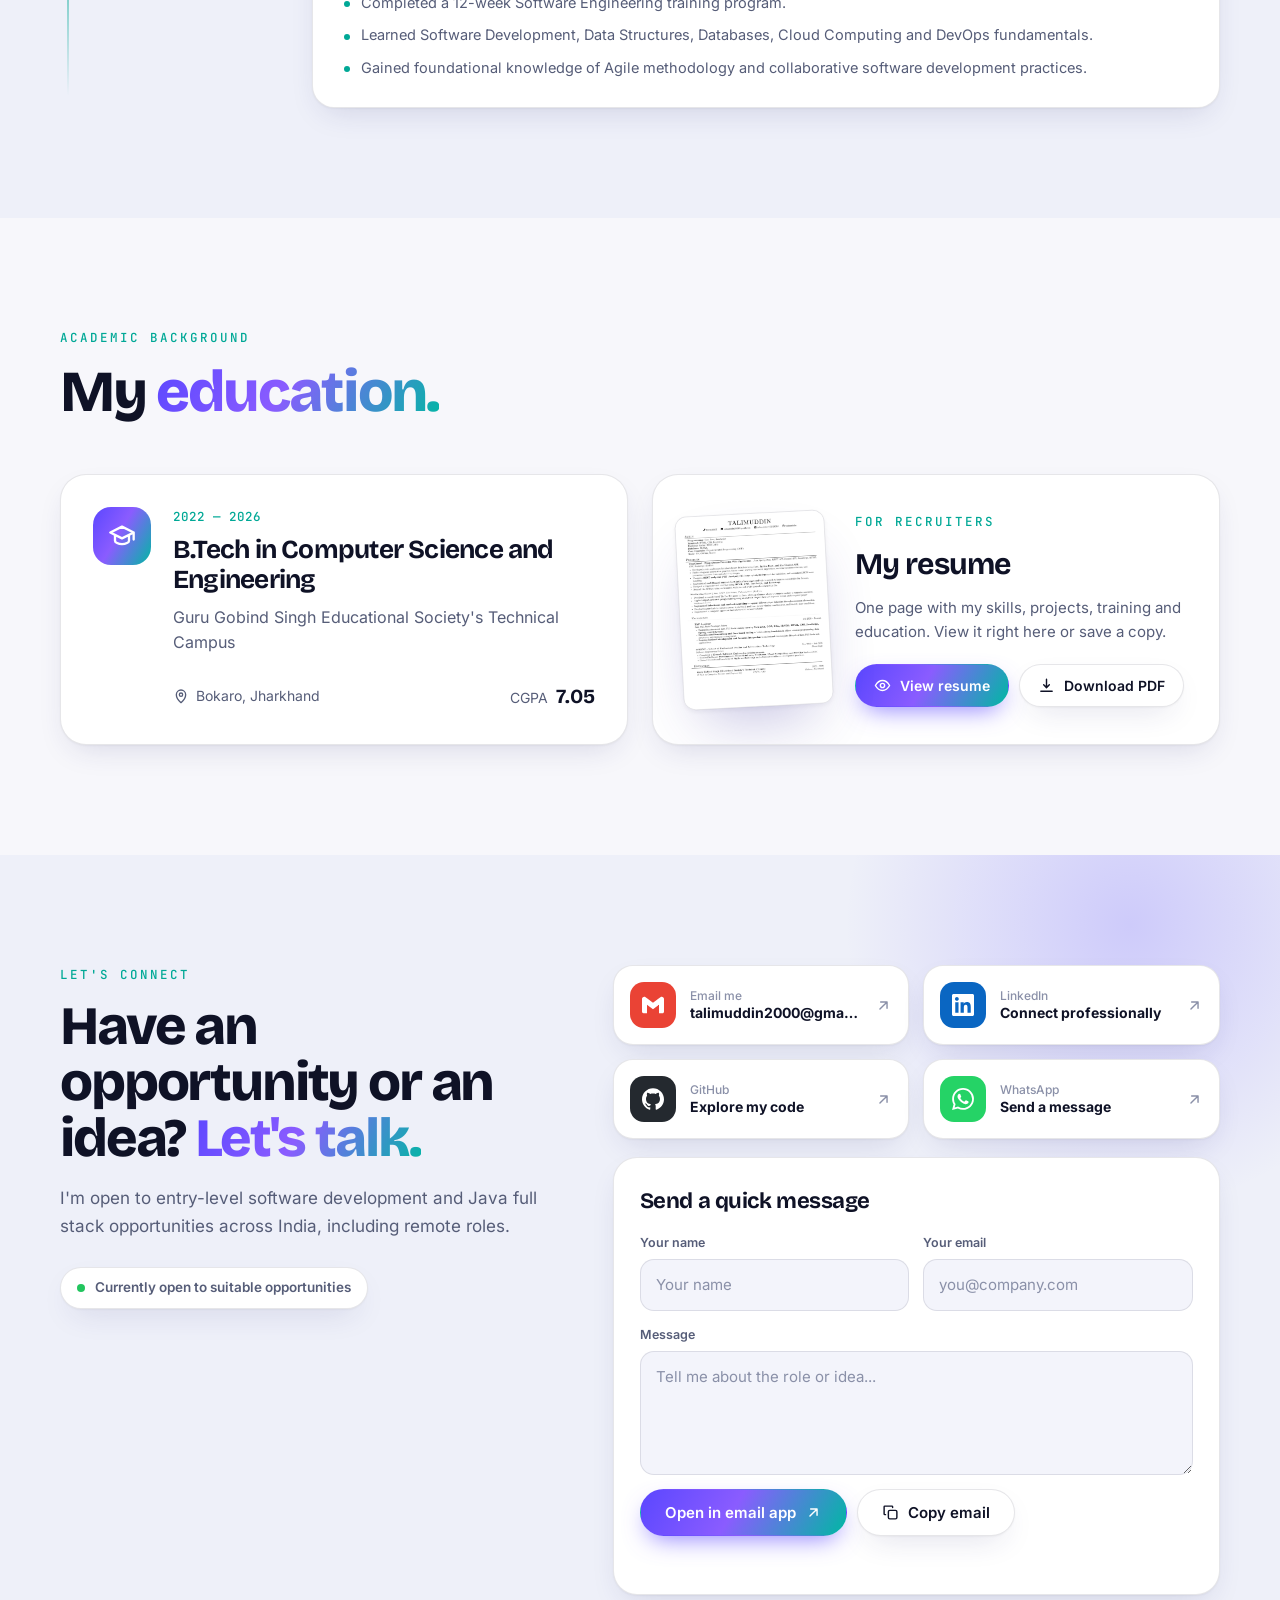
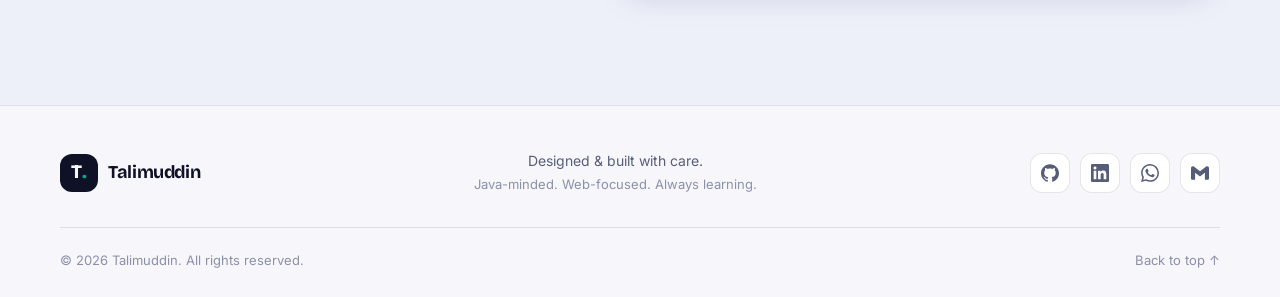
==== commit 642f449d: "New portfolio design" ====
--- a/index.html
+++ b/index.html
@@ -71,7 +71,7 @@
       <div class="hero-copy reveal">
         <div class="pill"><span class="dot"></span> Open to opportunities · India &amp; remote</div>
         <p class="hello">Hello, I'm</p>
-        <h1>Talimuddin<span class="accent">.</span></h1>
+        <h1>Talimuddin<span class="accent"></span></h1>
         <h2>I build things for the <span class="gradient-text">web.</span></h2>
         <div class="role-line"><span class="role-prefix">I'm a</span> <span id="typingText" aria-live="off">Java Full Stack Developer</span><span class="typing-cursor" aria-hidden="true">|</span></div>
         <p class="hero-description">A Computer Science and Engineering graduate focused on Java, backend development and building useful, user-friendly web applications.</p>
@@ -134,7 +134,7 @@
       <div class="about-grid">
         <div class="about-text reveal">
           <p class="lead">I'm a Computer Science and Engineering graduate who enjoys turning ideas into practical software.</p>
-          <p>My learning journey is centered around Java full stack development. I work with Core Java, object-oriented programming, JavaScript, web technologies and MySQL, while continuing to strengthen my backend development skills with Spring.</p>
+          <p>My learning journey is centered around Java full stack development. I work with Java, object-oriented programming, JavaScript, web technologies and MySQL, while continuing to strengthen my backend development skills with Spring.</p>
           <p>I enjoy understanding how things work, solving problems and building applications that are useful, accessible and easy to use. I'm currently looking for an opportunity to learn from a strong engineering team and contribute to real-world projects.</p>
           <div class="about-actions">
             <a class="text-link" href="#contact">Have a role in mind? Let's talk <svg viewBox="0 0 24 24" fill="none" stroke="currentColor" stroke-width="2" stroke-linecap="round" stroke-linejoin="round" aria-hidden="true" focusable="false"><path d="M7 17L17 7M8 7h9v9"/></svg></a>
@@ -158,7 +158,7 @@
           <article class="skill-card spot reveal">
             <h3><span class="skill-ico"><svg viewBox="0 0 24 24" fill="none" stroke="currentColor" stroke-width="2" stroke-linecap="round" stroke-linejoin="round" aria-hidden="true" focusable="false"><path d="M8 7l-5 5 5 5M16 7l5 5-5 5M14 4l-4 16"/></svg></span>Programming</h3>
             <ul class="tags">
-              <li><img src="assets/icons/java.svg" alt="" width="20" height="20">Core Java</li>
+              <li><img src="assets/icons/java.svg" alt="" width="20" height="20">Java</li>
               <li><img src="assets/icons/javascript.svg" alt="" width="20" height="20">JavaScript</li>
             </ul>
           </article>
@@ -261,7 +261,7 @@
               <li>Computer opponent that selects valid moves randomly.</li>
             </ul>
             <ul class="tags tags-sm">
-              <li><img src="assets/icons/java.svg" alt="" width="16" height="16">Core Java</li>
+              <li><img src="assets/icons/java.svg" alt="" width="16" height="16">Java</li>
               <li><span class="tag-ico"><svg viewBox="0 0 24 24" fill="none" stroke="currentColor" stroke-width="2" stroke-linecap="round" stroke-linejoin="round" aria-hidden="true" focusable="false"><path d="M12 2l9 5v10l-9 5-9-5V7zM12 12l9-5M12 12L3 7M12 12v10"/></svg></span>OOP</li>
               <li><span class="tag-ico"><svg viewBox="0 0 24 24" fill="none" stroke="currentColor" stroke-width="2" stroke-linecap="round" stroke-linejoin="round" aria-hidden="true" focusable="false"><circle cx="12" cy="5" r="2"/><circle cx="6" cy="19" r="2"/><circle cx="18" cy="19" r="2"/><path d="M12 7v4M12 11l-6 6M12 11l6 6"/></svg></span>Inheritance</li>
               <li><span class="tag-ico"><svg viewBox="0 0 24 24" fill="none" stroke="currentColor" stroke-width="2" stroke-linecap="round" stroke-linejoin="round" aria-hidden="true" focusable="false"><path d="M12 3l1.9 5.1L19 10l-5.1 1.9L12 17l-1.9-5.1L5 10l5.1-1.9zM19 16l.8 2.2L22 19l-2.2.8L19 22l-.8-2.2L16 19l2.2-.8z"/></svg></span>Polymorphism</li>
@@ -284,7 +284,7 @@
             <div class="timeline-card spot">
               <div class="timeline-top"><div><h3>Java Full Stack Developer Intern</h3><p class="timeline-org">TAP Academy</p></div><span class="badge">Training</span></div>
               <ul>
-                <li>Undergoing structured training covering Core Java, OOP, DSA, MySQL, HTML, CSS, JavaScript, Spring and Hibernate.</li>
+                <li>Undergoing structured training covering Java, OOP, DSA, MySQL, HTML, CSS, JavaScript, Spring and Hibernate.</li>
                 <li>Practicing problem-solving and Java-based coding to strengthen programming and database fundamentals.</li>
                 <li>Learning backend development and frontend integration across the Java full stack.</li>
               </ul>
